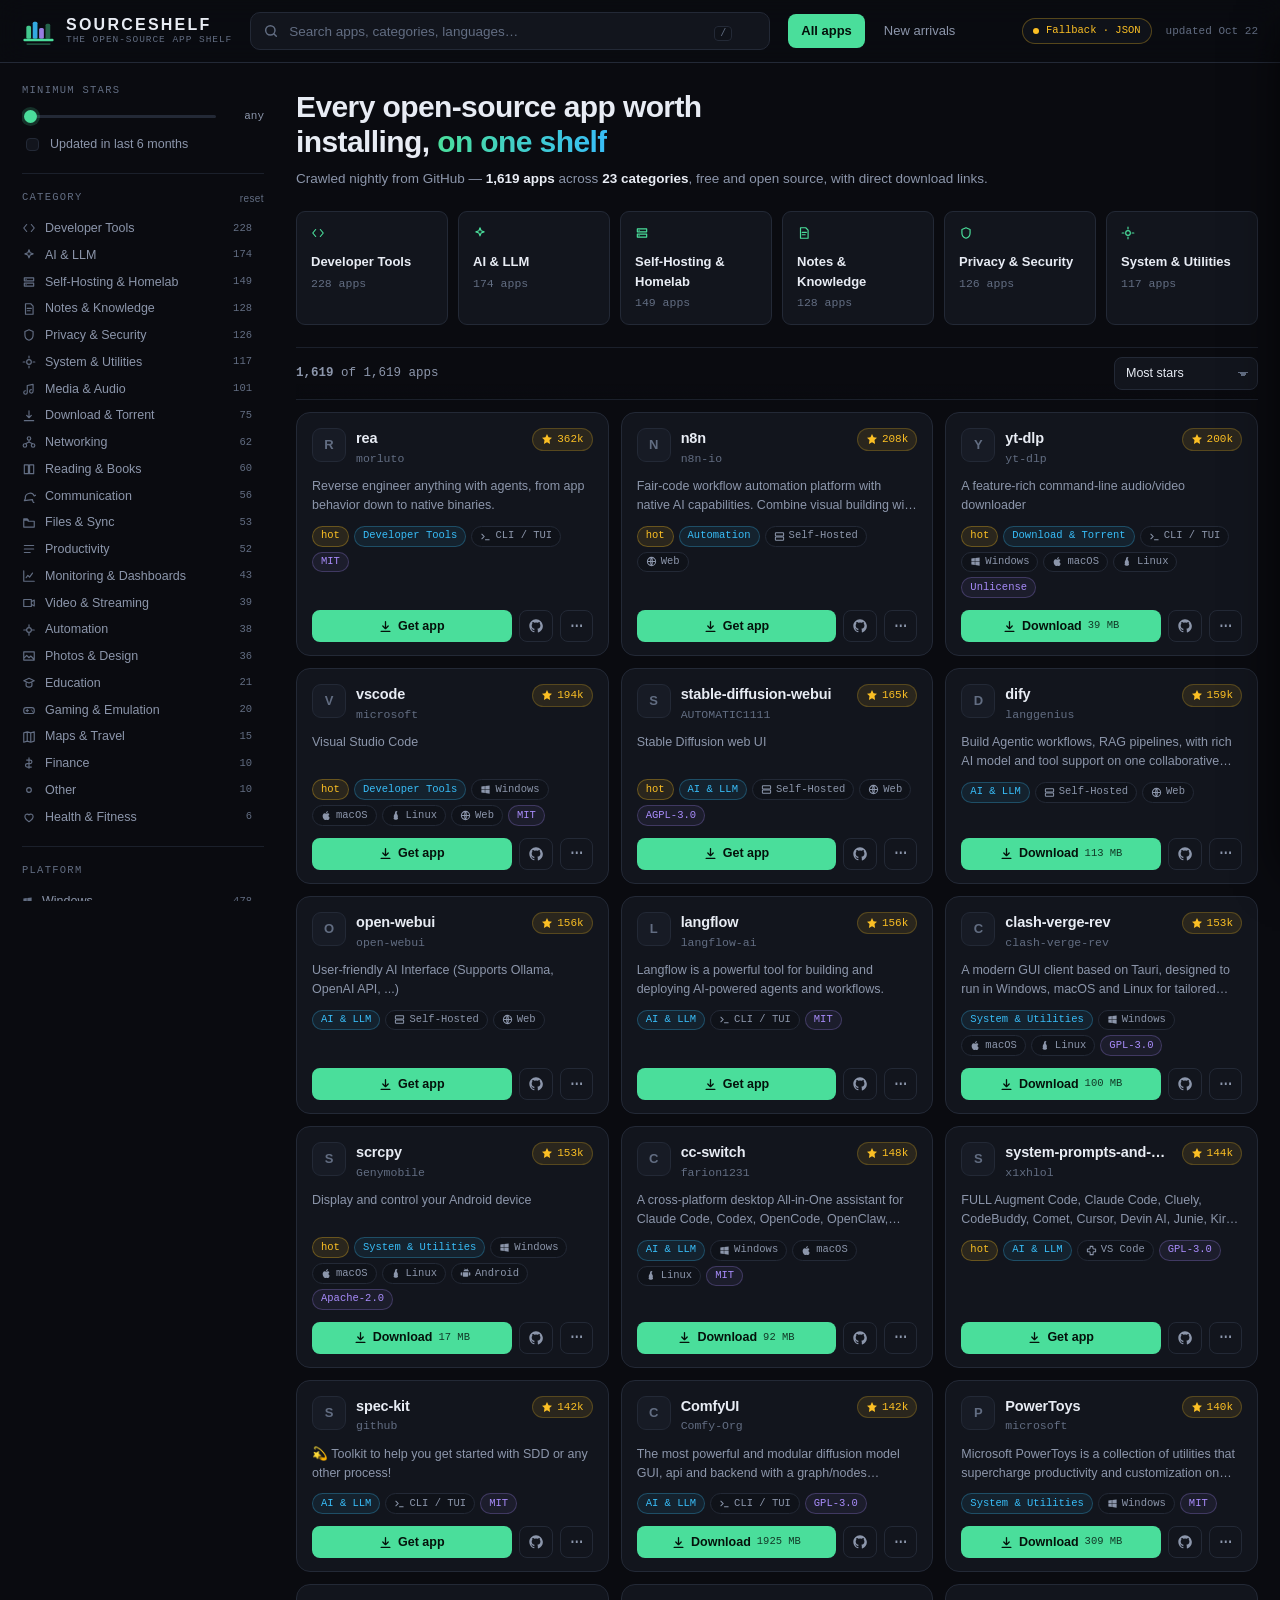
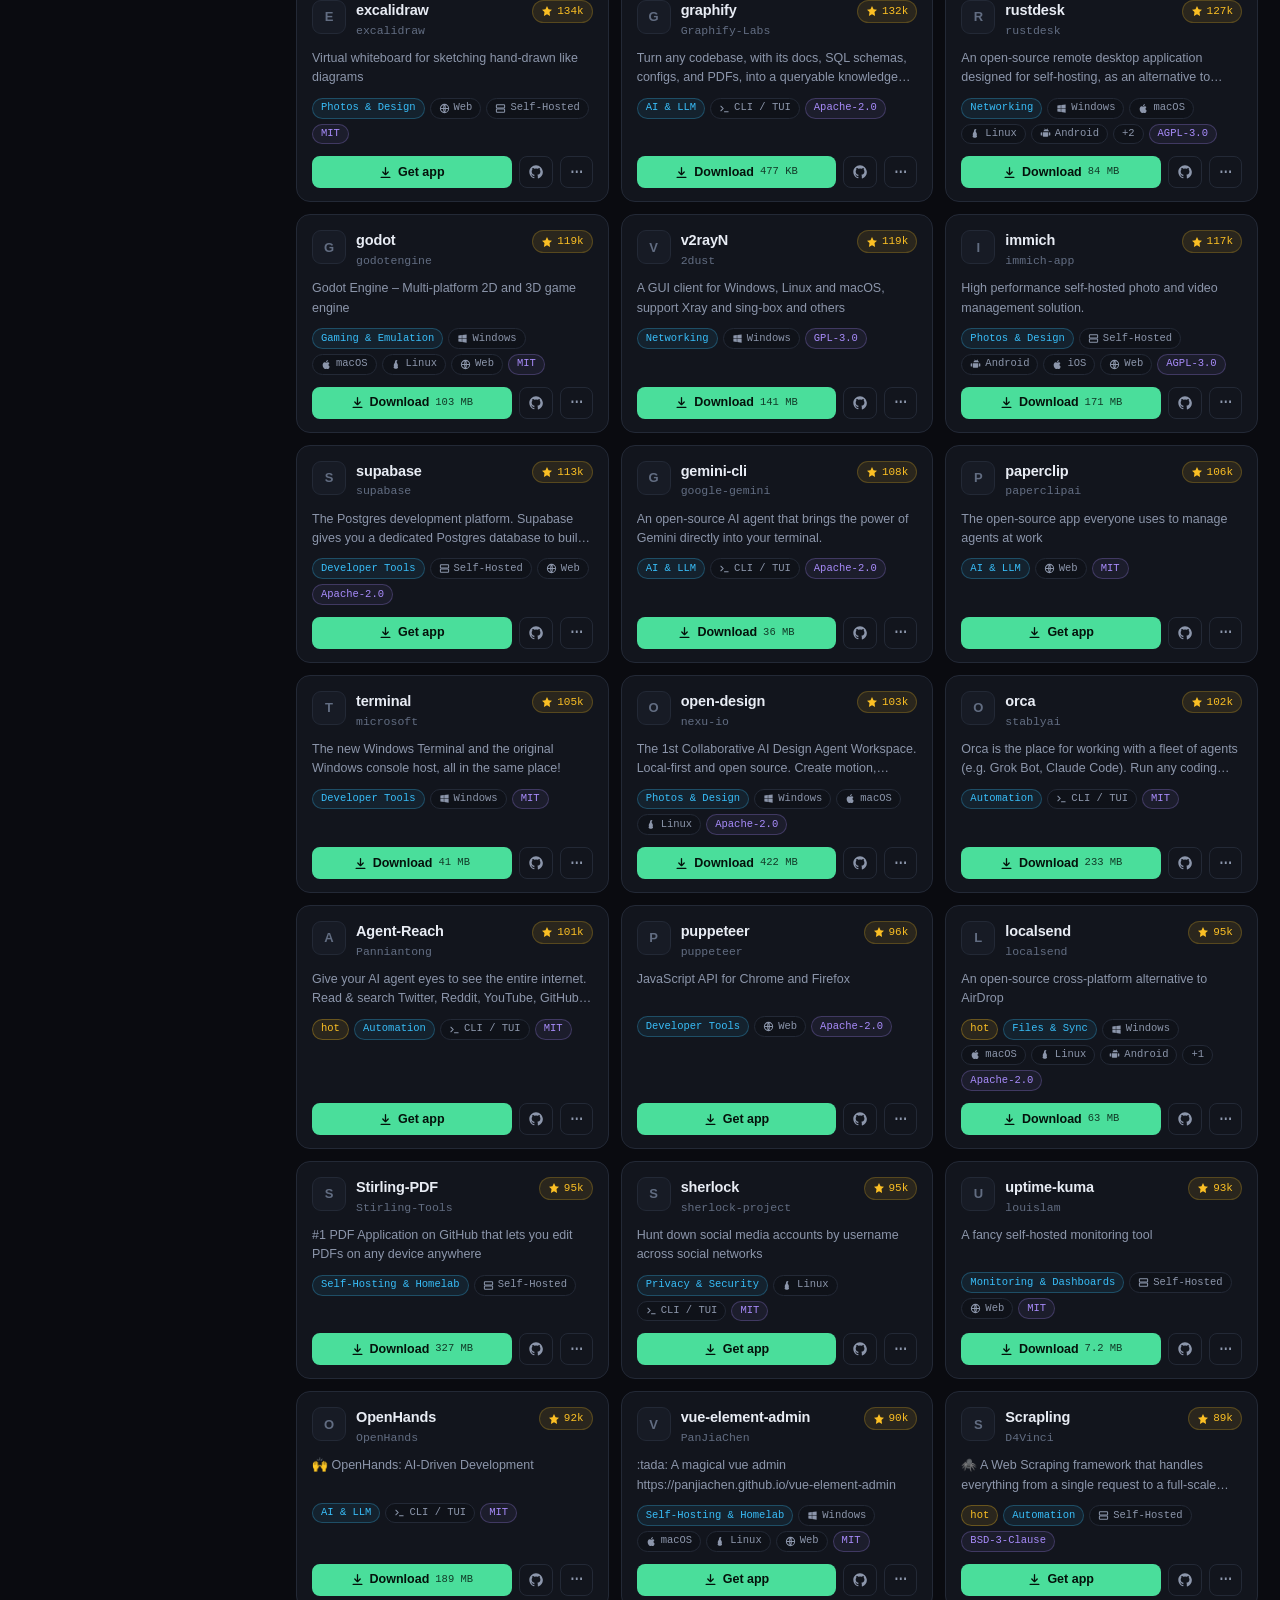
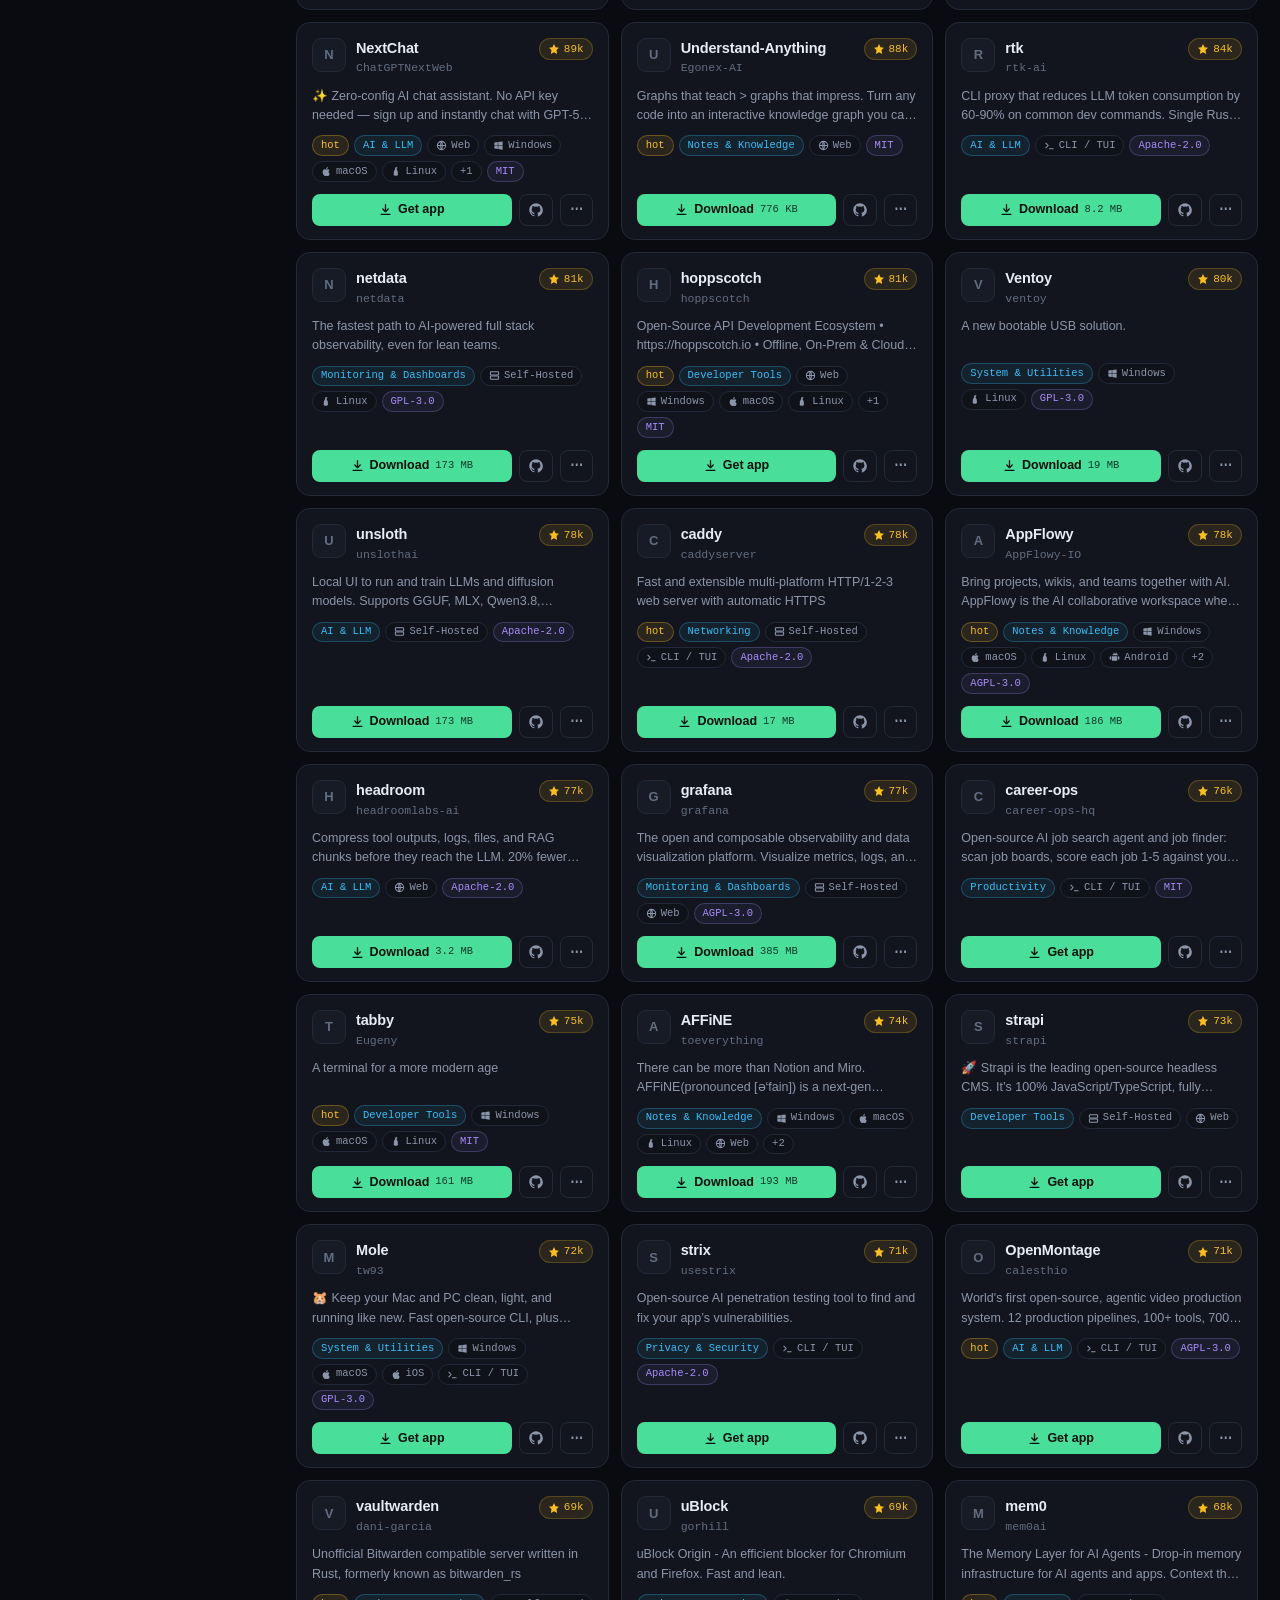
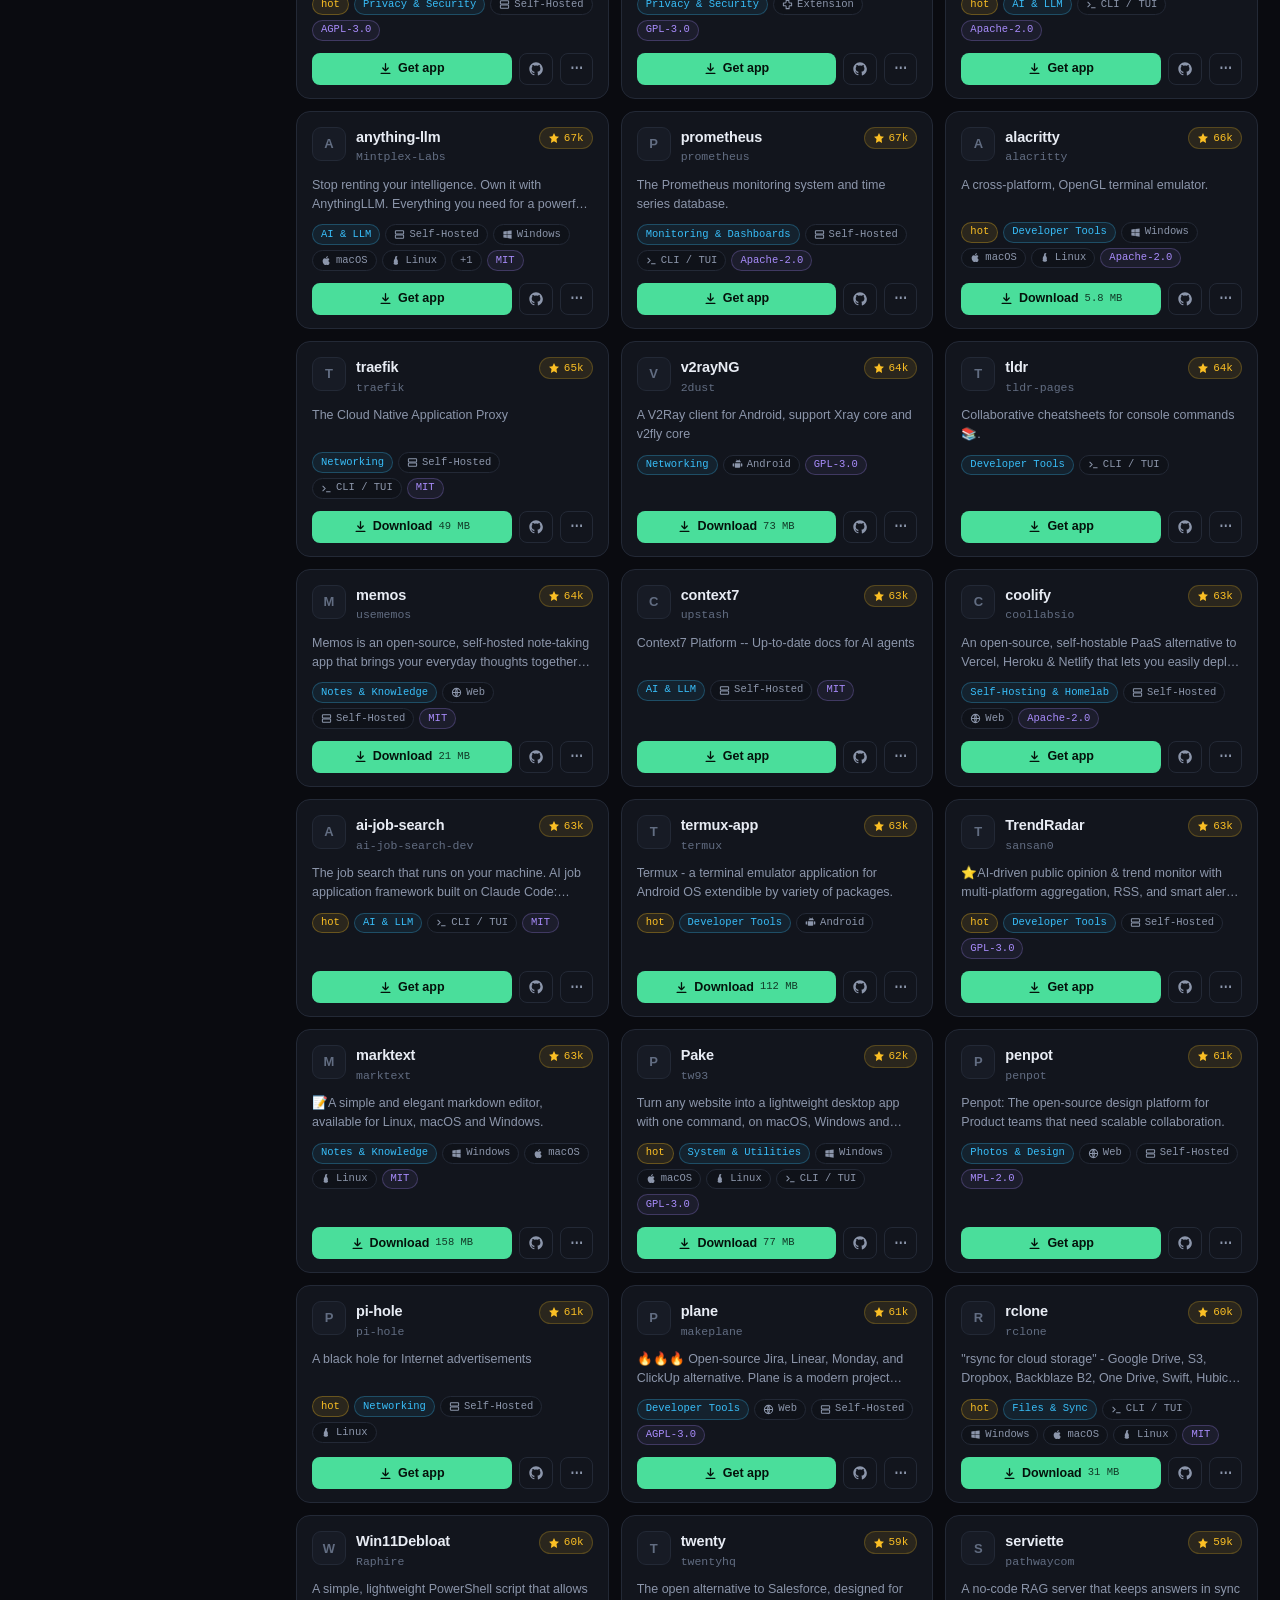
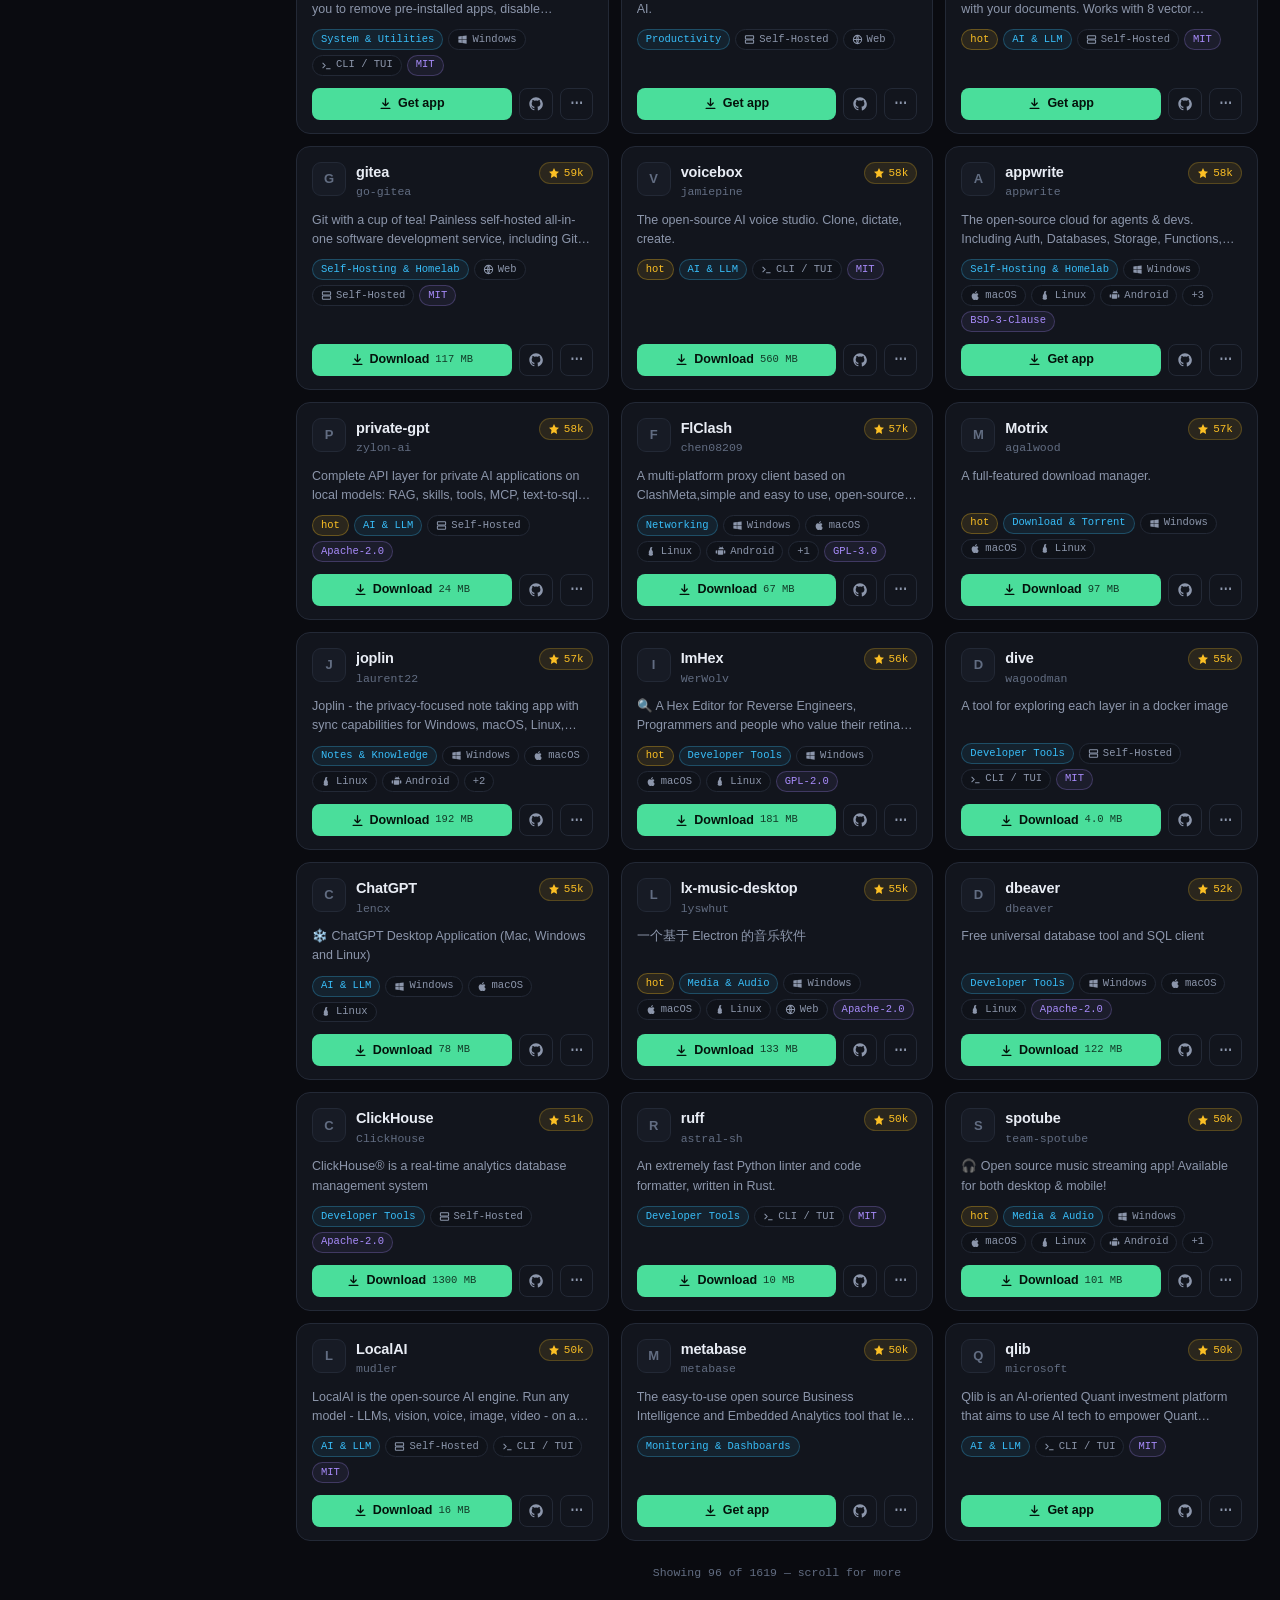
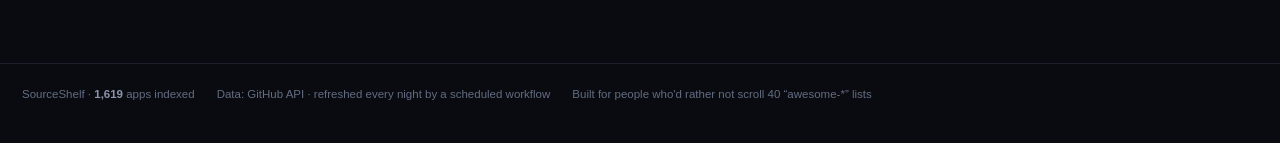
==== index.html @ 61a51fd5 "commit" ====
<!DOCTYPE html>
<html lang="en">
<head>
<meta charset="utf-8">
<meta name="viewport" content="width=device-width, initial-scale=1">
<title>SourceShelf — every open-source app on one shelf</title>
<meta name="description" content="SourceShelf — a fast, filterable shelf of popular open-source desktop, mobile, web and self-hosted apps. Crawled from GitHub every night, with direct download links.">
<link rel="stylesheet" href="assets/app.css">
<link rel="icon" href="data:image/svg+xml,<svg xmlns='http://www.w3.org/2000/svg' viewBox='0 0 32 32'><rect width='32' height='32' rx='7' fill='%230a0b10'/><rect x='5' y='9' width='4.4' height='12' rx='1.4' fill='%234ade9b'/><rect x='10.6' y='6' width='4.4' height='15' rx='1.4' fill='%2338bdf8'/><rect x='16.2' y='11' width='4.4' height='10' rx='1.4' fill='%23a78bfa'/><rect x='21.8' y='8' width='4.4' height='13' rx='1.4' fill='%234ade9b' fill-opacity='.45'/><path d='M4 23h24' stroke='%234ade9b' stroke-width='2.2' stroke-linecap='round'/></svg>">
</head>
<body>

<header class="top">
  <div class="top-in">
    <a class="brand" href="./" title="SourceShelf home">
      <svg viewBox="0 0 32 32" fill="none" aria-hidden="true">
        <!-- four app spines standing on a shelf -->
        <rect x="4.2" y="10.5" width="4.6" height="12.5" rx="1.5" fill="#4ade9b" fill-opacity=".9"/>
        <rect x="10.4" y="6.5" width="4.6" height="16.5" rx="1.5" fill="#38bdf8" fill-opacity=".9"/>
        <rect x="16.6" y="12.5" width="4.6" height="10.5" rx="1.5" fill="#a78bfa" fill-opacity=".9"/>
        <rect x="22.8" y="8.5" width="4.6" height="14.5" rx="1.5" fill="#4ade9b" fill-opacity=".42"/>
        <!-- shelf boards -->
        <path d="M2.5 24.2h27" stroke="#4ade9b" stroke-width="2.3" stroke-linecap="round"/>
        <path d="M5 28.2h22" stroke="#4ade9b" stroke-opacity=".32" stroke-width="1.6" stroke-linecap="round"/>
      </svg>
      <span class="brand-txt"><b>SOURCESHELF</b><span>the open-source app shelf</span></span>
    </a>

    <div class="search-wrap" id="qwrap">
      <input id="q" class="search" type="search" placeholder="Search apps, categories, languages…" autocomplete="off" spellcheck="false" aria-label="Search apps">
      <span class="search-ico"><svg width="16" height="16" viewBox="0 0 24 24" fill="none" stroke="currentColor" stroke-width="2.2" stroke-linecap="round"><circle cx="11" cy="11" r="7"/><path d="M20 20l-3.5-3.5"/></svg></span>
      <span class="kbd"><kbd>/</kbd></span>
      <button class="search-clear" id="qclear" aria-label="Clear search"><svg width="12" height="12" viewBox="0 0 24 24" fill="none" stroke="currentColor" stroke-width="2.6" stroke-linecap="round"><path d="M6 6l12 12M18 6L6 18"/></svg></button>
    </div>

    <nav class="top-nav">
      <button class="navbtn" id="nav-all" data-view="all">All apps</button>
      <button class="navbtn" id="nav-new" data-view="new">New arrivals<span class="navbadge" id="nav-badge" hidden>0</span></button>
    </nav>

    <div class="top-meta">
      <span class="live-pill" id="data-source" title="Where this page is reading apps from">
        <i></i><span>checking storage…</span>
      </span>
      <span id="updated" style="font-family:var(--mono);font-size:11px"></span>
    </div>
    <button class="icon-btn" id="menu" aria-label="Filters">
      <svg width="16" height="16" viewBox="0 0 24 24" fill="none" stroke="currentColor" stroke-width="2"><path d="M4 6h16M7 12h10M10 18h4"/></svg>
    </button>
  </div>
</header>

<div class="shell">
  <!-- ------------------------------------------------------- sidebar -->
  <aside class="side" id="side">
    <div class="fgroup">
      <h3>Minimum stars</h3>
      <div class="range-row">
        <input type="range" id="star-range" min="0" max="50000" step="500" value="0">
        <span class="stars-val" id="stars-val">any</span>
      </div>
      <label class="chk" style="margin-top:8px"><input type="checkbox" id="recent">
        <span>Updated in last 6 months</span></label>
    </div>

    <div class="fgroup">
      <h3>Category <button data-clear="cat">reset</button></h3>
      <div id="f-cats"></div>
    </div>

    <div class="fgroup">
      <h3>Platform</h3>
      <div id="f-plats"></div>
    </div>

    <div class="fgroup">
      <h3>License</h3>
      <div id="f-lics"></div>
    </div>

    <div class="fgroup" style="color:var(--dim);font-size:11px;line-height:1.6">
      Data crawled from the public GitHub API. Every project listed is free and
      open source — check its license before redistributing.
    </div>
  </aside>

  <!-- ---------------------------------------------------------- main -->
  <main class="main">
    <div class="hero">
      <h1 id="hero-title">Every open-source app worth installing, <em>on one shelf</em></h1>
      <p id="hero-sub">Crawled nightly from GitHub.</p>
    </div>

    <!-- ============ daily new arrivals (fed by the automation) ============ -->
    <section id="newstrip" class="newstrip" hidden aria-labelledby="newstrip-t">
      <div class="ns-head">
        <div class="ns-title">
          <span class="ns-dot"></span>
          <h2 id="newstrip-t">Added today</h2>
          <span class="ns-count" id="ns-count"></span>
        </div>
        <button class="ns-more" id="ns-more">See all new arrivals →</button>
      </div>
      <div class="ns-rail" id="ns-rail"></div>
    </section>

    <div id="tiles-wrap"><div class="tiles" id="tiles"></div></div>

    <!-- ============ full grouped-by-day view ============ -->
    <section id="newview" class="newview" hidden aria-labelledby="newview-t">
      <div class="nv-head">
        <h2 id="newview-t">New arrivals</h2>
        <p id="newview-sub"></p>
      </div>
      <div id="newview-body"></div>
    </section>

    <div class="toolbar">
      <span class="result-count" id="count"></span>
      <span class="spacer"></span>
      <span class="chips">
      </span>
      <select class="select" id="sort" aria-label="Sort by">
        <option value="stars">Most stars</option>
        <option value="added">Newest additions</option>
        <option value="gain">Biggest gain today</option>
        <option value="trending">Trending</option>
        <option value="recent">Recently updated</option>
        <option value="new">Newest projects</option>
        <option value="forks">Most forks</option>
        <option value="az">A → Z</option>
      </select>
    </div>

    <div class="active-bar" id="active"></div>

    <div class="grid g3" id="grid"></div>
    <div class="sentinel" id="sentinel"></div>
    <div class="loading-more" id="load-note"></div>
  </main>
</div>

<footer class="foot">
  <span>SourceShelf · <b id="total">0</b> apps indexed</span>
  <span>Data: GitHub API · refreshed every night by a scheduled workflow</span>
  <span>Built for people who'd rather not scroll 40 “awesome-*” lists</span>
</footer>

<!-- one-line hint, only shown when the build has no database connection -->
<div class="build-hint" id="build-hint" hidden>
  This build has no Supabase connection, so it is reading the bundled snapshot.
  Run <code>python scripts/build_single.py</code> once to connect it.
  <button id="build-hint-x" aria-label="Dismiss">×</button>
</div>

<!-- drawer -->
<div class="scrim" id="scrim"></div>
<div class="drawer" id="drawer" role="dialog" aria-label="App details">
  <div class="drawer-h" id="drawer-head"></div>
  <div class="drawer-b" id="drawer-body"></div>
</div>
<div class="scrim" id="scrim-side" style="z-index:94"></div>

<script src="data/config.js"></script>
<script src="data/apps.js"></script>
<script src="assets/app.js"></script>
</body>
</html>
---- assets/app.css ----
/* ============================================================
   SOURCESHELF — styles (original visual design)
   No external fonts/assets: system stack only, so it renders
   instantly and works offline.
   ============================================================ */

:root {
  --bg: #0a0b10;
  --bg-soft: #0f1219;
  --panel: #12151d;
  --panel-2: #171b25;
  --line: #232936;
  --line-soft: #1b202b;
  --text: #e8ecf4;
  --muted: #8c96ab;
  --dim: #626d82;
  --accent: #4ade9b;
  --accent-2: #38bdf8;
  --accent-3: #a78bfa;
  --warn: #fbbf24;
  --danger: #f87171;
  --radius: 14px;
  --radius-sm: 9px;
  --shadow: 0 10px 30px -12px rgba(0, 0, 0, .8);
  --mono: ui-monospace, "SF Mono", "Cascadia Code", Menlo, Consolas, monospace;
  --sans: -apple-system, BlinkMacSystemFont, "Segoe UI", Inter, Roboto,
          "Helvetica Neue", Arial, sans-serif;
}

* { box-sizing: border-box; }

html { scroll-behavior: smooth; }

body {
  margin: 0;
  background:
    radial-gradient(900px 500px at 12% -8%, rgba(74, 222, 155, .09), transparent 60%),
    radial-gradient(800px 500px at 88% -12%, rgba(56, 189, 248, .10), transparent 62%),
    var(--bg);
  color: var(--text);
  font-family: var(--sans);
  font-size: 14px;
  line-height: 1.5;
  -webkit-font-smoothing: antialiased;
  text-rendering: optimizeSpeed;
}

a { color: inherit; text-decoration: none; }
button { font: inherit; color: inherit; cursor: pointer; background: none; border: 0; padding: 0; }
input, select { font: inherit; color: inherit; }
::selection { background: rgba(74, 222, 155, .28); }

/* scrollbars */
* { scrollbar-width: thin; scrollbar-color: #2a3140 transparent; }
*::-webkit-scrollbar { width: 10px; height: 10px; }
*::-webkit-scrollbar-thumb {
  background: #262d3b; border-radius: 99px; border: 3px solid transparent;
  background-clip: content-box;
}
*::-webkit-scrollbar-thumb:hover { background: #38414f; background-clip: content-box; }

/* ============================================================ header */

.top {
  position: sticky; top: 0; z-index: 60;
  background: rgba(10, 11, 16, .82);
  backdrop-filter: blur(14px) saturate(140%);
  border-bottom: 1px solid var(--line);
}
.top-in {
  max-width: 1560px; margin: 0 auto;
  padding: 0 22px;
  height: 62px;
  display: flex; align-items: center; gap: 18px;
}

.brand { display: flex; align-items: center; gap: 11px; flex-shrink: 0; }
.brand svg { width: 33px; height: 33px; flex-shrink: 0; }
.brand-txt { display: flex; flex-direction: column; line-height: 1.15; }
.brand-txt b { font-size: 16px; letter-spacing: .14em; font-weight: 800; }
.brand-txt span {
  font-size: 9.5px; letter-spacing: .1em; text-transform: uppercase;
  color: var(--dim); font-family: var(--mono);
}

.search-wrap {
  position: relative; flex: 1 1 320px; max-width: 520px;
  display: flex; align-items: center;
}
.search {
  width: 100%; height: 38px;
  background: var(--panel);
  border: 1px solid var(--line);
  border-radius: 10px;
  padding: 0 62px 0 38px;
  font-size: 13.5px;
  outline: none;
  transition: border-color .15s, background .15s;
}
.search::placeholder { color: var(--dim); }
.search:focus { border-color: #35507a; background: var(--panel-2); }
.search::-webkit-search-decoration,
.search::-webkit-search-cancel-button { display: none; }

.search-ico {
  position: absolute; left: 13px; color: var(--dim);
  display: grid; place-items: center; pointer-events: none;
}
.kbd { position: absolute; right: 38px; pointer-events: none; }
.kbd kbd {
  font-family: var(--mono); font-size: 10px;
  border: 1px solid var(--line); border-radius: 4px;
  padding: 1px 5px; color: var(--dim); background: var(--bg-soft);
}
.search-clear {
  position: absolute; right: 12px;
  width: 20px; height: 20px; border-radius: 50%;
  display: none; place-items: center;
  color: var(--dim);
}
.search-clear:hover { color: var(--text); background: var(--line); }
.search-wrap.has-val .search-clear { display: grid; }
.search-wrap.has-val .kbd { display: none; }

.top-nav { display: flex; gap: 6px; flex-shrink: 0; }
.navbtn {
  font-size: 13px; color: var(--muted);
  padding: 7px 13px; border-radius: 8px;
  display: flex; align-items: center; gap: 6px;
  transition: color .15s, background .15s;
}
.navbtn:hover { color: var(--text); background: var(--panel); }
.navbtn.on { color: #04120b; background: var(--accent); font-weight: 600; }
.navbadge {
  font-family: var(--mono); font-size: 10px;
  border-radius: 999px; padding: 0 6px; line-height: 16px;
  background: rgba(255, 255, 255, .25); color: inherit;
}
.navbtn:not(.on) .navbadge { background: var(--accent); color: #04120b; }

.top-meta {
  margin-left: auto; display: flex; align-items: center; gap: 14px;
  flex-shrink: 0; color: var(--dim);
}

.live-pill {
  display: inline-flex; align-items: center; gap: 7px;
  font-family: var(--mono); font-size: 10.5px;
  border: 1px solid var(--line); border-radius: 999px;
  padding: 4px 10px; color: var(--dim); background: var(--bg-soft);
  white-space: nowrap;
}
.live-pill i {
  width: 6px; height: 6px; border-radius: 50%;
  background: currentColor; flex-shrink: 0;
}
.live-pill[data-kind="live"] { color: var(--accent); border-color: rgba(74, 222, 155, .32); }
.live-pill[data-kind="live"] i { box-shadow: 0 0 0 3px rgba(74, 222, 155, .18); }
.live-pill[data-kind="warn"] { color: var(--warn); border-color: rgba(251, 191, 36, .3); }
.live-pill[data-kind="static"] { color: var(--dim); }

#updated { font-family: var(--mono); font-size: 11px; color: var(--dim); white-space: nowrap; }

.icon-btn {
  display: none;
  width: 38px; height: 38px; border-radius: 9px;
  place-items: center;
  border: 1px solid var(--line); color: var(--muted);
}

/* ============================================================ shell */

.shell {
  max-width: 1560px; margin: 0 auto;
  padding: 0 22px;
  display: grid;
  grid-template-columns: 248px minmax(0, 1fr);
  gap: 26px;
  align-items: start;
}

/* collapsed sidebar (desktop) */
body.side-collapsed .shell { grid-template-columns: minmax(0, 1fr); }
body.side-collapsed .side { display: none; }

.side {
  position: sticky; top: 62px;
  max-height: calc(100vh - 62px);
  overflow-y: auto;
  padding: 20px 6px 40px 0;
}

.fgroup { padding: 0 0 16px; margin-bottom: 16px; border-bottom: 1px solid var(--line-soft); }
.fgroup:last-child { border-bottom: 0; }
.fgroup h3 {
  font-size: 10.5px; letter-spacing: .12em; text-transform: uppercase;
  color: var(--dim); font-family: var(--mono); font-weight: 500;
  display: flex; align-items: center; justify-content: space-between;
  margin: 0 0 9px;
}
.fgroup h3 button {
  font-size: 10px; letter-spacing: .04em; text-transform: none;
  color: var(--dim); font-family: var(--sans);
}
.fgroup h3 button:hover { color: var(--accent); }

.range-row { display: flex; align-items: center; gap: 10px; }
input[type="range"] {
  -webkit-appearance: none; appearance: none;
  flex: 1; height: 3px; border-radius: 99px;
  background: var(--line); outline: none;
}
input[type="range"]::-webkit-slider-thumb {
  -webkit-appearance: none; width: 13px; height: 13px; border-radius: 50%;
  background: var(--accent); cursor: pointer;
  box-shadow: 0 0 0 3px rgba(74, 222, 155, .18);
}
input[type="range"]::-moz-range-thumb {
  width: 13px; height: 13px; border: 0; border-radius: 50%;
  background: var(--accent); cursor: pointer;
}
.stars-val {
  font-family: var(--mono); font-size: 11px;
  color: var(--muted); min-width: 36px; text-align: right;
}

.chk {
  display: flex; align-items: center; gap: 8px;
  padding: 3px 0; font-size: 12.5px; color: var(--muted);
  cursor: pointer;
}
.chk:hover { color: var(--text); }
.chk input {
  -webkit-appearance: none; appearance: none;
  width: 13px; height: 13px; flex-shrink: 0;
  border: 1px solid var(--line); border-radius: 4px;
  background: var(--panel); cursor: pointer; position: relative;
}
.chk input:checked { border-color: var(--accent); background: var(--accent); }
.chk input:checked::after {
  content: ""; position: absolute; inset: 3px 2px 4px 2px;
  border: solid #04120b; border-width: 0 0 2px 2px;
  transform: rotate(-45deg);
}

/* category / platform rows */
.fitem {
  display: flex; align-items: center; gap: 9px;
  width: 100%; padding: 4px 6px; margin: 0 -6px;
  border-radius: 7px;
  font-size: 12.5px; color: var(--muted);
  text-align: left;
  transition: color .12s, background .12s;
}
.fitem:hover { color: var(--text); background: var(--panel); }
.fitem .ico { display: grid; place-items: center; flex-shrink: 0; color: var(--dim); }
.fitem .t { flex: 1; min-width: 0; overflow: hidden; text-overflow: ellipsis; white-space: nowrap; }
.fitem .c {
  font-family: var(--mono); font-size: 10.5px;
  color: var(--dim); flex-shrink: 0;
}
.fitem.on { color: var(--accent); background: rgba(74, 222, 155, .09); }
.fitem.on .ico, .fitem.on .c { color: var(--accent); opacity: .8; }

/* ============================================================ main */

.main { padding: 26px 0 60px; min-width: 0; }

.hero { margin-bottom: 22px; }
.hero h1 {
  font-size: 30px; font-weight: 700; letter-spacing: -.02em;
  line-height: 1.18; margin: 0; max-width: 26ch;
}
.hero h1 em {
  font-style: normal;
  background: linear-gradient(92deg, var(--accent), var(--accent-2));
  -webkit-background-clip: text; background-clip: text; color: transparent;
}
.hero p { margin: 9px 0 0; color: var(--muted); font-size: 13.5px; }
.hero p b { color: var(--text); font-weight: 600; }

/* ---- category tiles */
.tiles {
  display: grid;
  grid-template-columns: repeat(6, minmax(0, 1fr));
  gap: 10px;
  margin-bottom: 22px;
}
.tile {
  display: flex; flex-direction: column; gap: 3px;
  padding: 13px 14px;
  background: var(--panel);
  border: 1px solid var(--line);
  border-radius: var(--radius-sm);
  text-align: left;
  transition: border-color .14s, background .14s, transform .14s;
}
.tile:hover { border-color: #2f3a4f; background: var(--panel-2); transform: translateY(-1px); }
.tile .ti { color: var(--accent); margin-bottom: 3px; }
.tile b { font-size: 13px; font-weight: 600; }
.tile span { font-size: 11.5px; color: var(--dim); font-family: var(--mono); }

/* ============================================================ toolbar */

.toolbar {
  display: flex; align-items: center; gap: 12px;
  margin-bottom: 12px;
  padding: 9px 0;
  border-top: 1px solid var(--line-soft);
  border-bottom: 1px solid var(--line-soft);
  position: sticky; top: 62px; z-index: 20;
  background: linear-gradient(var(--bg) 70%, transparent);
  backdrop-filter: blur(4px);
}
.result-count { font-size: 12.5px; color: var(--muted); font-family: var(--mono); }
.spacer { flex: 1; }
.chips { display: flex; gap: 6px; flex-wrap: wrap; }

.select {
  -webkit-appearance: none; appearance: none;
  background: var(--panel);
  border: 1px solid var(--line);
  border-radius: 8px;
  padding: 6px 28px 6px 11px;
  font-size: 12.5px; color: var(--text);
  cursor: pointer;
  background-image: linear-gradient(45deg, transparent 50%, var(--dim) 50%),
                    linear-gradient(135deg, var(--dim) 50%, transparent 50%);
  background-position: calc(100% - 14px) 52%, calc(100% - 9px) 52%;
  background-size: 5px 5px, 5px 5px;
  background-repeat: no-repeat;
}
.select:hover { border-color: #2f3a4f; }
.select option { background: var(--panel); color: var(--text); }

.active-bar { display: none; align-items: center; gap: 7px; flex-wrap: wrap; }
.active-bar.show { display: flex; margin-bottom: 12px; }
.active-bar .lbl {
  font-size: 10px; letter-spacing: .12em; text-transform: uppercase;
  color: var(--dim); font-family: var(--mono); margin-right: 2px;
}
.pill {
  display: inline-flex; align-items: center; gap: 5px;
  font-size: 12px; color: var(--text);
  background: var(--panel-2);
  border: 1px solid var(--line);
  border-radius: 999px;
  padding: 2px 4px 2px 10px;
}
.pill button {
  width: 16px; height: 16px; border-radius: 50%;
  display: grid; place-items: center;
  color: var(--dim);
}
.pill button:hover { background: var(--line); color: var(--text); }
.pill svg { width: 9px; height: 9px; }

.clear-all {
  font-size: 12px; color: var(--muted);
  border: 1px dashed var(--line); border-radius: 999px; padding: 2px 9px;
}
.clear-all:hover { color: var(--danger); border-color: rgba(248, 113, 113, .4); }

/* ============================================================ cards */

.grid { display: grid; gap: 12px; }
.grid.g3 { grid-template-columns: repeat(3, minmax(0, 1fr)); }

.card {
  display: flex; flex-direction: column;
  background: var(--panel);
  border: 1px solid var(--line);
  border-radius: var(--radius);
  padding: 15px 15px 13px;
  transition: border-color .15s, transform .15s, background .15s;
}
.card:hover { border-color: #2f3a4f; background: var(--panel-2); transform: translateY(-2px); }

.card-h { display: flex; align-items: flex-start; gap: 10px; }
.card-logo {
  width: 34px; height: 34px; border-radius: 9px; flex-shrink: 0;
  background: var(--panel-2);
  border: 1px solid var(--line);
  display: grid; place-items: center;
  overflow: hidden; position: relative;
  font-size: 13px; font-weight: 700; color: var(--dim);
}
.card-logo img { position: absolute; inset: 0; width: 100%; height: 100%; object-fit: cover; }
.card-t { min-width: 0; flex: 1; }
.card-name {
  font-size: 14.5px; font-weight: 700; letter-spacing: -.01em;
  color: var(--text);
  display: block; overflow: hidden; text-overflow: ellipsis; white-space: nowrap;
}
a.card-name:hover { color: var(--accent); }
.card-owner {
  font-size: 11.5px; color: var(--dim); font-family: var(--mono);
  overflow: hidden; text-overflow: ellipsis; white-space: nowrap;
}
.card-stars {
  display: inline-flex; align-items: center; gap: 4px;
  font-family: var(--mono); font-size: 11px;
  color: var(--warn);
  background: rgba(251, 191, 36, .1);
  border: 1px solid rgba(251, 191, 36, .22);
  border-radius: 999px; padding: 2px 8px;
  flex-shrink: 0;
}

.card-desc {
  margin: 10px 0 0;
  font-size: 12.5px; line-height: 1.55; color: var(--muted);
  display: -webkit-box; -webkit-line-clamp: 2; -webkit-box-orient: vertical;
  overflow: hidden; min-height: 2.9em;
}

.card-tags {
  display: flex; flex-wrap: wrap; gap: 5px;
  margin: 10px 0 0;
}
.tag {
  font-size: 10.5px; font-family: var(--mono);
  color: var(--muted);
  background: var(--bg-soft);
  border: 1px solid var(--line);
  border-radius: 999px;
  padding: 1.5px 8px;
  display: inline-flex; align-items: center; gap: 4px;
  white-space: nowrap;
}
.tag.cat { color: var(--accent-2); border-color: rgba(56, 189, 248, .28); background: rgba(56, 189, 248, .08); }
.tag.lic { color: var(--accent-3); border-color: rgba(167, 139, 250, .26); background: rgba(167, 139, 250, .07); }
.tag.os { color: var(--muted); }
.tag.badge-new { color: #04120b; background: var(--accent); border-color: var(--accent); font-weight: 700; }
.tag.badge-hot { color: var(--warn); border-color: rgba(251, 191, 36, .3); background: rgba(251, 191, 36, .1); }
button.tag:hover { color: var(--text); border-color: #35507a; }

.card-f {
  display: flex; align-items: center; gap: 7px;
  margin-top: auto; padding-top: 12px;
}
.btn {
  display: inline-flex; align-items: center; justify-content: center; gap: 6px;
  height: 32px; padding: 0 12px;
  border-radius: 8px;
  font-size: 12.5px; font-weight: 600;
  border: 1px solid var(--line);
  color: var(--muted);
  transition: color .14s, border-color .14s, background .14s;
}
.btn:hover { color: var(--text); border-color: #35507a; }
.btn.primary {
  flex: 1;
  color: #04120b;
  background: var(--accent);
  border-color: transparent;
}
.btn.primary:hover { background: #5ee9a8; }
.btn .n { font-family: var(--mono); font-size: 10.5px; opacity: .8; font-weight: 400; }
.btn.gh { padding: 0 9px; }

.empty {
  grid-column: 1 / -1;
  text-align: center; padding: 60px 20px;
}
.empty h3 { margin: 0 0 6px; font-size: 17px; font-weight: 600; }
.empty p { margin: 0; color: var(--muted); font-size: 13px; }

.sentinel { height: 1px; }
.loading-more {
  padding: 22px 0; text-align: center;
  font-family: var(--mono); font-size: 11.5px; color: var(--dim);
}

/* ============================================================ new arrivals */

.newstrip {
  margin-bottom: 20px;
  background: linear-gradient(180deg, rgba(74, 222, 155, .06), transparent 70%);
  border: 1px solid var(--line);
  border-radius: var(--radius);
  padding: 13px 15px 15px;
}
.ns-head {
  display: flex; align-items: center; gap: 10px;
  margin-bottom: 10px;
}
.ns-title { display: flex; align-items: center; gap: 8px; }
.ns-title h2 { font-size: 14px; font-weight: 700; margin: 0; }
.ns-dot {
  width: 7px; height: 7px; border-radius: 50%;
  background: var(--accent);
  box-shadow: 0 0 0 3px rgba(74, 222, 155, .2);
}
.ns-count {
  font-family: var(--mono); font-size: 11px; color: var(--accent);
  background: rgba(74, 222, 155, .12);
  border: 1px solid rgba(74, 222, 155, .25);
  border-radius: 999px; padding: 0 7px;
}
.ns-more {
  margin-left: auto; font-size: 12px; color: var(--muted);
}
.ns-more:hover { color: var(--accent); }

.ns-rail {
  display: grid;
  grid-template-columns: repeat(auto-fill, minmax(260px, 1fr));
  gap: 8px;
}
.ns-card {
  display: flex; align-items: flex-start; gap: 9px;
  padding: 8px 9px;
  border-radius: var(--radius-sm);
  transition: background .14s;
}
.ns-card:hover { background: rgba(255, 255, 255, .03); }
.ns-logo {
  width: 26px; height: 26px; border-radius: 7px; flex-shrink: 0;
  background: var(--panel-2); border: 1px solid var(--line);
  display: grid; place-items: center; overflow: hidden; position: relative;
  font-size: 11px; font-weight: 700; color: var(--dim);
}
.ns-logo img { position: absolute; inset: 0; width: 100%; height: 100%; object-fit: cover; }
.ns-body { min-width: 0; flex: 1; display: flex; flex-direction: column; }
.ns-name {
  font-size: 12.5px; font-weight: 600;
  overflow: hidden; text-overflow: ellipsis; white-space: nowrap;
}
.ns-card:hover .ns-name { color: var(--accent); }
.ns-meta {
  font-family: var(--mono); font-size: 10px; color: var(--dim);
  display: flex; align-items: center; gap: 3px;
}
.ns-desc {
  margin: 2px 0 0; font-size: 11.5px; color: var(--muted);
  overflow: hidden; text-overflow: ellipsis; white-space: nowrap;
}

/* ---- grouped day view */
.newview { margin-bottom: 24px; }
.nv-head { margin-bottom: 14px; }
.nv-head h2 { font-size: 20px; font-weight: 700; margin: 0; }
.nv-head p { margin: 5px 0 0; font-size: 12.5px; color: var(--muted); }
.nv-day { margin-top: 16px; }
.nv-day-h {
  display: flex; align-items: center; gap: 9px;
  margin-bottom: 10px; padding-bottom: 7px;
  border-bottom: 1px solid var(--line-soft);
}
.nv-day-h h3 { font-size: 13.5px; font-weight: 700; margin: 0; }
.nv-day-h .nv-d { font-size: 11px; color: var(--dim); font-family: var(--mono); }
.nv-day-h .nv-n { font-size: 11px; color: var(--muted); margin-left: auto; font-family: var(--mono); }
.today-tag {
  font-size: 9.5px; font-family: var(--mono); letter-spacing: .08em;
  color: #04120b; background: var(--accent);
  border-radius: 999px; padding: 1px 6px;
}
.nv-empty { padding: 30px 0; color: var(--muted); font-size: 13px; line-height: 1.7; max-width: 60ch; }
.nv-empty b { color: var(--text); display: block; margin-bottom: 4px; }
.nv-empty code { font-family: var(--mono); font-size: 12px; color: var(--accent-2); }

/* ============================================================ drawer */

.scrim {
  position: fixed; inset: 0; z-index: 90;
  background: rgba(4, 5, 8, .65);
  backdrop-filter: blur(2px);
  opacity: 0; pointer-events: none;
  transition: opacity .18s;
}
.scrim.on { opacity: 1; pointer-events: auto; }

.drawer {
  position: fixed; top: 0; right: 0; bottom: 0; z-index: 95;
  width: min(440px, 100%);
  background: var(--bg-soft);
  border-left: 1px solid var(--line);
  box-shadow: -20px 0 50px -30px #000;
  transform: translateX(100%);
  transition: transform .22s cubic-bezier(.3, .7, .3, 1);
  display: flex; flex-direction: column;
  overflow: hidden;
}
.drawer.on { transform: none; }

.drawer-h {
  display: flex; align-items: flex-start; gap: 11px;
  padding: 18px 18px 14px;
  border-bottom: 1px solid var(--line);
}
.drawer-logo {
  width: 40px; height: 40px; border-radius: 10px; flex-shrink: 0;
  background: var(--panel-2); border: 1px solid var(--line);
  display: grid; place-items: center; overflow: hidden; position: relative;
  font-size: 15px; font-weight: 700; color: var(--dim);
}
.drawer-logo img { position: absolute; inset: 0; width: 100%; height: 100%; object-fit: cover; }
.drawer-b { padding: 16px 18px 40px; overflow-y: auto; }

.x {
  margin-left: auto;
  width: 28px; height: 28px; flex-shrink: 0;
  display: grid; place-items: center;
  border-radius: 7px; color: var(--muted);
  border: 1px solid var(--line);
}
.x:hover { color: var(--text); background: var(--panel); }

.dsec { margin-bottom: 20px; }
.dsec h4 {
  font-size: 10px; letter-spacing: .12em; text-transform: uppercase;
  color: var(--dim); font-family: var(--mono); font-weight: 500;
  margin: 0 0 8px;
}
.ddesc { margin: 0; font-size: 13px; color: var(--muted); line-height: 1.6; }

.stat-row { display: flex; gap: 10px; }
.stat {
  flex: 1;
  background: var(--panel);
  border: 1px solid var(--line);
  border-radius: var(--radius-sm);
  padding: 9px 11px;
}
.stat b {
  display: block; font-family: var(--mono); font-size: 14px; color: var(--text);
}
.stat span {
  font-size: 9.5px; letter-spacing: .1em; text-transform: uppercase;
  color: var(--dim); font-family: var(--mono);
}

.asset {
  display: flex; align-items: center; gap: 9px;
  padding: 8px 9px; margin: 0 -9px;
  border-radius: 8px;
  font-size: 12.5px;
  transition: background .12s;
}
.asset:hover { background: var(--panel); }
.asset .ao { display: flex; gap: 4px; color: var(--dim); flex-shrink: 0; }
.asset .an {
  flex: 1; min-width: 0;
  overflow: hidden; text-overflow: ellipsis; white-space: nowrap;
  font-family: var(--mono); font-size: 11.5px; color: var(--muted);
}
.asset:hover .an { color: var(--text); }
.asset .as { color: var(--dim); font-size: 10.5px; font-family: var(--mono); flex-shrink: 0; }

.note { font-size: 12px; color: var(--dim); line-height: 1.7; }

.btn.wide { display: flex; width: 100%; justify-content: flex-start; gap: 8px; margin-top: 6px; }

/* ============================================================ build hint */

.build-hint {
  position: fixed; left: 50%; bottom: 16px; transform: translateX(-50%);
  z-index: 70;
  max-width: min(680px, calc(100vw - 32px));
  background: var(--panel-2);
  border: 1px solid rgba(251, 191, 36, .32);
  border-radius: 10px;
  padding: 10px 38px 10px 14px;
  font-size: 12.5px; color: var(--text);
  box-shadow: 0 16px 40px -20px #000;
}
.build-hint code { font-family: var(--mono); font-size: 11.5px; color: var(--warn); }
.build-hint button {
  position: absolute; top: 7px; right: 8px;
  width: 20px; height: 20px; border-radius: 50%;
  color: var(--dim); font-size: 15px; line-height: 1;
}
.build-hint button:hover { color: var(--text); background: var(--line); }

/* ============================================================ footer */

.foot {
  max-width: 1560px; margin: 0 auto;
  padding: 22px 22px 40px;
  border-top: 1px solid var(--line-soft);
  display: flex; gap: 22px; flex-wrap: wrap;
  font-size: 11.5px; color: var(--dim);
}
.foot b { color: var(--muted); }

/* ============================================================ responsive */

@media (max-width: 1240px) {
  .grid.g3 { grid-template-columns: repeat(2, minmax(0, 1fr)); }
  .tiles { grid-template-columns: repeat(3, minmax(0, 1fr)); }
}

@media (max-width: 980px) {
  .shell { grid-template-columns: 210px minmax(0, 1fr); gap: 18px; }
  .top-meta #updated { display: none; }
}

@media (max-width: 860px) {
  .shell { grid-template-columns: minmax(0, 1fr); gap: 0; }
  .grid.g3 { grid-template-columns: repeat(auto-fill, minmax(270px, 1fr)); }

  .side {
    position: fixed; top: 0; bottom: 0; left: 0; z-index: 96;
    width: min(290px, 86vw);
    background: var(--bg-soft);
    border-right: 1px solid var(--line);
    padding: 18px 18px 40px;
    max-height: none;
    transform: translateX(-100%);
    transition: transform .22s cubic-bezier(.3, .7, .3, 1);
  }
  .side.on { transform: none; }
  body.side-collapsed .side { display: block; }

  .icon-btn { display: grid; }
  .top-in {
    height: auto; padding: 10px 16px 9px;
    flex-wrap: wrap; gap: 9px 12px;
  }
  .brand { order: 1; }
  .icon-btn { order: 2; margin-left: auto; }
  .top-nav { order: 3; }
  .search-wrap { order: 4; flex-basis: 100%; max-width: none; }
  .top-meta { display: none; }
  .hero h1 { font-size: 24px; max-width: none; }
  .toolbar { position: static; }
  .tiles { grid-template-columns: repeat(2, minmax(0, 1fr)); }
  .drawer { width: 100%; }
  .build-hint {
    left: 12px; right: 12px; bottom: 10px; transform: none;
    padding: 9px 34px 9px 12px; font-size: 12px; line-height: 1.45;
  }
}

@media (prefers-reduced-motion: reduce) {
  html { scroll-behavior: auto; }
  *, *::before, *::after { transition: none !important; animation: none !important; }
}
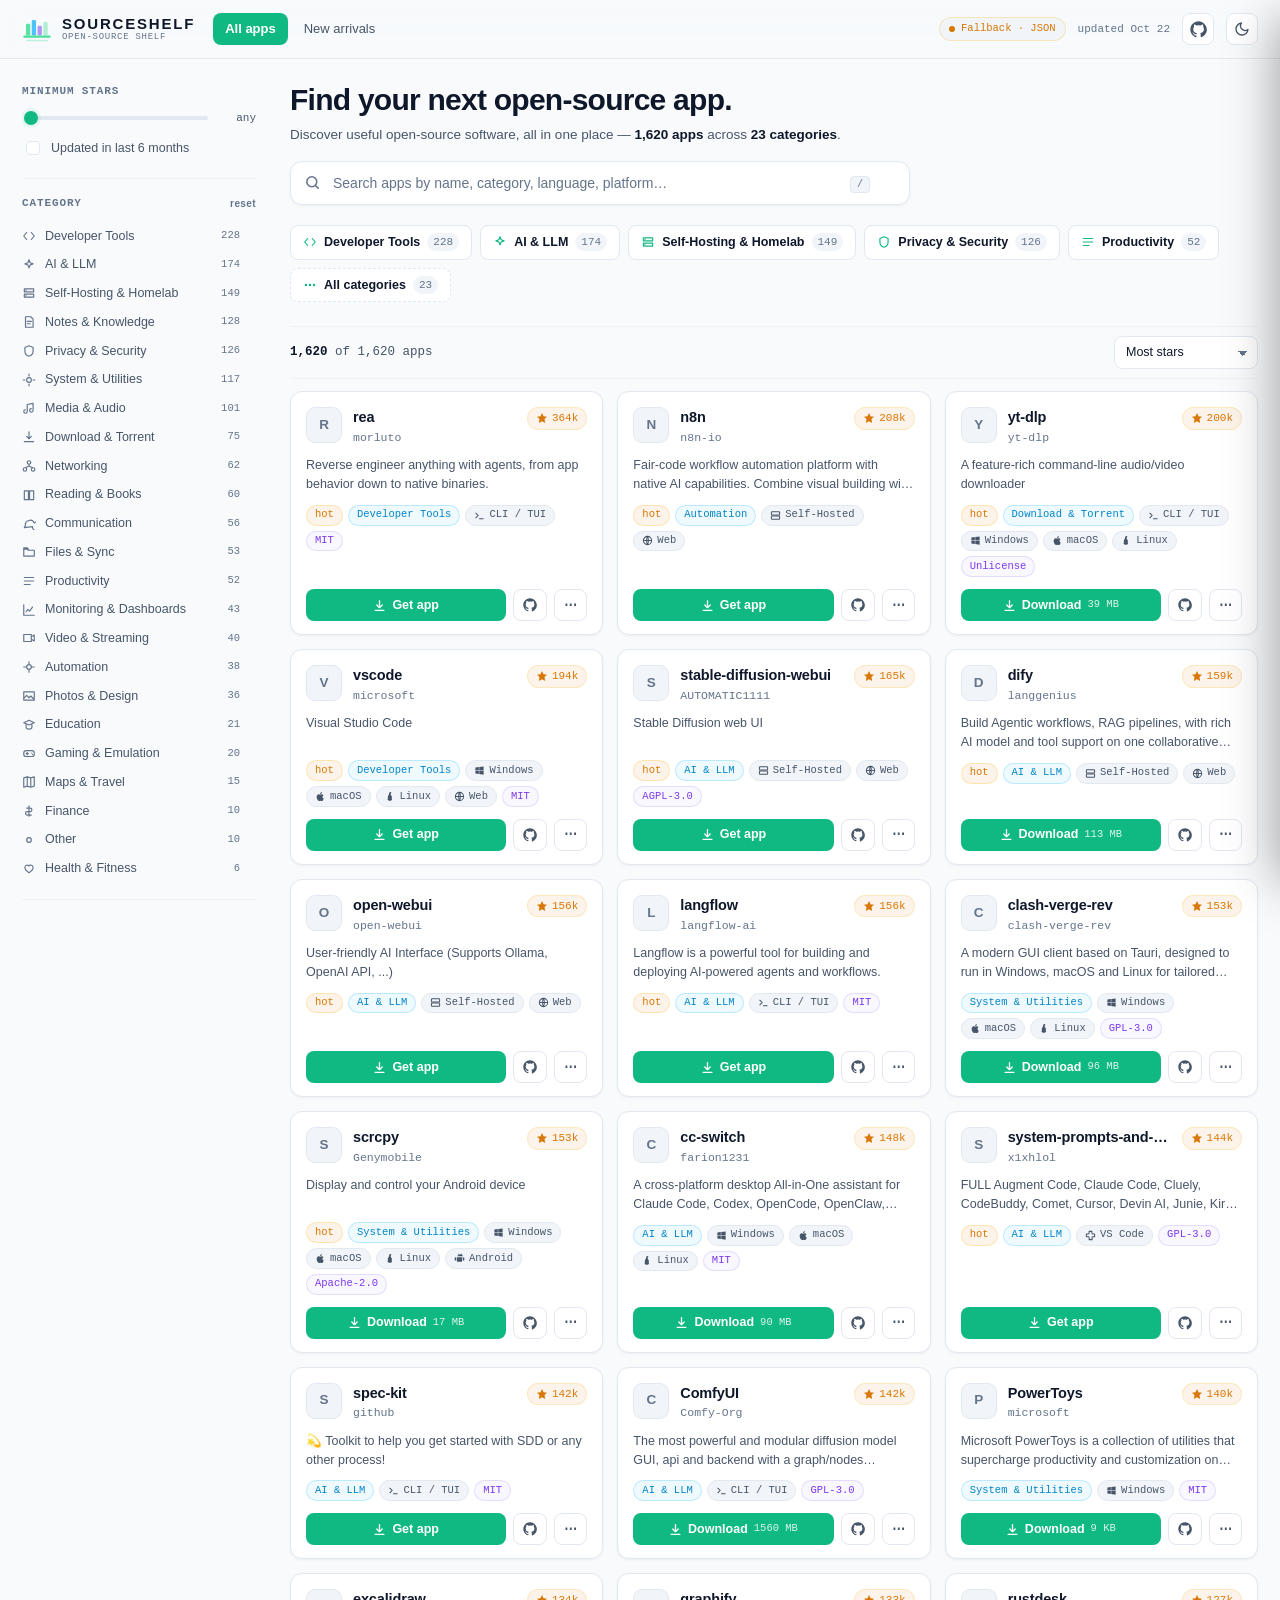
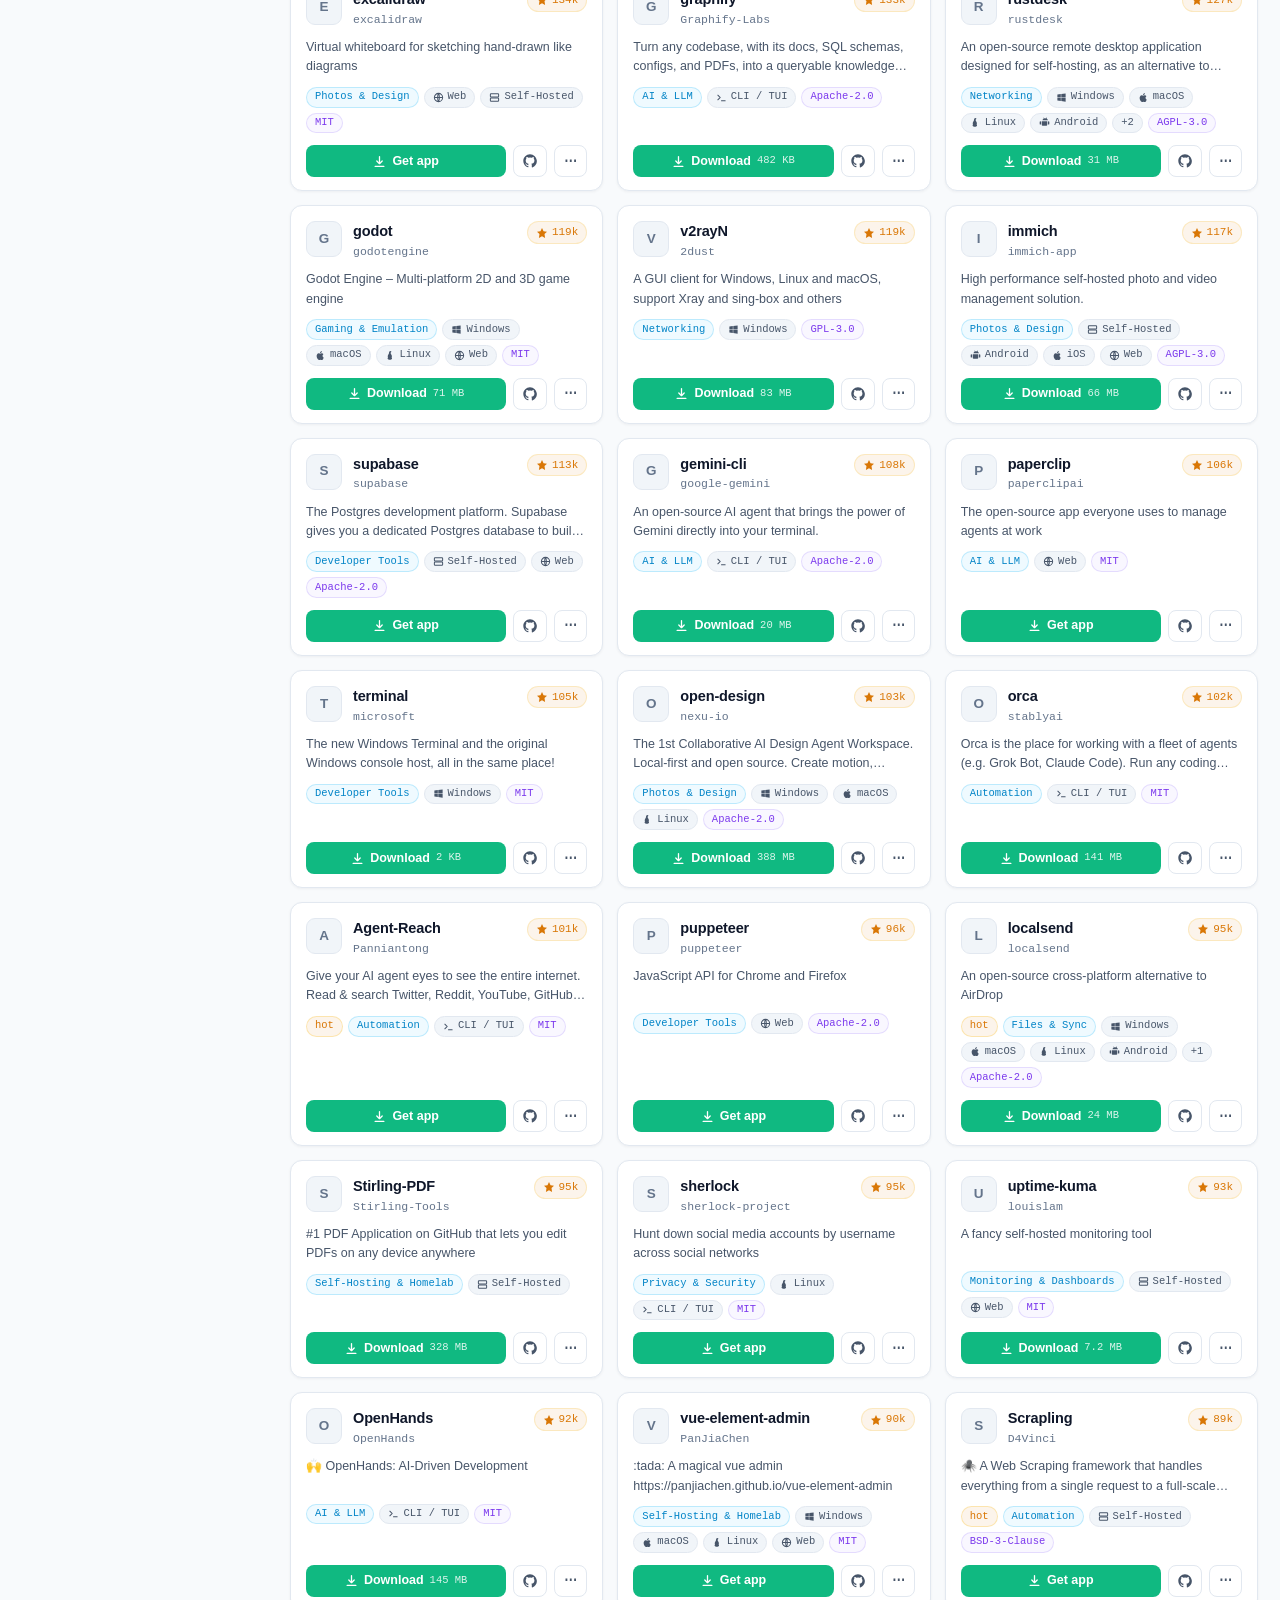
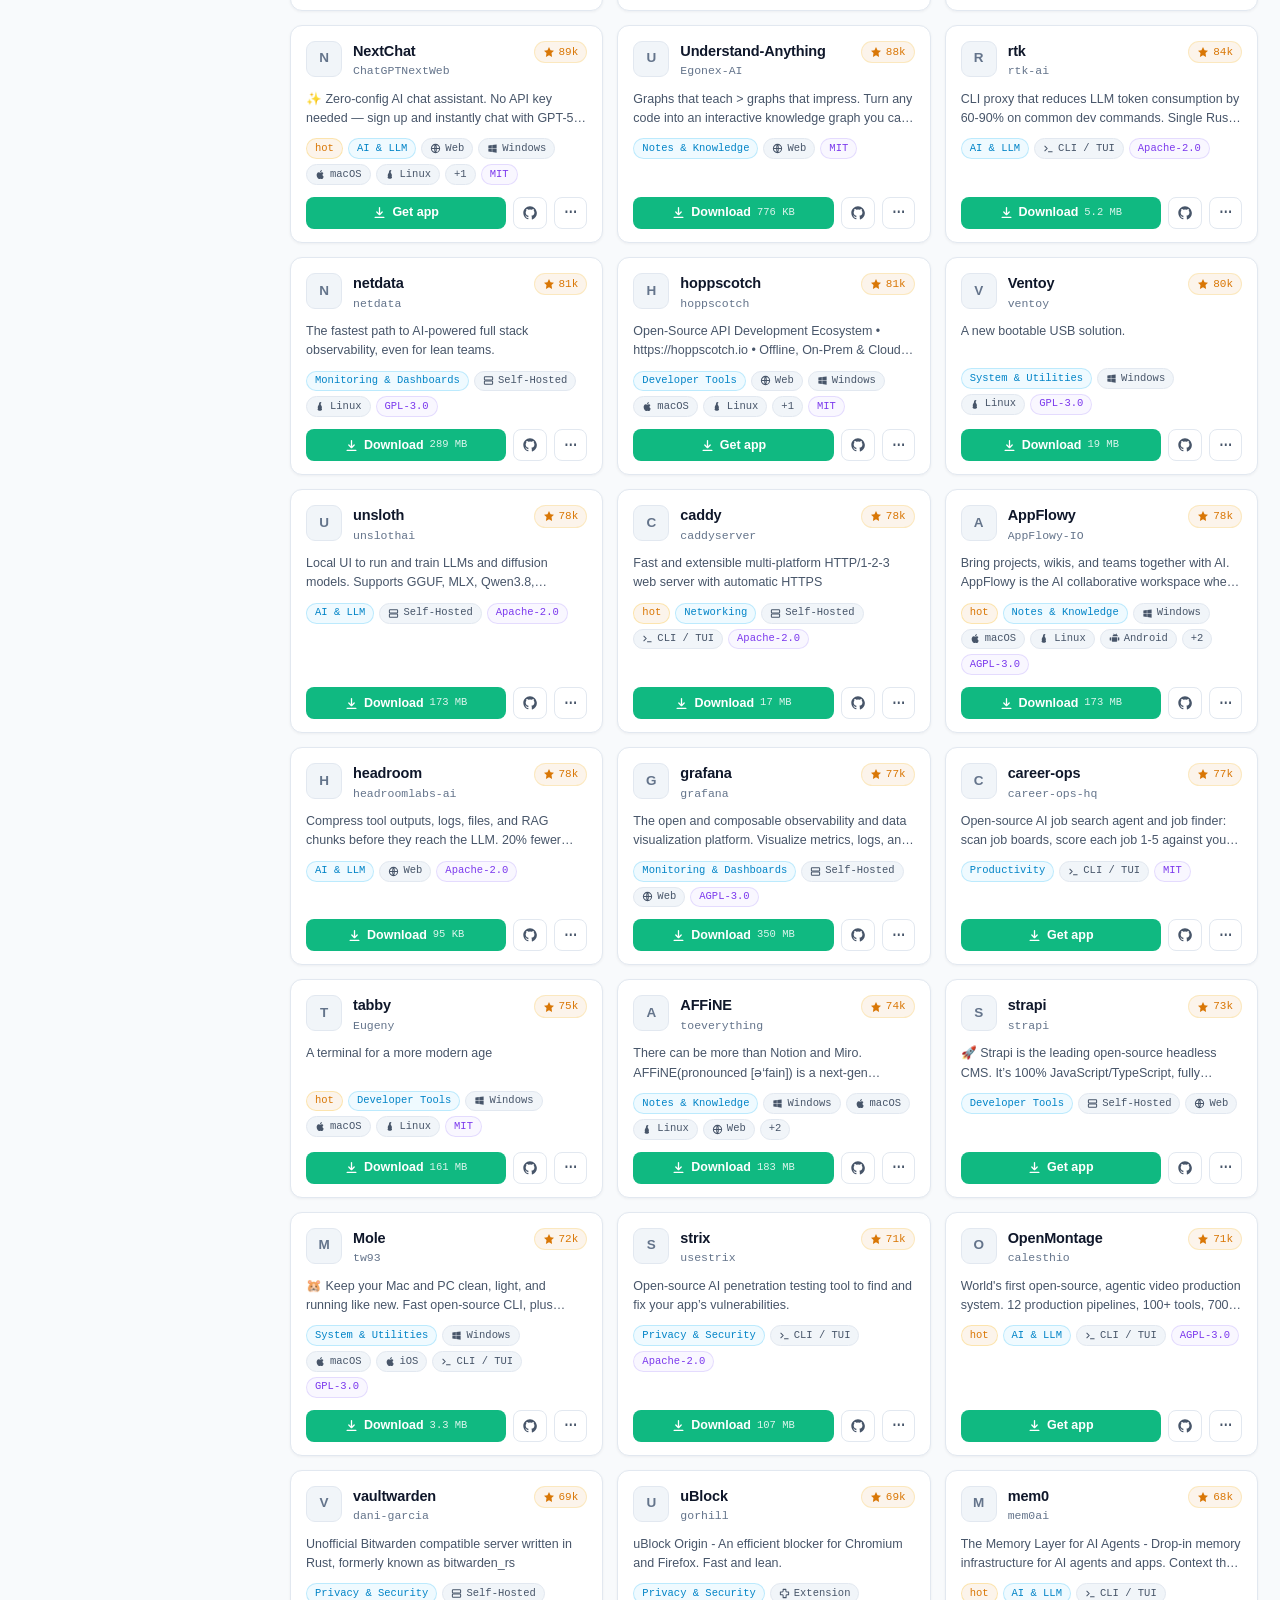
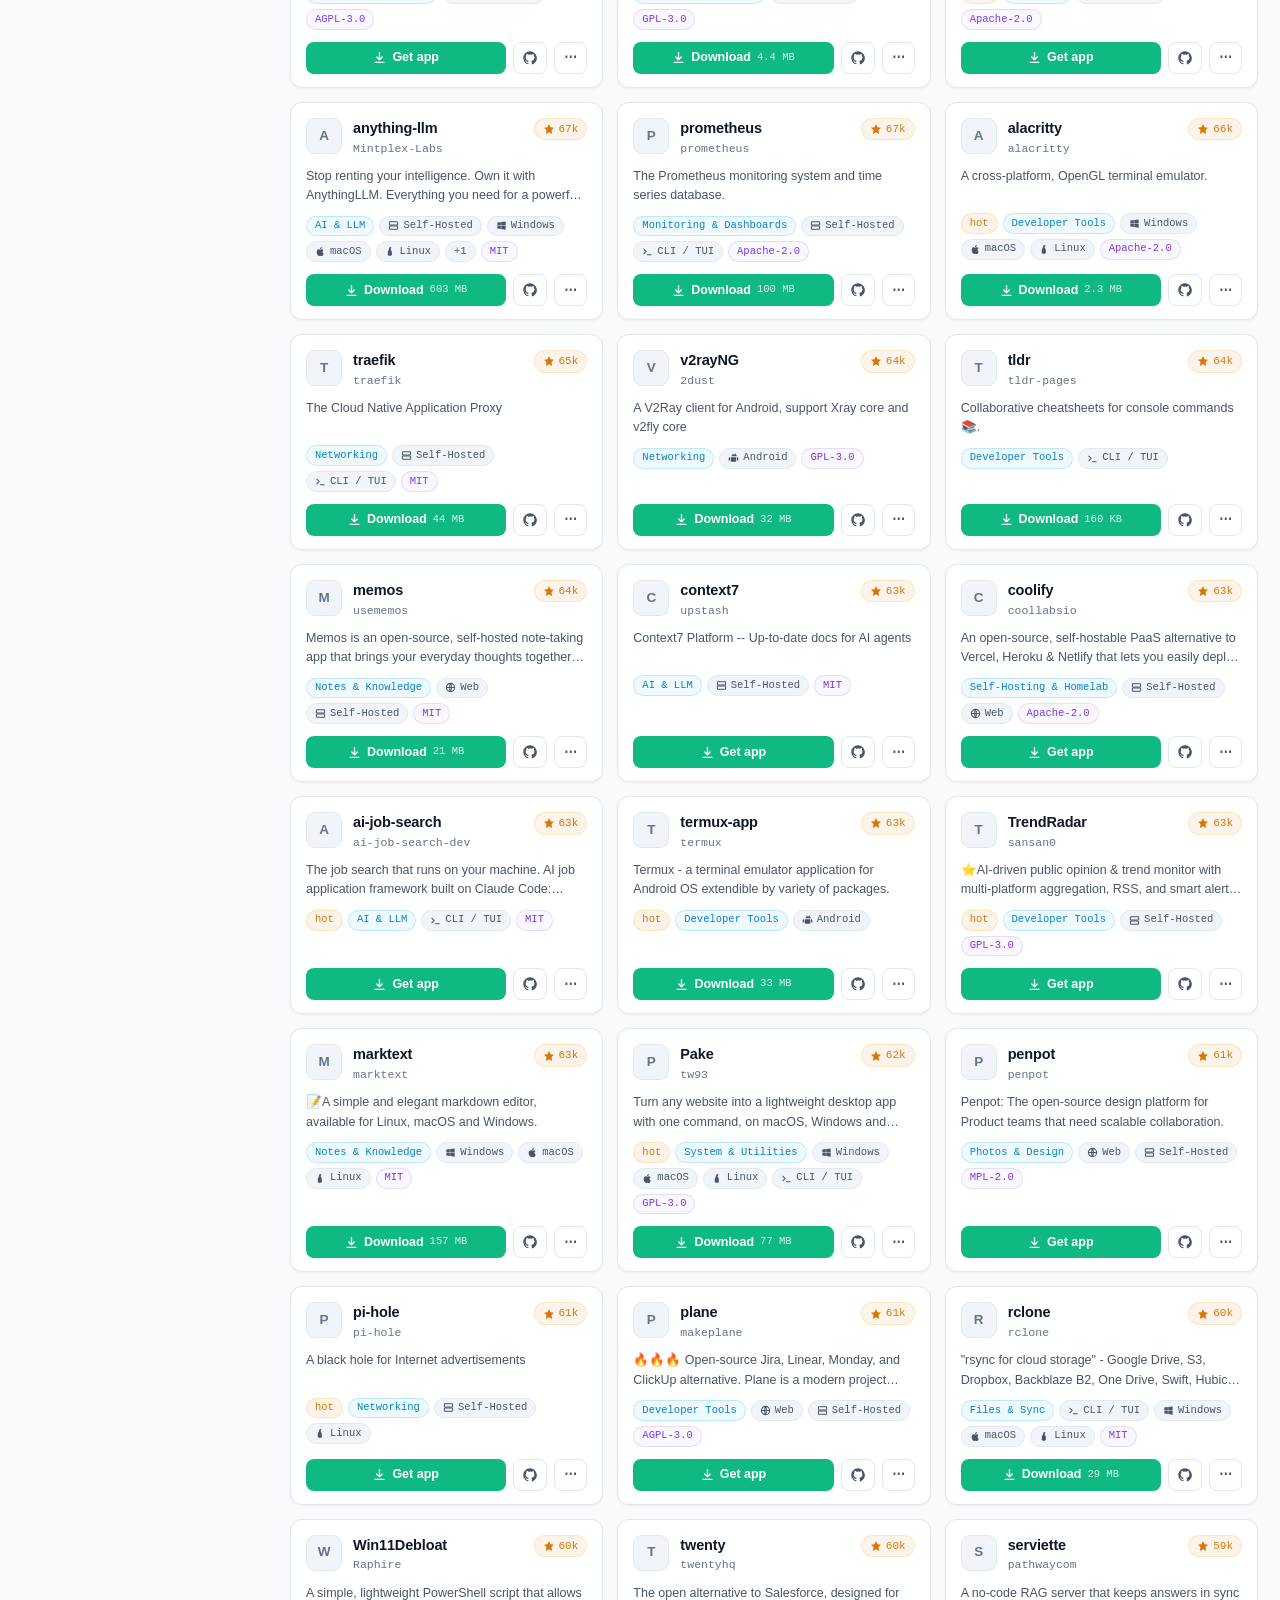
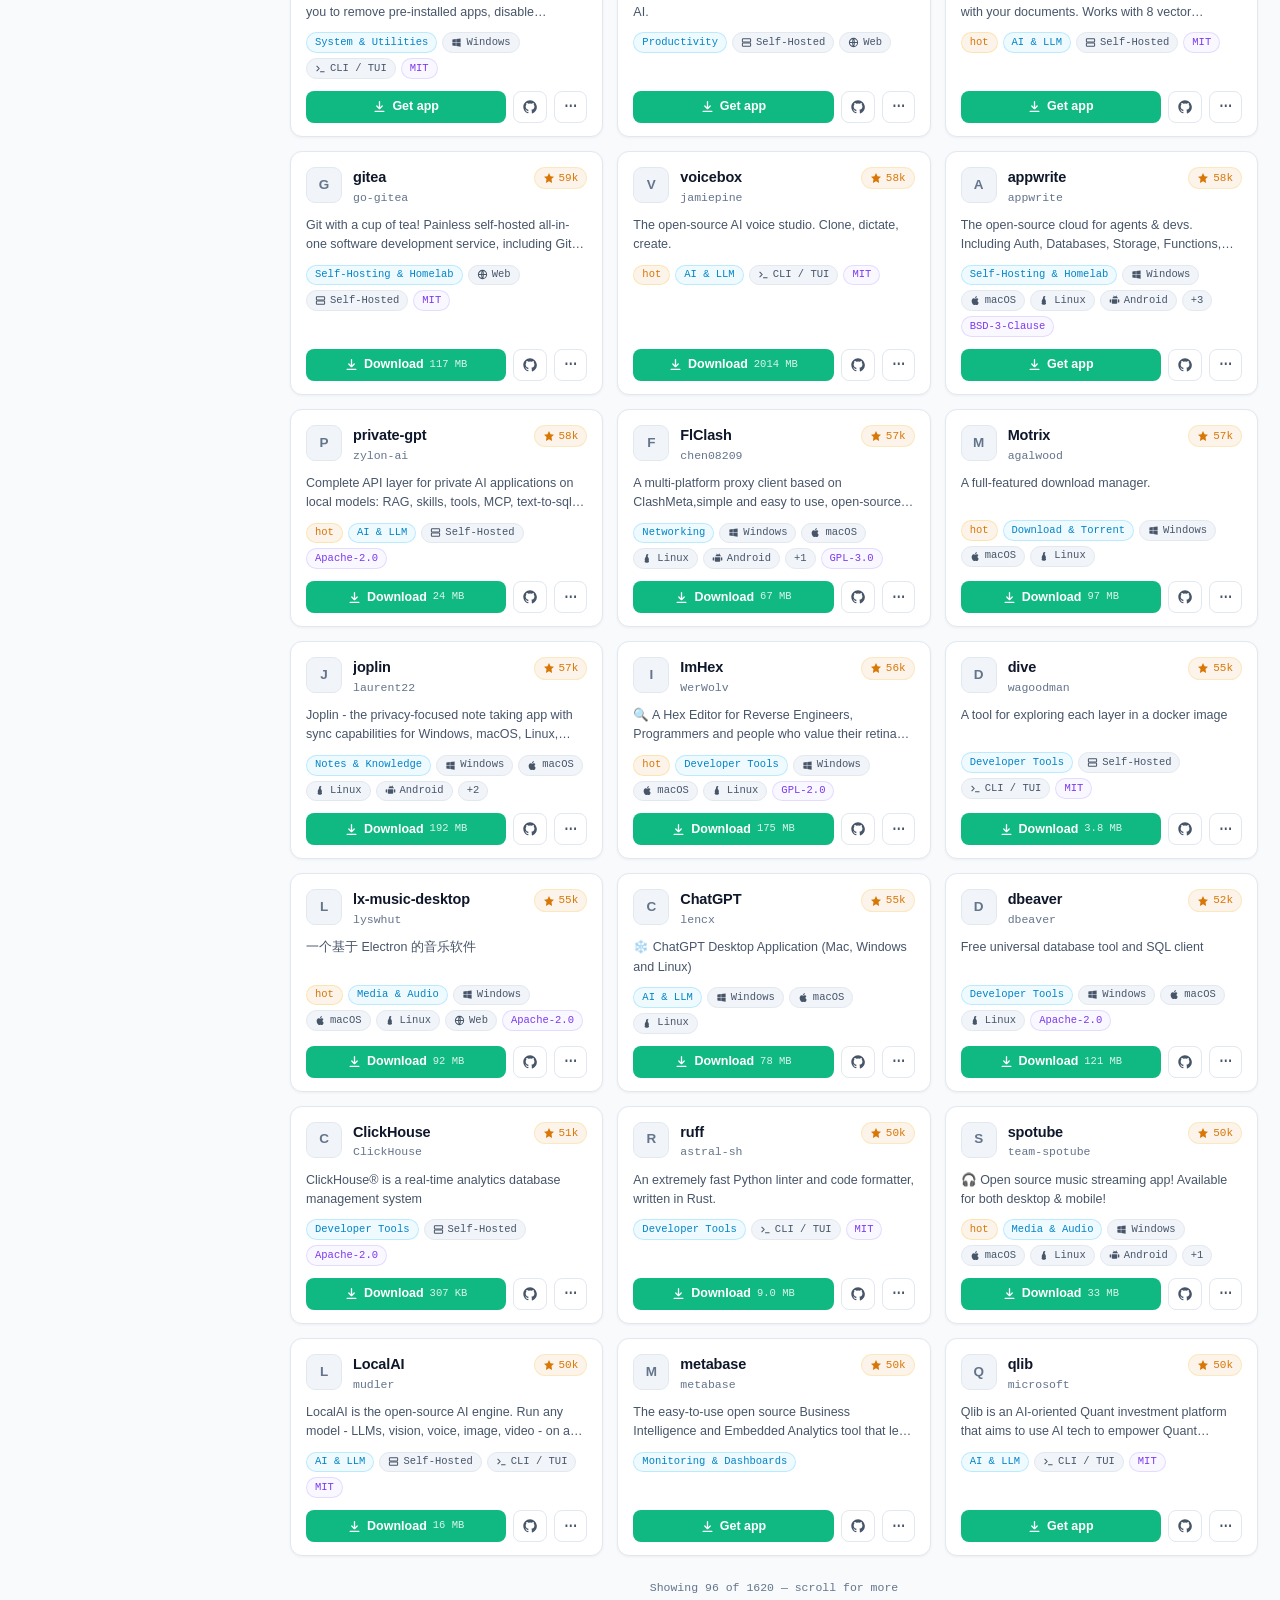
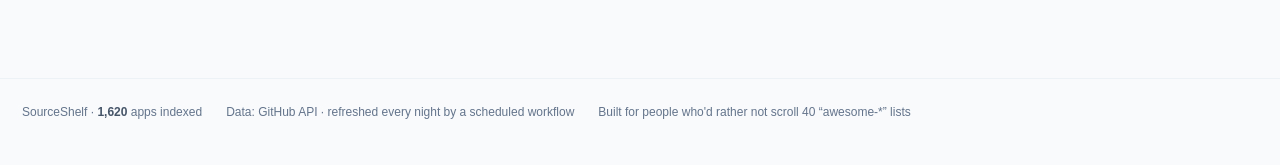
==== commit dd869b3c: "commit" ====
--- a/index.html
+++ b/index.html
@@ -5,6 +5,16 @@
 <meta name="viewport" content="width=device-width, initial-scale=1">
 <title>SourceShelf — every open-source app on one shelf</title>
 <meta name="description" content="SourceShelf — a fast, filterable shelf of popular open-source desktop, mobile, web and self-hosted apps. Crawled from GitHub every night, with direct download links.">
+<script>
+  (function() {
+    try {
+      var s = localStorage.getItem("sourceshelf.theme");
+      var d = window.matchMedia && window.matchMedia("(prefers-color-scheme: dark)").matches;
+      var t = s || (d ? "dark" : "light");
+      document.documentElement.setAttribute("data-theme", t);
+    } catch(e) {}
+  })();
+</script>
 <link rel="stylesheet" href="assets/app.css">
 <link rel="icon" href="data:image/svg+xml,<svg xmlns='http://www.w3.org/2000/svg' viewBox='0 0 32 32'><rect width='32' height='32' rx='7' fill='%230a0b10'/><rect x='5' y='9' width='4.4' height='12' rx='1.4' fill='%234ade9b'/><rect x='10.6' y='6' width='4.4' height='15' rx='1.4' fill='%2338bdf8'/><rect x='16.2' y='11' width='4.4' height='10' rx='1.4' fill='%23a78bfa'/><rect x='21.8' y='8' width='4.4' height='13' rx='1.4' fill='%234ade9b' fill-opacity='.45'/><path d='M4 23h24' stroke='%234ade9b' stroke-width='2.2' stroke-linecap='round'/></svg>">
 </head>
@@ -23,15 +33,8 @@
         <path d="M2.5 24.2h27" stroke="#4ade9b" stroke-width="2.3" stroke-linecap="round"/>
         <path d="M5 28.2h22" stroke="#4ade9b" stroke-opacity=".32" stroke-width="1.6" stroke-linecap="round"/>
       </svg>
-      <span class="brand-txt"><b>SOURCESHELF</b><span>the open-source app shelf</span></span>
+      <span class="brand-txt"><b>SOURCESHELF</b><span>open-source shelf</span></span>
     </a>
-
-    <div class="search-wrap" id="qwrap">
-      <input id="q" class="search" type="search" placeholder="Search apps, categories, languages…" autocomplete="off" spellcheck="false" aria-label="Search apps">
-      <span class="search-ico"><svg width="16" height="16" viewBox="0 0 24 24" fill="none" stroke="currentColor" stroke-width="2.2" stroke-linecap="round"><circle cx="11" cy="11" r="7"/><path d="M20 20l-3.5-3.5"/></svg></span>
-      <span class="kbd"><kbd>/</kbd></span>
-      <button class="search-clear" id="qclear" aria-label="Clear search"><svg width="12" height="12" viewBox="0 0 24 24" fill="none" stroke="currentColor" stroke-width="2.6" stroke-linecap="round"><path d="M6 6l12 12M18 6L6 18"/></svg></button>
-    </div>
 
     <nav class="top-nav">
       <button class="navbtn" id="nav-all" data-view="all">All apps</button>
@@ -43,7 +46,23 @@
         <i></i><span>checking storage…</span>
       </span>
       <span id="updated" style="font-family:var(--mono);font-size:11px"></span>
+
+      <a class="icon-link" href="https://github.com/storm201/sourceshelf" target="_blank" rel="noopener" aria-label="GitHub repository" title="View SourceShelf on GitHub">
+        <svg width="17" height="17" viewBox="0 0 24 24" fill="currentColor">
+          <path d="M12 .5C5.7.5.5 5.7.5 12c0 5.1 3.3 9.4 7.9 10.9.6.1.8-.2.8-.6v-2c-3.2.7-3.9-1.5-3.9-1.5-.5-1.3-1.3-1.7-1.3-1.7-1-.7.1-.7.1-.7 1.1.1 1.7 1.2 1.7 1.2 1 1.7 2.7 1.2 3.4.9.1-.7.4-1.2.7-1.5-2.6-.3-5.3-1.3-5.3-5.7 0-1.3.5-2.3 1.2-3.1-.1-.3-.5-1.5.1-3.1 0 0 1-.3 3.3 1.2a11.5 11.5 0 016 0C17.3 4.7 18.3 5 18.3 5c.6 1.6.2 2.8.1 3.1.8.8 1.2 1.8 1.2 3.1 0 4.4-2.7 5.4-5.3 5.7.4.4.8 1.1.8 2.2v3.3c0 .4.2.7.8.6 4.6-1.5 7.9-5.8 7.9-10.9C23.5 5.7 18.3.5 12 .5z"/>
+        </svg>
+      </a>
+
+      <button class="theme-toggle" id="theme-toggle" aria-label="Toggle light or dark theme" title="Toggle theme">
+        <svg class="sun-icon" width="16" height="16" viewBox="0 0 24 24" fill="none" stroke="currentColor" stroke-width="2" stroke-linecap="round" stroke-linejoin="round">
+          <circle cx="12" cy="12" r="4"/><path d="M12 2v2M12 20v2M4.93 4.93l1.41 1.41M17.66 17.66l1.41 1.41M2 12h2M20 12h2M6.34 17.66l-1.41 1.41M19.07 4.93l-1.41 1.41"/>
+        </svg>
+        <svg class="moon-icon" width="16" height="16" viewBox="0 0 24 24" fill="none" stroke="currentColor" stroke-width="2" stroke-linecap="round" stroke-linejoin="round">
+          <path d="M21 12.79A9 9 0 1 1 11.21 3 7 7 0 0 0 21 12.79z"/>
+        </svg>
+      </button>
     </div>
+
     <button class="icon-btn" id="menu" aria-label="Filters">
       <svg width="16" height="16" viewBox="0 0 24 24" fill="none" stroke="currentColor" stroke-width="2"><path d="M4 6h16M7 12h10M10 18h4"/></svg>
     </button>
@@ -78,7 +97,7 @@
       <div id="f-lics"></div>
     </div>
 
-    <div class="fgroup" style="color:var(--dim);font-size:11px;line-height:1.6">
+    <div class="fgroup side-note">
       Data crawled from the public GitHub API. Every project listed is free and
       open source — check its license before redistributing.
     </div>
@@ -87,8 +106,21 @@
   <!-- ---------------------------------------------------------- main -->
   <main class="main">
     <div class="hero">
-      <h1 id="hero-title">Every open-source app worth installing, <em>on one shelf</em></h1>
-      <p id="hero-sub">Crawled nightly from GitHub.</p>
+      <div class="hero-text">
+        <h1 id="hero-title">Find your next open-source app.</h1>
+        <p id="hero-sub">Discover useful open-source software, all in one place.</p>
+      </div>
+
+      <div class="search-wrap" id="qwrap">
+        <span class="search-ico"><svg width="17" height="17" viewBox="0 0 24 24" fill="none" stroke="currentColor" stroke-width="2.2" stroke-linecap="round"><circle cx="11" cy="11" r="7"/><path d="M20 20l-3.5-3.5"/></svg></span>
+        <input id="q" class="search" type="search" placeholder="Search apps by name, category, language, platform…" autocomplete="off" spellcheck="false" aria-label="Search apps">
+        <span class="kbd"><kbd>/</kbd></span>
+        <button class="search-clear" id="qclear" aria-label="Clear search"><svg width="12" height="12" viewBox="0 0 24 24" fill="none" stroke="currentColor" stroke-width="2.6" stroke-linecap="round"><path d="M6 6l12 12M18 6L6 18"/></svg></button>
+      </div>
+
+      <div id="tiles-wrap">
+        <div class="tiles" id="tiles"></div>
+      </div>
     </div>
 
     <!-- ============ daily new arrivals (fed by the automation) ============ -->
@@ -103,8 +135,6 @@
       </div>
       <div class="ns-rail" id="ns-rail"></div>
     </section>
-
-    <div id="tiles-wrap"><div class="tiles" id="tiles"></div></div>
 
     <!-- ============ full grouped-by-day view ============ -->
     <section id="newview" class="newview" hidden aria-labelledby="newview-t">
--- a/assets/app.css
+++ b/assets/app.css
@@ -1,222 +1,297 @@
 /* ============================================================
-   SOURCESHELF — styles (original visual design)
-   No external fonts/assets: system stack only, so it renders
-   instantly and works offline.
+   SOURCESHELF — styles
+   Minimal Discovery, Dual Theme (Light & Dark)
+   Vanilla CSS, zero external fonts/assets, offline & iframe safe.
    ============================================================ */
 
 :root {
-  --bg: #0a0b10;
-  --bg-soft: #0f1219;
-  --panel: #12151d;
-  --panel-2: #171b25;
-  --line: #232936;
-  --line-soft: #1b202b;
-  --text: #e8ecf4;
-  --muted: #8c96ab;
-  --dim: #626d82;
+  /* Common typography and sizing */
+  --sans: -apple-system, BlinkMacSystemFont, "Segoe UI", Inter, Roboto, "Helvetica Neue", Arial, sans-serif;
+  --mono: ui-monospace, "SF Mono", "Cascadia Code", Menlo, Consolas, monospace;
+  --radius: 12px;
+  --radius-sm: 8px;
+  --radius-xs: 5px;
+  --radius-pill: 999px;
+
+  /* Motion tokens */
+  --ease-out: cubic-bezier(0.23, 1, 0.32, 1);
+  --ease-drawer: cubic-bezier(0.32, 0.72, 0, 1);
+  --dur-fast: 130ms;
+  --dur-base: 200ms;
+
+  /* ---------------- Dark Theme (Default) ---------------- */
+  --bg: #090a0f;
+  --bg-soft: #0f121a;
+  --panel: #141722;
+  --panel-2: #1a1e2c;
+  --panel-3: #222738;
+  --line: #222736;
+  --line-soft: #1a1f2b;
+  --text: #f3f6fc;
+  --muted: #94a1b8;
+  --dim: #64748b;
+
   --accent: #4ade9b;
+  --accent-hover: #5ee9a8;
+  --accent-surface: rgba(74, 222, 155, 0.1);
+  --accent-border: rgba(74, 222, 155, 0.28);
+  --accent-text: #04120b;
+
   --accent-2: #38bdf8;
   --accent-3: #a78bfa;
   --warn: #fbbf24;
+  --warn-surface: rgba(251, 191, 36, 0.1);
   --danger: #f87171;
-  --radius: 14px;
-  --radius-sm: 9px;
-  --shadow: 0 10px 30px -12px rgba(0, 0, 0, .8);
-  --mono: ui-monospace, "SF Mono", "Cascadia Code", Menlo, Consolas, monospace;
-  --sans: -apple-system, BlinkMacSystemFont, "Segoe UI", Inter, Roboto,
-          "Helvetica Neue", Arial, sans-serif;
+
+  --header-bg: rgba(9, 10, 15, 0.85);
+  --shadow: 0 10px 30px -12px rgba(0, 0, 0, 0.75);
+  --shadow-sm: 0 1px 3px rgba(0, 0, 0, 0.3);
+  --scrim-bg: rgba(4, 5, 8, 0.65);
+}
+
+/* ---------------- Light Theme ---------------- */
+[data-theme="light"] {
+  --bg: #f8fafc;
+  --bg-soft: #f1f5f9;
+  --panel: #ffffff;
+  --panel-2: #f8fafc;
+  --panel-3: #f1f5f9;
+  --line: #e2e8f0;
+  --line-soft: #edf2f7;
+  --text: #0f172a;
+  --muted: #475569;
+  --dim: #64748b;
+
+  --accent: #10b981;
+  --accent-hover: #059669;
+  --accent-surface: rgba(16, 185, 129, 0.08);
+  --accent-border: rgba(16, 185, 129, 0.26);
+  --accent-text: #ffffff;
+
+  --accent-2: #0284c7;
+  --accent-3: #7c3aed;
+  --warn: #d97706;
+  --warn-surface: rgba(217, 119, 6, 0.08);
+  --danger: #ef4444;
+
+  --header-bg: rgba(248, 250, 252, 0.88);
+  --shadow: 0 10px 30px -12px rgba(15, 23, 42, 0.08);
+  --shadow-sm: 0 1px 3px rgba(15, 23, 42, 0.05);
+  --scrim-bg: rgba(15, 23, 42, 0.4);
 }
 
 * { box-sizing: border-box; }
 
-html { scroll-behavior: smooth; }
+html {
+  scroll-behavior: smooth;
+  color-scheme: dark light;
+}
 
 body {
   margin: 0;
-  background:
-    radial-gradient(900px 500px at 12% -8%, rgba(74, 222, 155, .09), transparent 60%),
-    radial-gradient(800px 500px at 88% -12%, rgba(56, 189, 248, .10), transparent 62%),
-    var(--bg);
+  background-color: var(--bg);
+  background-image:
+    radial-gradient(900px 500px at 12% -8%, rgba(74, 222, 155, 0.06), transparent 60%),
+    radial-gradient(800px 500px at 88% -12%, rgba(56, 189, 248, 0.07), transparent 62%);
   color: var(--text);
   font-family: var(--sans);
   font-size: 14px;
   line-height: 1.5;
   -webkit-font-smoothing: antialiased;
   text-rendering: optimizeSpeed;
+  transition: background-color var(--dur-base) ease, color var(--dur-base) ease;
+}
+
+[data-theme="light"] body {
+  background-image:
+    radial-gradient(900px 500px at 12% -8%, rgba(16, 185, 129, 0.05), transparent 60%),
+    radial-gradient(800px 500px at 88% -12%, rgba(2, 132, 199, 0.05), transparent 62%);
 }
 
 a { color: inherit; text-decoration: none; }
 button { font: inherit; color: inherit; cursor: pointer; background: none; border: 0; padding: 0; }
 input, select { font: inherit; color: inherit; }
-::selection { background: rgba(74, 222, 155, .28); }
+::selection { background: rgba(74, 222, 155, 0.28); }
+
+:focus-visible {
+  outline: 2px solid var(--accent);
+  outline-offset: 2px;
+}
+
+.card-stars, .live-pill, .stars-val, .navbadge, .fitem .c, .stat b, .result-count, .ns-count, .t-count {
+  font-variant-numeric: tabular-nums;
+  font-feature-settings: "tnum";
+}
 
 /* scrollbars */
-* { scrollbar-width: thin; scrollbar-color: #2a3140 transparent; }
-*::-webkit-scrollbar { width: 10px; height: 10px; }
+* { scrollbar-width: thin; scrollbar-color: var(--line) transparent; }
+*::-webkit-scrollbar { width: 8px; height: 8px; }
 *::-webkit-scrollbar-thumb {
-  background: #262d3b; border-radius: 99px; border: 3px solid transparent;
+  background: var(--line); border-radius: 99px; border: 2px solid transparent;
   background-clip: content-box;
 }
-*::-webkit-scrollbar-thumb:hover { background: #38414f; background-clip: content-box; }
+*::-webkit-scrollbar-thumb:hover { background: var(--dim); background-clip: content-box; }
 
 /* ============================================================ header */
 
 .top {
   position: sticky; top: 0; z-index: 60;
-  background: rgba(10, 11, 16, .82);
+  background: var(--header-bg);
   backdrop-filter: blur(14px) saturate(140%);
+  -webkit-backdrop-filter: blur(14px) saturate(140%);
   border-bottom: 1px solid var(--line);
-}
+  transition: background-color var(--dur-base) ease, border-color var(--dur-base) ease;
+}
+
 .top-in {
   max-width: 1560px; margin: 0 auto;
   padding: 0 22px;
-  height: 62px;
+  height: 58px;
   display: flex; align-items: center; gap: 18px;
 }
 
-.brand { display: flex; align-items: center; gap: 11px; flex-shrink: 0; }
-.brand svg { width: 33px; height: 33px; flex-shrink: 0; }
+.brand {
+  display: flex; align-items: center; gap: 10px;
+  flex-shrink: 0;
+  transition: opacity var(--dur-fast);
+}
+.brand:hover { opacity: 0.88; }
+.brand svg { width: 30px; height: 30px; flex-shrink: 0; }
 .brand-txt { display: flex; flex-direction: column; line-height: 1.15; }
-.brand-txt b { font-size: 16px; letter-spacing: .14em; font-weight: 800; }
+.brand-txt b { font-size: 15px; letter-spacing: 0.12em; font-weight: 800; color: var(--text); }
 .brand-txt span {
-  font-size: 9.5px; letter-spacing: .1em; text-transform: uppercase;
+  font-size: 9px; letter-spacing: 0.08em; text-transform: uppercase;
   color: var(--dim); font-family: var(--mono);
 }
 
-.search-wrap {
-  position: relative; flex: 1 1 320px; max-width: 520px;
-  display: flex; align-items: center;
-}
-.search {
-  width: 100%; height: 38px;
-  background: var(--panel);
-  border: 1px solid var(--line);
-  border-radius: 10px;
-  padding: 0 62px 0 38px;
-  font-size: 13.5px;
-  outline: none;
-  transition: border-color .15s, background .15s;
-}
-.search::placeholder { color: var(--dim); }
-.search:focus { border-color: #35507a; background: var(--panel-2); }
-.search::-webkit-search-decoration,
-.search::-webkit-search-cancel-button { display: none; }
-
-.search-ico {
-  position: absolute; left: 13px; color: var(--dim);
-  display: grid; place-items: center; pointer-events: none;
-}
-.kbd { position: absolute; right: 38px; pointer-events: none; }
-.kbd kbd {
-  font-family: var(--mono); font-size: 10px;
-  border: 1px solid var(--line); border-radius: 4px;
-  padding: 1px 5px; color: var(--dim); background: var(--bg-soft);
-}
-.search-clear {
-  position: absolute; right: 12px;
-  width: 20px; height: 20px; border-radius: 50%;
-  display: none; place-items: center;
-  color: var(--dim);
-}
-.search-clear:hover { color: var(--text); background: var(--line); }
-.search-wrap.has-val .search-clear { display: grid; }
-.search-wrap.has-val .kbd { display: none; }
-
-.top-nav { display: flex; gap: 6px; flex-shrink: 0; }
+.top-nav { display: flex; gap: 4px; flex-shrink: 0; }
 .navbtn {
   font-size: 13px; color: var(--muted);
-  padding: 7px 13px; border-radius: 8px;
+  padding: 6px 12px; border-radius: 8px;
   display: flex; align-items: center; gap: 6px;
-  transition: color .15s, background .15s;
-}
-.navbtn:hover { color: var(--text); background: var(--panel); }
-.navbtn.on { color: #04120b; background: var(--accent); font-weight: 600; }
+  transition: color var(--dur-fast), background var(--dur-fast), transform var(--dur-fast) var(--ease-out);
+}
+.navbtn:hover { color: var(--text); background: var(--panel-2); }
+.navbtn:active { transform: scale(0.97); }
+.navbtn.on { color: var(--accent-text); background: var(--accent); font-weight: 600; }
 .navbadge {
   font-family: var(--mono); font-size: 10px;
-  border-radius: 999px; padding: 0 6px; line-height: 16px;
-  background: rgba(255, 255, 255, .25); color: inherit;
-}
-.navbtn:not(.on) .navbadge { background: var(--accent); color: #04120b; }
+  border-radius: var(--radius-pill); padding: 0 6px; line-height: 16px;
+  background: rgba(255, 255, 255, 0.25); color: inherit;
+}
+.navbtn:not(.on) .navbadge { background: var(--accent); color: var(--accent-text); }
 
 .top-meta {
-  margin-left: auto; display: flex; align-items: center; gap: 14px;
+  margin-left: auto; display: flex; align-items: center; gap: 12px;
   flex-shrink: 0; color: var(--dim);
 }
 
 .live-pill {
-  display: inline-flex; align-items: center; gap: 7px;
+  display: inline-flex; align-items: center; gap: 6px;
   font-family: var(--mono); font-size: 10.5px;
-  border: 1px solid var(--line); border-radius: 999px;
-  padding: 4px 10px; color: var(--dim); background: var(--bg-soft);
+  border: 1px solid var(--line); border-radius: var(--radius-pill);
+  padding: 3px 9px; color: var(--dim); background: var(--bg-soft);
   white-space: nowrap;
 }
 .live-pill i {
   width: 6px; height: 6px; border-radius: 50%;
   background: currentColor; flex-shrink: 0;
 }
-.live-pill[data-kind="live"] { color: var(--accent); border-color: rgba(74, 222, 155, .32); }
-.live-pill[data-kind="live"] i { box-shadow: 0 0 0 3px rgba(74, 222, 155, .18); }
-.live-pill[data-kind="warn"] { color: var(--warn); border-color: rgba(251, 191, 36, .3); }
+.live-pill[data-kind="live"] { color: var(--accent); border-color: var(--accent-border); }
+.live-pill[data-kind="live"] i { box-shadow: 0 0 0 3px var(--accent-surface); }
+.live-pill[data-kind="warn"] { color: var(--warn); border-color: rgba(251, 191, 36, 0.3); }
 .live-pill[data-kind="static"] { color: var(--dim); }
 
 #updated { font-family: var(--mono); font-size: 11px; color: var(--dim); white-space: nowrap; }
+
+.icon-link {
+  width: 32px; height: 32px; border-radius: 8px;
+  display: grid; place-items: center;
+  color: var(--muted); border: 1px solid var(--line);
+  background: var(--panel);
+  transition: color var(--dur-fast), border-color var(--dur-fast), transform var(--dur-fast) var(--ease-out);
+}
+.icon-link:hover { color: var(--text); border-color: var(--dim); background: var(--panel-2); }
+.icon-link:active { transform: scale(0.94); }
+
+.theme-toggle {
+  width: 32px; height: 32px; border-radius: 8px;
+  display: grid; place-items: center;
+  color: var(--muted); border: 1px solid var(--line);
+  background: var(--panel);
+  transition: color var(--dur-fast), border-color var(--dur-fast), transform var(--dur-fast) var(--ease-out);
+}
+.theme-toggle:hover { color: var(--text); border-color: var(--dim); background: var(--panel-2); }
+.theme-toggle:active { transform: scale(0.94); }
+
+/* Sun shows in dark mode, Moon shows in light mode */
+.theme-toggle .sun-icon { display: block; }
+.theme-toggle .moon-icon { display: none; }
+[data-theme="light"] .theme-toggle .sun-icon { display: none; }
+[data-theme="light"] .theme-toggle .moon-icon { display: block; }
 
 .icon-btn {
   display: none;
-  width: 38px; height: 38px; border-radius: 9px;
+  width: 34px; height: 34px; border-radius: 8px;
   place-items: center;
   border: 1px solid var(--line); color: var(--muted);
-}
-
-/* ============================================================ shell */
+  background: var(--panel);
+  transition: color var(--dur-fast), transform var(--dur-fast) var(--ease-out);
+}
+.icon-btn:hover { color: var(--text); }
+.icon-btn:active { transform: scale(0.94); }
+
+/* ============================================================ shell layout */
 
 .shell {
   max-width: 1560px; margin: 0 auto;
   padding: 0 22px;
   display: grid;
-  grid-template-columns: 248px minmax(0, 1fr);
-  gap: 26px;
+  grid-template-columns: 240px minmax(0, 1fr);
+  gap: 28px;
   align-items: start;
 }
 
-/* collapsed sidebar (desktop) */
-body.side-collapsed .shell { grid-template-columns: minmax(0, 1fr); }
-body.side-collapsed .side { display: none; }
-
 .side {
-  position: sticky; top: 62px;
-  max-height: calc(100vh - 62px);
+  position: sticky; top: 58px;
+  max-height: calc(100vh - 58px);
   overflow-y: auto;
-  padding: 20px 6px 40px 0;
+  padding: 24px 6px 40px 0;
 }
 
 .fgroup { padding: 0 0 16px; margin-bottom: 16px; border-bottom: 1px solid var(--line-soft); }
 .fgroup:last-child { border-bottom: 0; }
 .fgroup h3 {
-  font-size: 10.5px; letter-spacing: .12em; text-transform: uppercase;
-  color: var(--dim); font-family: var(--mono); font-weight: 500;
+  font-size: 11px; letter-spacing: 0.08em; text-transform: uppercase;
+  color: var(--dim); font-family: var(--mono); font-weight: 600;
   display: flex; align-items: center; justify-content: space-between;
-  margin: 0 0 9px;
+  margin: 0 0 10px;
 }
 .fgroup h3 button {
-  font-size: 10px; letter-spacing: .04em; text-transform: none;
+  font-size: 10px; letter-spacing: 0.04em; text-transform: none;
   color: var(--dim); font-family: var(--sans);
 }
 .fgroup h3 button:hover { color: var(--accent); }
+
+.side-note {
+  color: var(--dim); font-size: 11.5px; line-height: 1.6;
+}
 
 .range-row { display: flex; align-items: center; gap: 10px; }
 input[type="range"] {
   -webkit-appearance: none; appearance: none;
-  flex: 1; height: 3px; border-radius: 99px;
+  flex: 1; height: 4px; border-radius: 99px;
   background: var(--line); outline: none;
 }
 input[type="range"]::-webkit-slider-thumb {
-  -webkit-appearance: none; width: 13px; height: 13px; border-radius: 50%;
+  -webkit-appearance: none; width: 14px; height: 14px; border-radius: 50%;
   background: var(--accent); cursor: pointer;
-  box-shadow: 0 0 0 3px rgba(74, 222, 155, .18);
-}
+  box-shadow: 0 0 0 3px var(--accent-surface);
+  transition: transform var(--dur-fast);
+}
+input[type="range"]::-webkit-slider-thumb:hover { transform: scale(1.15); }
 input[type="range"]::-moz-range-thumb {
-  width: 13px; height: 13px; border: 0; border-radius: 50%;
+  width: 14px; height: 14px; border: 0; border-radius: 50%;
   background: var(--accent); cursor: pointer;
 }
 .stars-val {
@@ -226,79 +301,140 @@
 
 .chk {
   display: flex; align-items: center; gap: 8px;
-  padding: 3px 0; font-size: 12.5px; color: var(--muted);
-  cursor: pointer;
+  padding: 4px 0; font-size: 12.5px; color: var(--muted);
+  cursor: pointer; user-select: none;
 }
 .chk:hover { color: var(--text); }
 .chk input {
   -webkit-appearance: none; appearance: none;
-  width: 13px; height: 13px; flex-shrink: 0;
+  width: 14px; height: 14px; flex-shrink: 0;
   border: 1px solid var(--line); border-radius: 4px;
   background: var(--panel); cursor: pointer; position: relative;
+  transition: border-color var(--dur-fast), background var(--dur-fast);
 }
 .chk input:checked { border-color: var(--accent); background: var(--accent); }
 .chk input:checked::after {
-  content: ""; position: absolute; inset: 3px 2px 4px 2px;
-  border: solid #04120b; border-width: 0 0 2px 2px;
+  content: ""; position: absolute; inset: 2px 2px 3px 2px;
+  border: solid var(--accent-text); border-width: 0 0 2px 2px;
   transform: rotate(-45deg);
 }
 
-/* category / platform rows */
 .fitem {
   display: flex; align-items: center; gap: 9px;
-  width: 100%; padding: 4px 6px; margin: 0 -6px;
-  border-radius: 7px;
+  width: 100%; padding: 5px 8px; margin: 0 -8px;
+  border-radius: var(--radius-sm);
   font-size: 12.5px; color: var(--muted);
   text-align: left;
-  transition: color .12s, background .12s;
-}
-.fitem:hover { color: var(--text); background: var(--panel); }
+  transition: color var(--dur-fast), background var(--dur-fast), transform var(--dur-fast) var(--ease-out);
+}
+.fitem:hover { color: var(--text); background: var(--panel-2); }
+.fitem:active { transform: scale(0.98); }
 .fitem .ico { display: grid; place-items: center; flex-shrink: 0; color: var(--dim); }
 .fitem .t { flex: 1; min-width: 0; overflow: hidden; text-overflow: ellipsis; white-space: nowrap; }
 .fitem .c {
   font-family: var(--mono); font-size: 10.5px;
   color: var(--dim); flex-shrink: 0;
 }
-.fitem.on { color: var(--accent); background: rgba(74, 222, 155, .09); }
-.fitem.on .ico, .fitem.on .c { color: var(--accent); opacity: .8; }
-
-/* ============================================================ main */
-
-.main { padding: 26px 0 60px; min-width: 0; }
-
-.hero { margin-bottom: 22px; }
+.fitem.on { color: var(--accent); background: var(--accent-surface); }
+.fitem.on .ico, .fitem.on .c { color: var(--accent); opacity: 0.9; }
+
+/* ============================================================ main & search-first hero */
+
+.main { padding: 24px 0 60px; min-width: 0; }
+
+.hero {
+  margin-bottom: 24px;
+  display: flex; flex-direction: column; gap: 16px;
+}
+.hero-text { max-width: 680px; }
 .hero h1 {
-  font-size: 30px; font-weight: 700; letter-spacing: -.02em;
-  line-height: 1.18; margin: 0; max-width: 26ch;
-}
-.hero h1 em {
-  font-style: normal;
-  background: linear-gradient(92deg, var(--accent), var(--accent-2));
-  -webkit-background-clip: text; background-clip: text; color: transparent;
-}
-.hero p { margin: 9px 0 0; color: var(--muted); font-size: 13.5px; }
+  font-size: 30px; font-weight: 750; letter-spacing: -0.025em;
+  line-height: 1.15; margin: 0; color: var(--text);
+}
+.hero p {
+  margin: 7px 0 0; color: var(--muted); font-size: 13.5px; line-height: 1.5;
+}
 .hero p b { color: var(--text); font-weight: 600; }
 
-/* ---- category tiles */
+/* Search bar in Hero */
+.search-wrap {
+  position: relative; width: 100%; max-width: 620px;
+  display: flex; align-items: center;
+}
+.search {
+  width: 100%; height: 44px;
+  background: var(--panel);
+  border: 1px solid var(--line);
+  border-radius: var(--radius);
+  padding: 0 64px 0 42px;
+  font-size: 14px;
+  color: var(--text);
+  outline: none;
+  box-shadow: var(--shadow-sm);
+  transition: border-color var(--dur-fast), background var(--dur-fast), box-shadow var(--dur-fast);
+}
+.search::placeholder { color: var(--dim); }
+.search:focus {
+  border-color: var(--accent);
+  background: var(--panel);
+  box-shadow: 0 0 0 3px var(--accent-surface);
+}
+.search::-webkit-search-decoration,
+.search::-webkit-search-cancel-button { display: none; }
+
+.search-ico {
+  position: absolute; left: 14px; color: var(--dim);
+  display: grid; place-items: center; pointer-events: none;
+}
+.kbd { position: absolute; right: 40px; pointer-events: none; }
+.kbd kbd {
+  font-family: var(--mono); font-size: 10px;
+  border: 1px solid var(--line); border-radius: 4px;
+  padding: 2px 6px; color: var(--dim); background: var(--bg-soft);
+}
+.search-clear {
+  position: absolute; right: 12px;
+  width: 22px; height: 22px; border-radius: 50%;
+  display: none; place-items: center;
+  color: var(--dim);
+  transition: transform var(--dur-fast) var(--ease-out), color var(--dur-fast), background var(--dur-fast);
+}
+.search-clear:hover { color: var(--text); background: var(--line); }
+.search-clear:active { transform: scale(0.9); }
+.search-wrap.has-val .search-clear { display: grid; }
+.search-wrap.has-val .kbd { display: none; }
+
+/* Category Shortcuts */
+#tiles-wrap { margin-top: 4px; }
 .tiles {
-  display: grid;
-  grid-template-columns: repeat(6, minmax(0, 1fr));
-  gap: 10px;
-  margin-bottom: 22px;
+  display: flex; flex-wrap: wrap; gap: 8px;
 }
 .tile {
-  display: flex; flex-direction: column; gap: 3px;
-  padding: 13px 14px;
+  display: inline-flex; align-items: center; gap: 7px;
+  padding: 7px 12px;
   background: var(--panel);
   border: 1px solid var(--line);
   border-radius: var(--radius-sm);
   text-align: left;
-  transition: border-color .14s, background .14s, transform .14s;
-}
-.tile:hover { border-color: #2f3a4f; background: var(--panel-2); transform: translateY(-1px); }
-.tile .ti { color: var(--accent); margin-bottom: 3px; }
-.tile b { font-size: 13px; font-weight: 600; }
-.tile span { font-size: 11.5px; color: var(--dim); font-family: var(--mono); }
+  transition: border-color var(--dur-fast), background var(--dur-fast), transform var(--dur-fast) var(--ease-out), color var(--dur-fast);
+}
+.tile:hover {
+  border-color: var(--dim); background: var(--panel-2); color: var(--text);
+}
+@media (hover: hover) and (pointer: fine) {
+  .tile:hover { transform: translateY(-1px); }
+}
+.tile:active { transform: scale(0.97); }
+.tile .ti { color: var(--accent); display: grid; place-items: center; flex-shrink: 0; }
+.tile .t-name { font-size: 12.5px; font-weight: 600; color: var(--text); }
+.tile .t-count {
+  font-size: 11px; color: var(--dim); font-family: var(--mono);
+  background: var(--bg-soft); border-radius: var(--radius-pill);
+  padding: 1px 6px;
+}
+.tile.tile-more {
+  border-style: dashed;
+}
 
 /* ============================================================ toolbar */
 
@@ -308,11 +444,13 @@
   padding: 9px 0;
   border-top: 1px solid var(--line-soft);
   border-bottom: 1px solid var(--line-soft);
-  position: sticky; top: 62px; z-index: 20;
-  background: linear-gradient(var(--bg) 70%, transparent);
-  backdrop-filter: blur(4px);
+  position: sticky; top: 58px; z-index: 20;
+  background: var(--header-bg);
+  backdrop-filter: blur(8px);
+  -webkit-backdrop-filter: blur(8px);
 }
 .result-count { font-size: 12.5px; color: var(--muted); font-family: var(--mono); }
+.result-count b { color: var(--text); }
 .spacer { flex: 1; }
 .chips { display: flex; gap: 6px; flex-wrap: wrap; }
 
@@ -320,7 +458,7 @@
   -webkit-appearance: none; appearance: none;
   background: var(--panel);
   border: 1px solid var(--line);
-  border-radius: 8px;
+  border-radius: var(--radius-sm);
   padding: 6px 28px 6px 11px;
   font-size: 12.5px; color: var(--text);
   cursor: pointer;
@@ -329,14 +467,15 @@
   background-position: calc(100% - 14px) 52%, calc(100% - 9px) 52%;
   background-size: 5px 5px, 5px 5px;
   background-repeat: no-repeat;
-}
-.select:hover { border-color: #2f3a4f; }
+  transition: border-color var(--dur-fast);
+}
+.select:hover { border-color: var(--dim); }
 .select option { background: var(--panel); color: var(--text); }
 
 .active-bar { display: none; align-items: center; gap: 7px; flex-wrap: wrap; }
 .active-bar.show { display: flex; margin-bottom: 12px; }
 .active-bar .lbl {
-  font-size: 10px; letter-spacing: .12em; text-transform: uppercase;
+  font-size: 10px; letter-spacing: 0.12em; text-transform: uppercase;
   color: var(--dim); font-family: var(--mono); margin-right: 2px;
 }
 .pill {
@@ -344,26 +483,30 @@
   font-size: 12px; color: var(--text);
   background: var(--panel-2);
   border: 1px solid var(--line);
-  border-radius: 999px;
+  border-radius: var(--radius-pill);
   padding: 2px 4px 2px 10px;
 }
 .pill button {
   width: 16px; height: 16px; border-radius: 50%;
   display: grid; place-items: center;
   color: var(--dim);
+  transition: transform var(--dur-fast) var(--ease-out), background var(--dur-fast), color var(--dur-fast);
 }
 .pill button:hover { background: var(--line); color: var(--text); }
+.pill button:active { transform: scale(0.9); }
 .pill svg { width: 9px; height: 9px; }
 
 .clear-all {
   font-size: 12px; color: var(--muted);
-  border: 1px dashed var(--line); border-radius: 999px; padding: 2px 9px;
-}
-.clear-all:hover { color: var(--danger); border-color: rgba(248, 113, 113, .4); }
+  border: 1px dashed var(--line); border-radius: var(--radius-pill); padding: 2px 9px;
+  transition: color var(--dur-fast), border-color var(--dur-fast), transform var(--dur-fast) var(--ease-out);
+}
+.clear-all:hover { color: var(--danger); border-color: var(--danger); }
+.clear-all:active { transform: scale(0.96); }
 
 /* ============================================================ cards */
 
-.grid { display: grid; gap: 12px; }
+.grid { display: grid; gap: 14px; }
 .grid.g3 { grid-template-columns: repeat(3, minmax(0, 1fr)); }
 
 .card {
@@ -372,23 +515,33 @@
   border: 1px solid var(--line);
   border-radius: var(--radius);
   padding: 15px 15px 13px;
-  transition: border-color .15s, transform .15s, background .15s;
-}
-.card:hover { border-color: #2f3a4f; background: var(--panel-2); transform: translateY(-2px); }
-
-.card-h { display: flex; align-items: flex-start; gap: 10px; }
+  box-shadow: var(--shadow-sm);
+  cursor: pointer;
+  transition: border-color var(--dur-fast), transform var(--dur-fast) var(--ease-out), background var(--dur-fast), box-shadow var(--dur-fast);
+}
+@media (hover: hover) and (pointer: fine) {
+  .card:hover {
+    border-color: var(--dim);
+    background: var(--panel-2);
+    transform: translateY(-2px);
+    box-shadow: var(--shadow);
+  }
+}
+.card:active { transform: scale(0.99); }
+
+.card-h { display: flex; align-items: flex-start; gap: 11px; }
 .card-logo {
-  width: 34px; height: 34px; border-radius: 9px; flex-shrink: 0;
-  background: var(--panel-2);
+  width: 36px; height: 36px; border-radius: 9px; flex-shrink: 0;
+  background: var(--bg-soft);
   border: 1px solid var(--line);
   display: grid; place-items: center;
   overflow: hidden; position: relative;
-  font-size: 13px; font-weight: 700; color: var(--dim);
+  font-size: 13.5px; font-weight: 700; color: var(--dim);
 }
 .card-logo img { position: absolute; inset: 0; width: 100%; height: 100%; object-fit: cover; }
 .card-t { min-width: 0; flex: 1; }
 .card-name {
-  font-size: 14.5px; font-weight: 700; letter-spacing: -.01em;
+  font-size: 14.5px; font-weight: 700; letter-spacing: -0.01em;
   color: var(--text);
   display: block; overflow: hidden; text-overflow: ellipsis; white-space: nowrap;
 }
@@ -401,9 +554,9 @@
   display: inline-flex; align-items: center; gap: 4px;
   font-family: var(--mono); font-size: 11px;
   color: var(--warn);
-  background: rgba(251, 191, 36, .1);
-  border: 1px solid rgba(251, 191, 36, .22);
-  border-radius: 999px; padding: 2px 8px;
+  background: var(--warn-surface);
+  border: 1px solid rgba(251, 191, 36, 0.22);
+  border-radius: var(--radius-pill); padding: 2px 8px;
   flex-shrink: 0;
 }
 
@@ -423,17 +576,17 @@
   color: var(--muted);
   background: var(--bg-soft);
   border: 1px solid var(--line);
-  border-radius: 999px;
+  border-radius: var(--radius-pill);
   padding: 1.5px 8px;
   display: inline-flex; align-items: center; gap: 4px;
   white-space: nowrap;
 }
-.tag.cat { color: var(--accent-2); border-color: rgba(56, 189, 248, .28); background: rgba(56, 189, 248, .08); }
-.tag.lic { color: var(--accent-3); border-color: rgba(167, 139, 250, .26); background: rgba(167, 139, 250, .07); }
+.tag.cat { color: var(--accent-2); border-color: rgba(56, 189, 248, 0.28); background: rgba(56, 189, 248, 0.08); }
+.tag.lic { color: var(--accent-3); border-color: rgba(167, 139, 250, 0.26); background: rgba(167, 139, 250, 0.07); }
 .tag.os { color: var(--muted); }
-.tag.badge-new { color: #04120b; background: var(--accent); border-color: var(--accent); font-weight: 700; }
-.tag.badge-hot { color: var(--warn); border-color: rgba(251, 191, 36, .3); background: rgba(251, 191, 36, .1); }
-button.tag:hover { color: var(--text); border-color: #35507a; }
+.tag.badge-new { color: var(--accent-text); background: var(--accent); border-color: var(--accent); font-weight: 700; }
+.tag.badge-hot { color: var(--warn); border-color: rgba(251, 191, 36, 0.3); background: var(--warn-surface); }
+button.tag:hover { color: var(--text); border-color: var(--dim); }
 
 .card-f {
   display: flex; align-items: center; gap: 7px;
@@ -446,24 +599,26 @@
   font-size: 12.5px; font-weight: 600;
   border: 1px solid var(--line);
   color: var(--muted);
-  transition: color .14s, border-color .14s, background .14s;
-}
-.btn:hover { color: var(--text); border-color: #35507a; }
+  background: var(--panel);
+  transition: color var(--dur-fast), border-color var(--dur-fast), background var(--dur-fast), transform var(--dur-fast) var(--ease-out);
+}
+.btn:hover { color: var(--text); border-color: var(--dim); background: var(--panel-2); }
+.btn:active { transform: scale(0.97); }
 .btn.primary {
   flex: 1;
-  color: #04120b;
+  color: var(--accent-text);
   background: var(--accent);
   border-color: transparent;
 }
-.btn.primary:hover { background: #5ee9a8; }
-.btn .n { font-family: var(--mono); font-size: 10.5px; opacity: .8; font-weight: 400; }
+.btn.primary:hover { background: var(--accent-hover); }
+.btn .n { font-family: var(--mono); font-size: 10.5px; opacity: 0.85; font-weight: 400; }
 .btn.gh { padding: 0 9px; }
 
 .empty {
   grid-column: 1 / -1;
   text-align: center; padding: 60px 20px;
 }
-.empty h3 { margin: 0 0 6px; font-size: 17px; font-weight: 600; }
+.empty h3 { margin: 0 0 6px; font-size: 17px; font-weight: 600; color: var(--text); }
 .empty p { margin: 0; color: var(--muted); font-size: 13px; }
 
 .sentinel { height: 1px; }
@@ -476,30 +631,31 @@
 
 .newstrip {
   margin-bottom: 20px;
-  background: linear-gradient(180deg, rgba(74, 222, 155, .06), transparent 70%);
+  background: var(--panel);
   border: 1px solid var(--line);
   border-radius: var(--radius);
-  padding: 13px 15px 15px;
+  padding: 14px 16px;
 }
 .ns-head {
   display: flex; align-items: center; gap: 10px;
   margin-bottom: 10px;
 }
 .ns-title { display: flex; align-items: center; gap: 8px; }
-.ns-title h2 { font-size: 14px; font-weight: 700; margin: 0; }
+.ns-title h2 { font-size: 14px; font-weight: 700; margin: 0; color: var(--text); }
 .ns-dot {
   width: 7px; height: 7px; border-radius: 50%;
   background: var(--accent);
-  box-shadow: 0 0 0 3px rgba(74, 222, 155, .2);
+  box-shadow: 0 0 0 3px var(--accent-surface);
 }
 .ns-count {
   font-family: var(--mono); font-size: 11px; color: var(--accent);
-  background: rgba(74, 222, 155, .12);
-  border: 1px solid rgba(74, 222, 155, .25);
-  border-radius: 999px; padding: 0 7px;
+  background: var(--accent-surface);
+  border: 1px solid var(--accent-border);
+  border-radius: var(--radius-pill); padding: 0 7px;
 }
 .ns-more {
   margin-left: auto; font-size: 12px; color: var(--muted);
+  transition: color var(--dur-fast);
 }
 .ns-more:hover { color: var(--accent); }
 
@@ -512,9 +668,10 @@
   display: flex; align-items: flex-start; gap: 9px;
   padding: 8px 9px;
   border-radius: var(--radius-sm);
-  transition: background .14s;
-}
-.ns-card:hover { background: rgba(255, 255, 255, .03); }
+  transition: background var(--dur-fast), transform var(--dur-fast) var(--ease-out);
+}
+.ns-card:hover { background: var(--panel-2); }
+.ns-card:active { transform: scale(0.98); }
 .ns-logo {
   width: 26px; height: 26px; border-radius: 7px; flex-shrink: 0;
   background: var(--panel-2); border: 1px solid var(--line);
@@ -524,7 +681,7 @@
 .ns-logo img { position: absolute; inset: 0; width: 100%; height: 100%; object-fit: cover; }
 .ns-body { min-width: 0; flex: 1; display: flex; flex-direction: column; }
 .ns-name {
-  font-size: 12.5px; font-weight: 600;
+  font-size: 12.5px; font-weight: 600; color: var(--text);
   overflow: hidden; text-overflow: ellipsis; white-space: nowrap;
 }
 .ns-card:hover .ns-name { color: var(--accent); }
@@ -540,7 +697,7 @@
 /* ---- grouped day view */
 .newview { margin-bottom: 24px; }
 .nv-head { margin-bottom: 14px; }
-.nv-head h2 { font-size: 20px; font-weight: 700; margin: 0; }
+.nv-head h2 { font-size: 20px; font-weight: 700; letter-spacing: -0.02em; margin: 0; color: var(--text); }
 .nv-head p { margin: 5px 0 0; font-size: 12.5px; color: var(--muted); }
 .nv-day { margin-top: 16px; }
 .nv-day-h {
@@ -548,13 +705,13 @@
   margin-bottom: 10px; padding-bottom: 7px;
   border-bottom: 1px solid var(--line-soft);
 }
-.nv-day-h h3 { font-size: 13.5px; font-weight: 700; margin: 0; }
+.nv-day-h h3 { font-size: 13.5px; font-weight: 700; margin: 0; color: var(--text); }
 .nv-day-h .nv-d { font-size: 11px; color: var(--dim); font-family: var(--mono); }
 .nv-day-h .nv-n { font-size: 11px; color: var(--muted); margin-left: auto; font-family: var(--mono); }
 .today-tag {
-  font-size: 9.5px; font-family: var(--mono); letter-spacing: .08em;
-  color: #04120b; background: var(--accent);
-  border-radius: 999px; padding: 1px 6px;
+  font-size: 9.5px; font-family: var(--mono); letter-spacing: 0.08em;
+  color: var(--accent-text); background: var(--accent);
+  border-radius: var(--radius-pill); padding: 1px 6px;
 }
 .nv-empty { padding: 30px 0; color: var(--muted); font-size: 13px; line-height: 1.7; max-width: 60ch; }
 .nv-empty b { color: var(--text); display: block; margin-bottom: 4px; }
@@ -564,21 +721,22 @@
 
 .scrim {
   position: fixed; inset: 0; z-index: 90;
-  background: rgba(4, 5, 8, .65);
-  backdrop-filter: blur(2px);
+  background: var(--scrim-bg);
+  backdrop-filter: blur(3px);
+  -webkit-backdrop-filter: blur(3px);
   opacity: 0; pointer-events: none;
-  transition: opacity .18s;
+  transition: opacity var(--dur-base) var(--ease-out);
 }
 .scrim.on { opacity: 1; pointer-events: auto; }
 
 .drawer {
   position: fixed; top: 0; right: 0; bottom: 0; z-index: 95;
   width: min(440px, 100%);
-  background: var(--bg-soft);
+  background: var(--panel);
   border-left: 1px solid var(--line);
-  box-shadow: -20px 0 50px -30px #000;
+  box-shadow: -20px 0 50px -20px rgba(0, 0, 0, 0.4);
   transform: translateX(100%);
-  transition: transform .22s cubic-bezier(.3, .7, .3, 1);
+  transition: transform 260ms var(--ease-drawer);
   display: flex; flex-direction: column;
   overflow: hidden;
 }
@@ -591,7 +749,7 @@
 }
 .drawer-logo {
   width: 40px; height: 40px; border-radius: 10px; flex-shrink: 0;
-  background: var(--panel-2); border: 1px solid var(--line);
+  background: var(--bg-soft); border: 1px solid var(--line);
   display: grid; place-items: center; overflow: hidden; position: relative;
   font-size: 15px; font-weight: 700; color: var(--dim);
 }
@@ -604,13 +762,15 @@
   display: grid; place-items: center;
   border-radius: 7px; color: var(--muted);
   border: 1px solid var(--line);
-}
-.x:hover { color: var(--text); background: var(--panel); }
+  transition: color var(--dur-fast), background var(--dur-fast), transform var(--dur-fast) var(--ease-out);
+}
+.x:hover { color: var(--text); background: var(--panel-2); }
+.x:active { transform: scale(0.92); }
 
 .dsec { margin-bottom: 20px; }
 .dsec h4 {
-  font-size: 10px; letter-spacing: .12em; text-transform: uppercase;
-  color: var(--dim); font-family: var(--mono); font-weight: 500;
+  font-size: 10.5px; letter-spacing: 0.1em; text-transform: uppercase;
+  color: var(--dim); font-family: var(--mono); font-weight: 600;
   margin: 0 0 8px;
 }
 .ddesc { margin: 0; font-size: 13px; color: var(--muted); line-height: 1.6; }
@@ -618,7 +778,7 @@
 .stat-row { display: flex; gap: 10px; }
 .stat {
   flex: 1;
-  background: var(--panel);
+  background: var(--panel-2);
   border: 1px solid var(--line);
   border-radius: var(--radius-sm);
   padding: 9px 11px;
@@ -627,7 +787,7 @@
   display: block; font-family: var(--mono); font-size: 14px; color: var(--text);
 }
 .stat span {
-  font-size: 9.5px; letter-spacing: .1em; text-transform: uppercase;
+  font-size: 9.5px; letter-spacing: 0.08em; text-transform: uppercase;
   color: var(--dim); font-family: var(--mono);
 }
 
@@ -636,9 +796,9 @@
   padding: 8px 9px; margin: 0 -9px;
   border-radius: 8px;
   font-size: 12.5px;
-  transition: background .12s;
-}
-.asset:hover { background: var(--panel); }
+  transition: background var(--dur-fast);
+}
+.asset:hover { background: var(--panel-2); }
 .asset .ao { display: flex; gap: 4px; color: var(--dim); flex-shrink: 0; }
 .asset .an {
   flex: 1; min-width: 0;
@@ -658,12 +818,12 @@
   position: fixed; left: 50%; bottom: 16px; transform: translateX(-50%);
   z-index: 70;
   max-width: min(680px, calc(100vw - 32px));
-  background: var(--panel-2);
-  border: 1px solid rgba(251, 191, 36, .32);
+  background: var(--panel);
+  border: 1px solid rgba(251, 191, 36, 0.35);
   border-radius: 10px;
   padding: 10px 38px 10px 14px;
   font-size: 12.5px; color: var(--text);
-  box-shadow: 0 16px 40px -20px #000;
+  box-shadow: var(--shadow);
 }
 .build-hint code { font-family: var(--mono); font-size: 11.5px; color: var(--warn); }
 .build-hint button {
@@ -677,10 +837,10 @@
 
 .foot {
   max-width: 1560px; margin: 0 auto;
-  padding: 22px 22px 40px;
+  padding: 24px 22px 44px;
   border-top: 1px solid var(--line-soft);
-  display: flex; gap: 22px; flex-wrap: wrap;
-  font-size: 11.5px; color: var(--dim);
+  display: flex; gap: 24px; flex-wrap: wrap;
+  font-size: 12px; color: var(--dim);
 }
 .foot b { color: var(--muted); }
 
@@ -688,44 +848,43 @@
 
 @media (max-width: 1240px) {
   .grid.g3 { grid-template-columns: repeat(2, minmax(0, 1fr)); }
-  .tiles { grid-template-columns: repeat(3, minmax(0, 1fr)); }
 }
 
 @media (max-width: 980px) {
-  .shell { grid-template-columns: 210px minmax(0, 1fr); gap: 18px; }
+  .shell { grid-template-columns: 210px minmax(0, 1fr); gap: 20px; }
   .top-meta #updated { display: none; }
 }
 
 @media (max-width: 860px) {
   .shell { grid-template-columns: minmax(0, 1fr); gap: 0; }
-  .grid.g3 { grid-template-columns: repeat(auto-fill, minmax(270px, 1fr)); }
+  .grid.g3 { grid-template-columns: 1fr; }
 
   .side {
     position: fixed; top: 0; bottom: 0; left: 0; z-index: 96;
     width: min(290px, 86vw);
-    background: var(--bg-soft);
+    background: var(--panel);
     border-right: 1px solid var(--line);
     padding: 18px 18px 40px;
     max-height: none;
     transform: translateX(-100%);
-    transition: transform .22s cubic-bezier(.3, .7, .3, 1);
+    transition: transform 260ms var(--ease-drawer);
+    box-shadow: 20px 0 50px -20px rgba(0, 0, 0, 0.4);
   }
   .side.on { transform: none; }
-  body.side-collapsed .side { display: block; }
 
   .icon-btn { display: grid; }
   .top-in {
-    height: auto; padding: 10px 16px 9px;
-    flex-wrap: wrap; gap: 9px 12px;
+    height: 54px; padding: 0 16px;
+    gap: 12px;
   }
-  .brand { order: 1; }
-  .icon-btn { order: 2; margin-left: auto; }
-  .top-nav { order: 3; }
-  .search-wrap { order: 4; flex-basis: 100%; max-width: none; }
-  .top-meta { display: none; }
-  .hero h1 { font-size: 24px; max-width: none; }
+  .brand-txt span { display: none; }
+  .top-meta .live-pill { display: none; }
+
+  .hero h1 { font-size: 24px; }
+  .hero p { font-size: 13px; }
+  .search { height: 42px; font-size: 13.5px; }
+
   .toolbar { position: static; }
-  .tiles { grid-template-columns: repeat(2, minmax(0, 1fr)); }
   .drawer { width: 100%; }
   .build-hint {
     left: 12px; right: 12px; bottom: 10px; transform: none;
@@ -733,7 +892,36 @@
   }
 }
 
+@media (max-width: 480px) {
+  .top-nav .navbtn { padding: 5px 9px; font-size: 12px; }
+  .brand-txt b { font-size: 13.5px; }
+  .hero h1 { font-size: 22px; }
+  .search-wrap { max-width: 100%; }
+  .tiles { gap: 6px; }
+  .tile { padding: 5px 9px; }
+  .tile .t-name { font-size: 11.5px; }
+  .card-h { gap: 9px; }
+  .card-logo { width: 32px; height: 32px; }
+}
+
 @media (prefers-reduced-motion: reduce) {
   html { scroll-behavior: auto; }
-  *, *::before, *::after { transition: none !important; animation: none !important; }
-}
+  *, *::before, *::after {
+    animation-duration: 0.01ms !important;
+    animation-iteration-count: 1 !important;
+    transition-duration: 0.01ms !important;
+    scroll-behavior: auto !important;
+  }
+  .drawer, .side {
+    transition: opacity 150ms ease !important;
+  }
+  .drawer:not(.on), .side:not(.on) {
+    opacity: 0;
+    pointer-events: none;
+  }
+  .drawer.on, .side.on {
+    opacity: 1;
+    pointer-events: auto;
+    transform: none !important;
+  }
+}
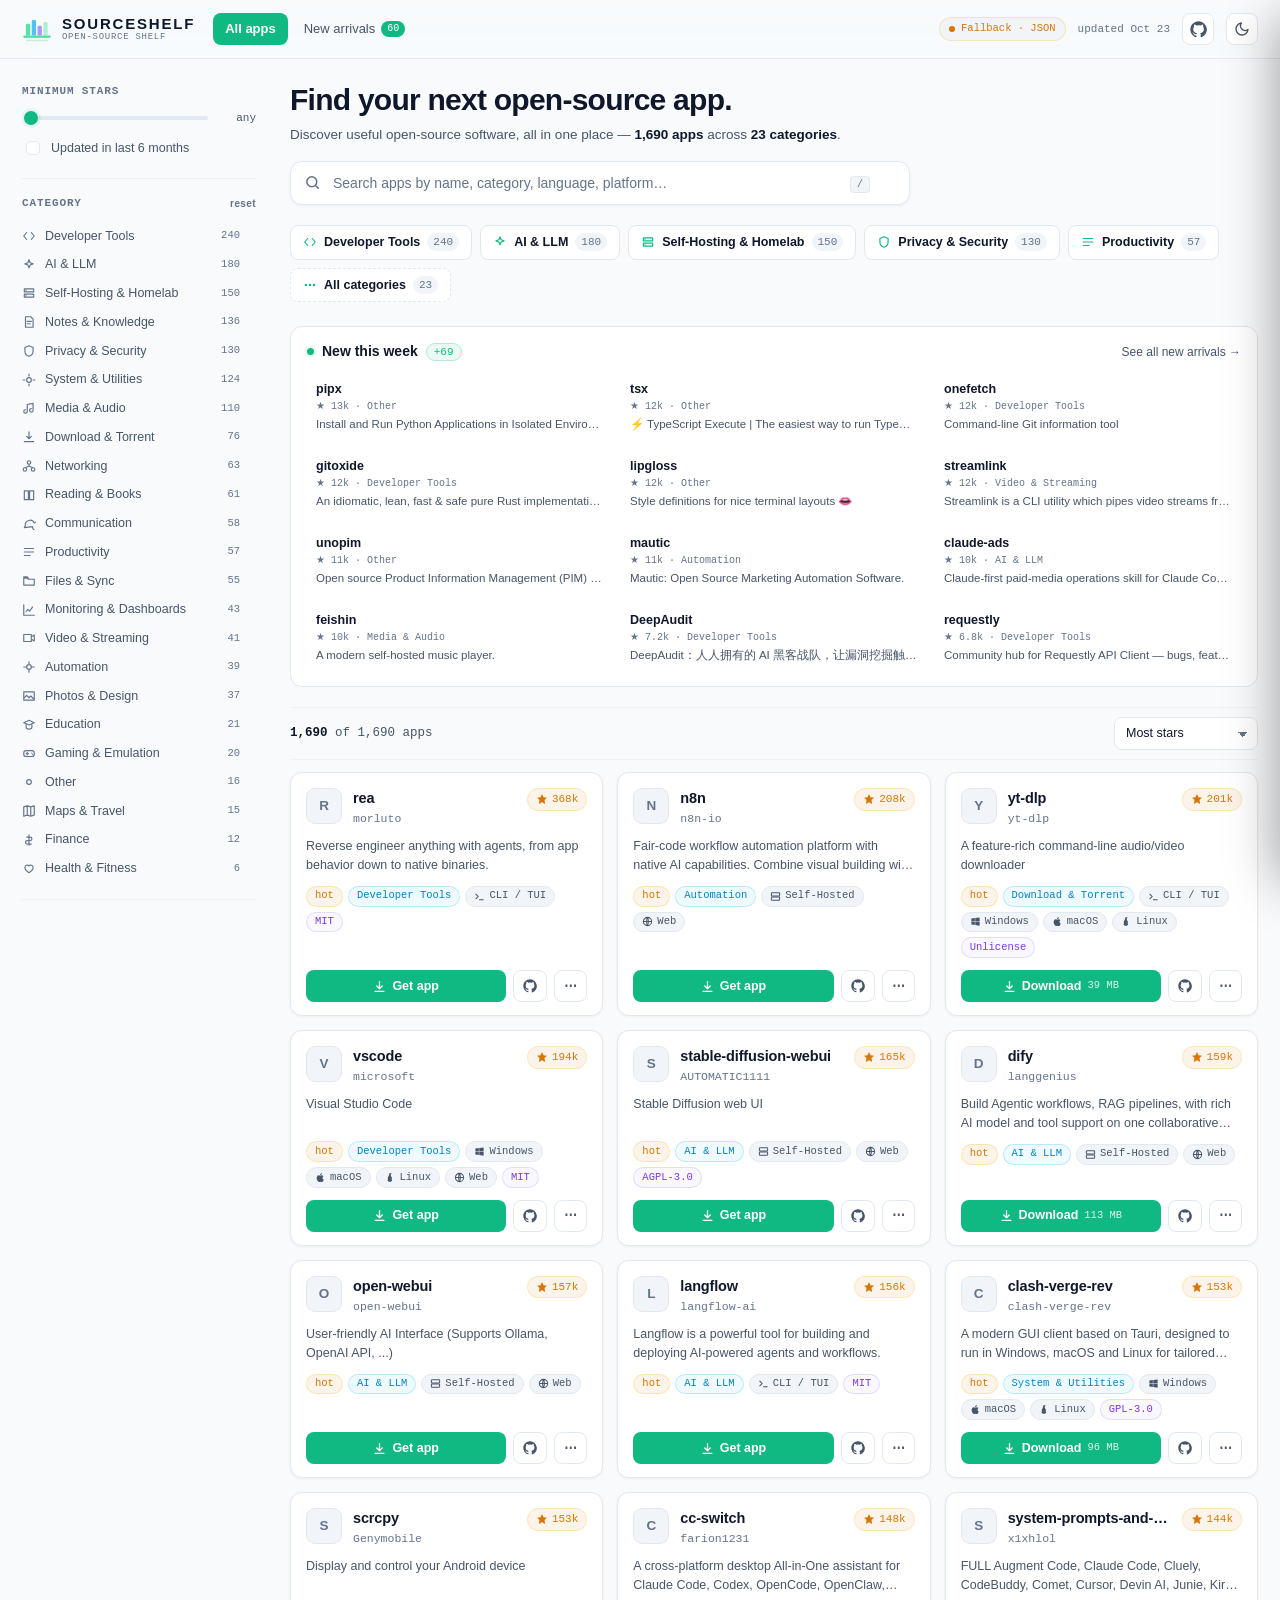
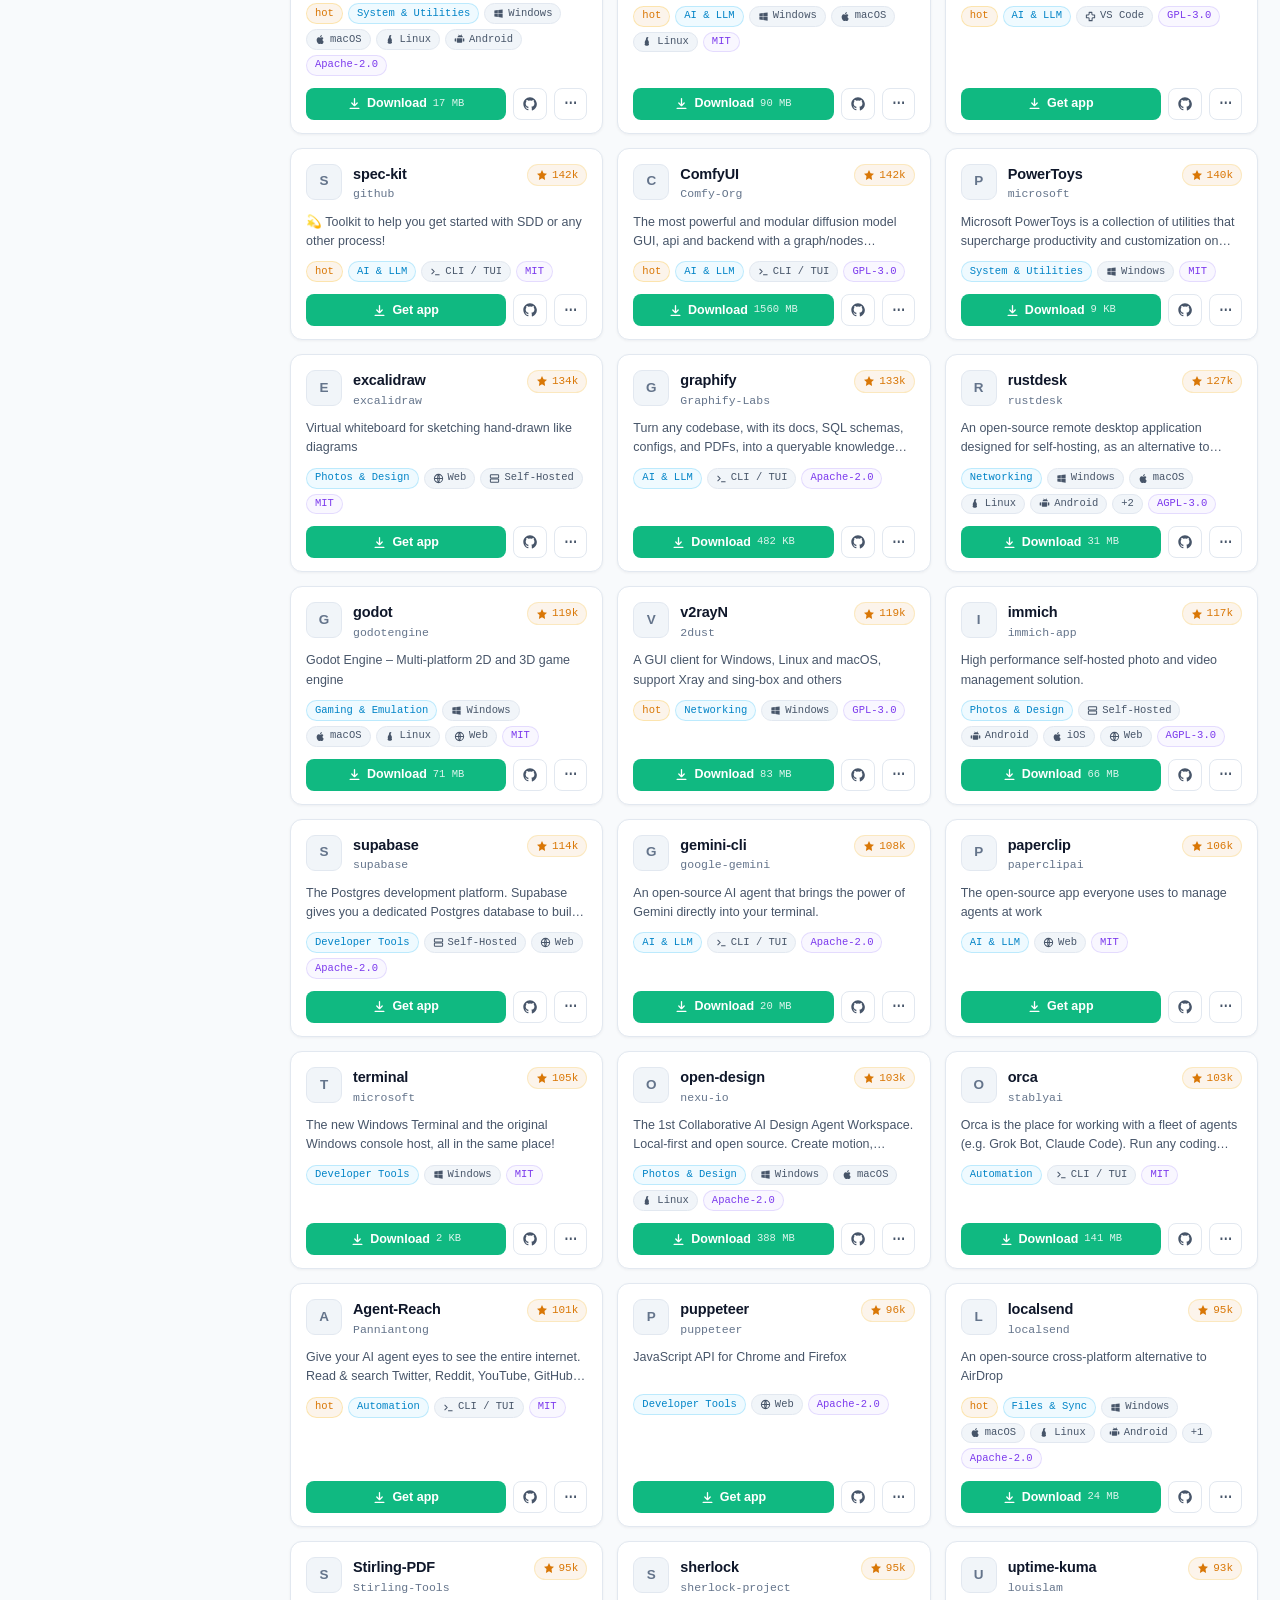
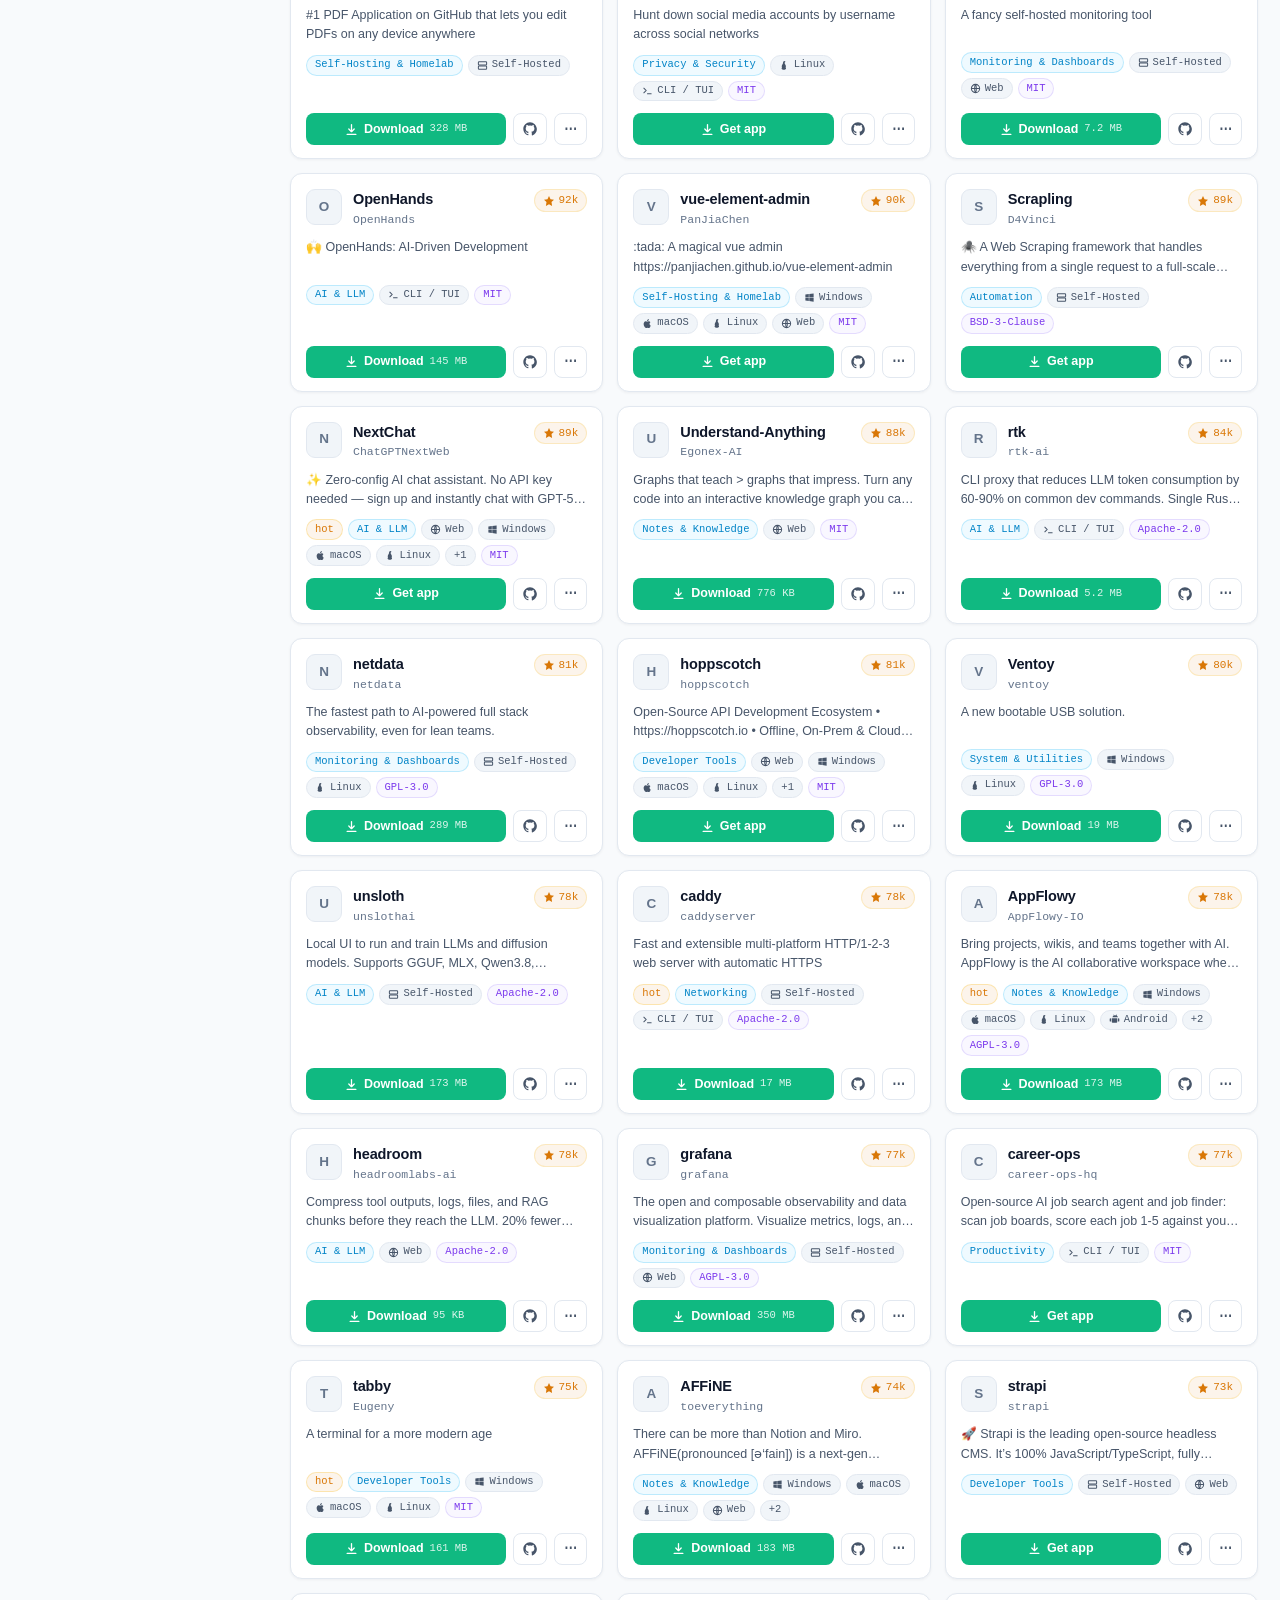
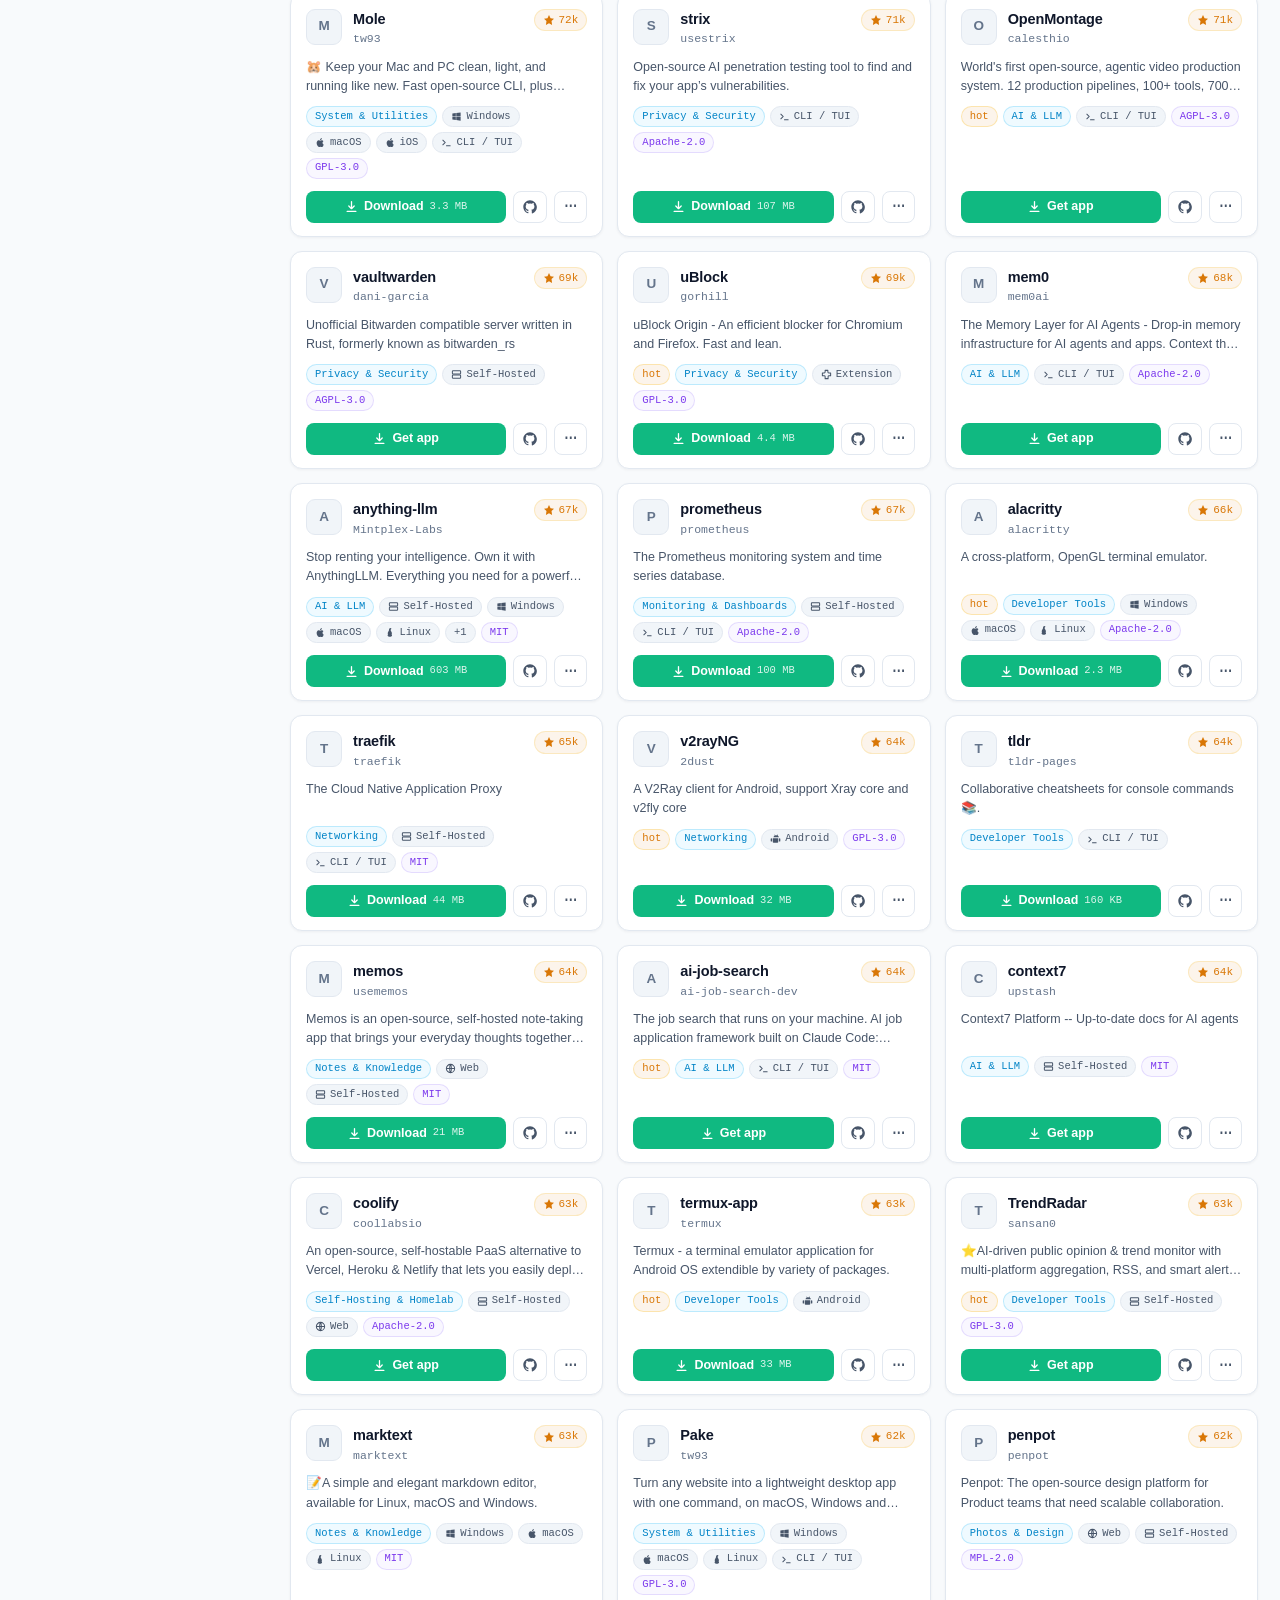
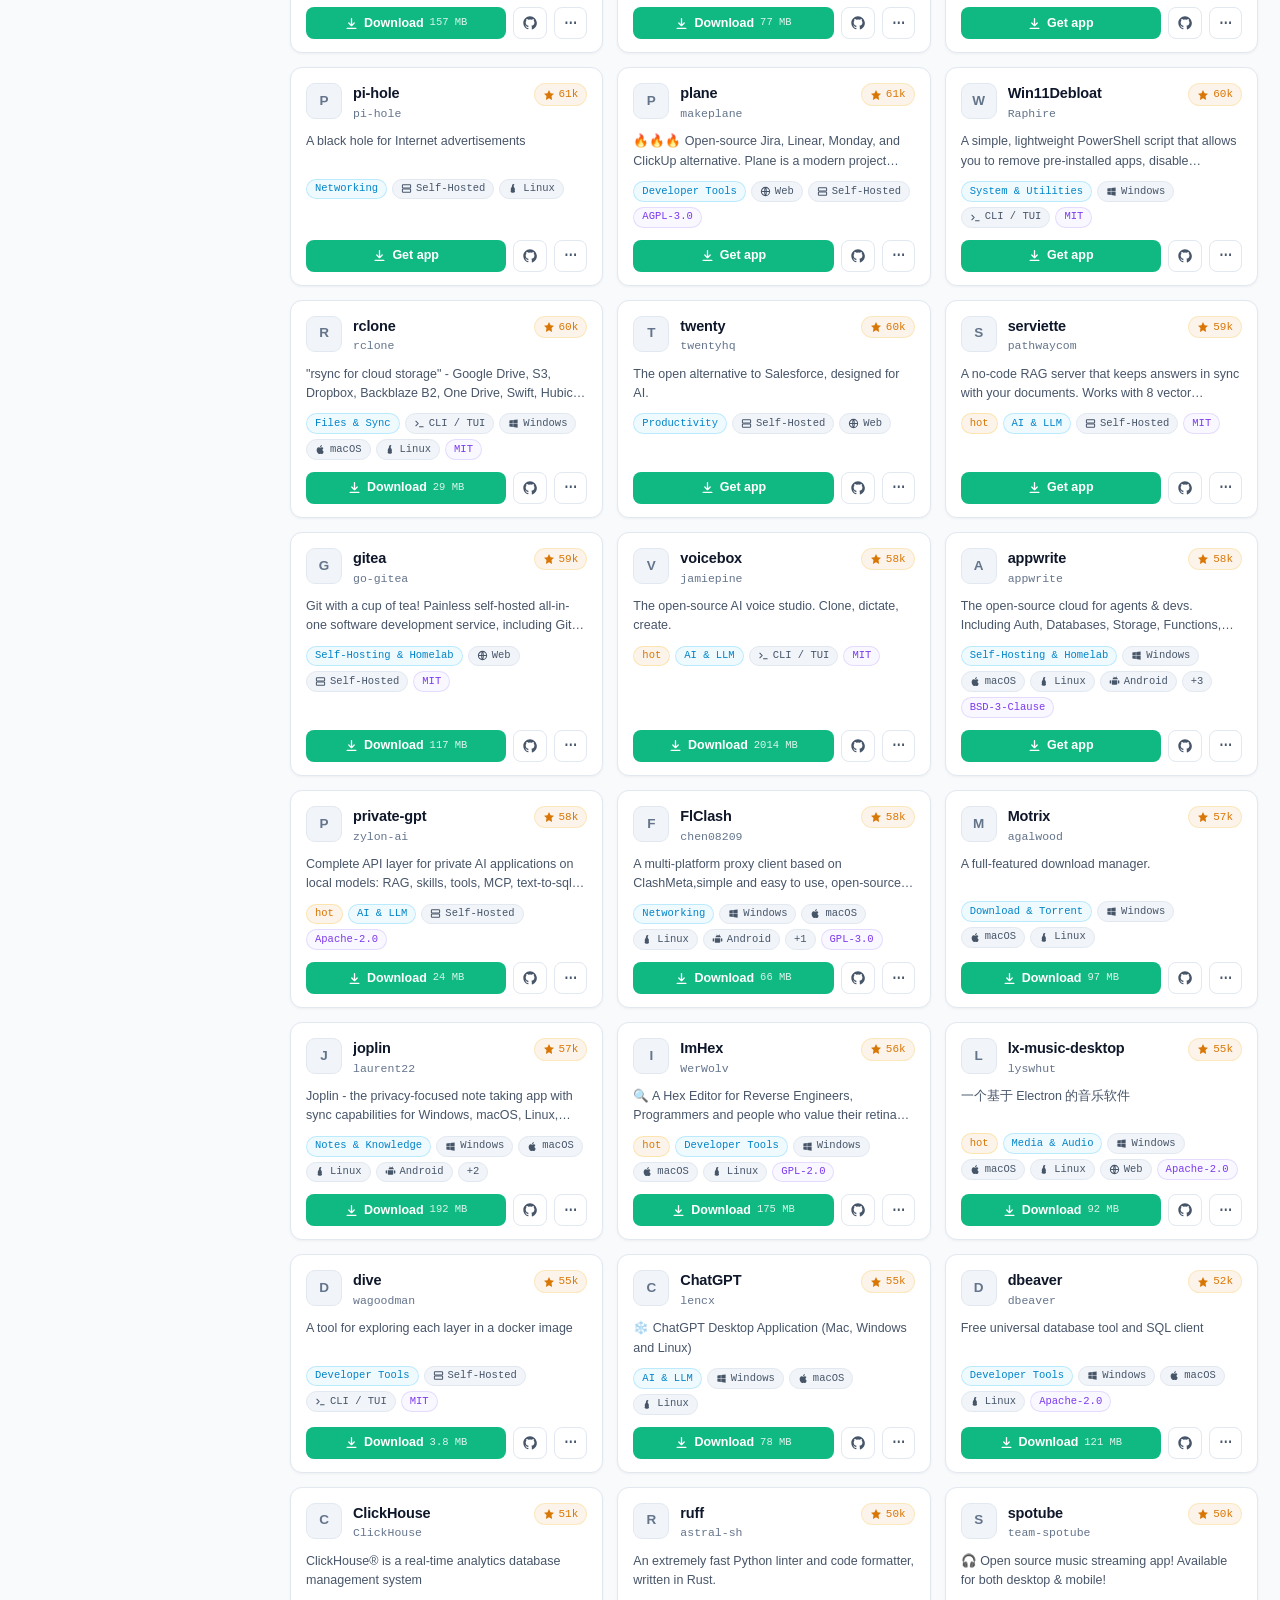
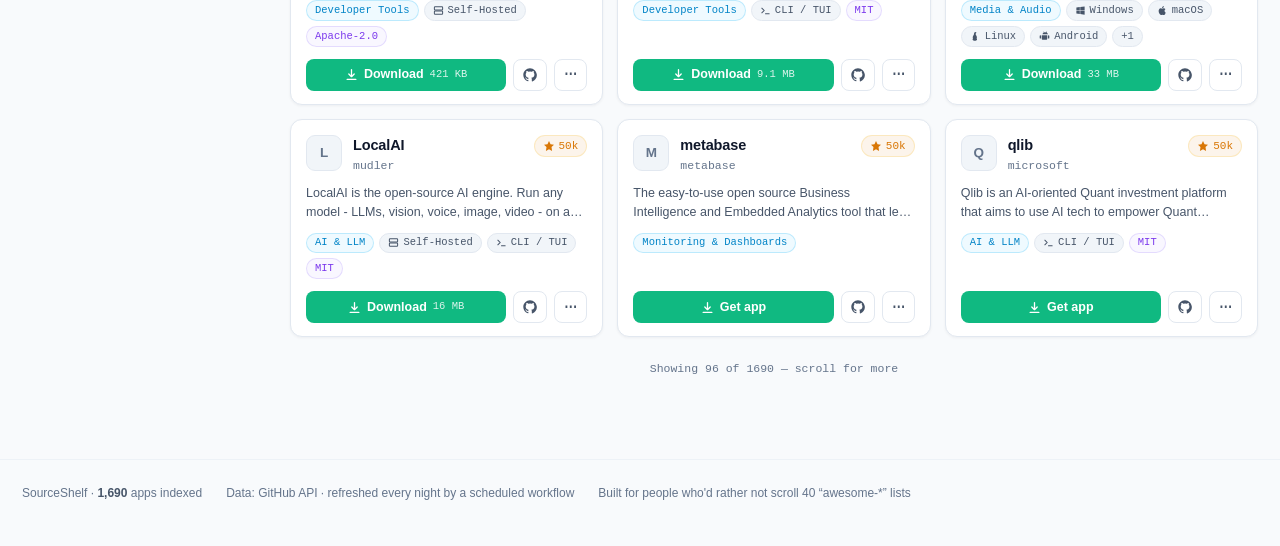
==== commit d3041cf7: "feat(security): comprehensive security audit and hardening" ====
--- a/index.html
+++ b/index.html
@@ -5,6 +5,7 @@
 <meta name="viewport" content="width=device-width, initial-scale=1">
 <title>SourceShelf — every open-source app on one shelf</title>
 <meta name="description" content="SourceShelf — a fast, filterable shelf of popular open-source desktop, mobile, web and self-hosted apps. Crawled from GitHub every night, with direct download links.">
+<meta http-equiv="Content-Security-Policy" content="default-src 'self'; script-src 'self' 'unsafe-inline'; style-src 'self' 'unsafe-inline'; img-src 'self' https://github.com https://avatars.githubusercontent.com data:; connect-src 'self' https://*.supabase.co https://api.github.com; base-uri 'none'; form-action 'none';">
 <script>
   (function() {
     try {
--- a/assets/app.css
+++ b/assets/app.css
@@ -809,6 +809,16 @@
 .asset .as { color: var(--dim); font-size: 10.5px; font-family: var(--mono); flex-shrink: 0; }
 
 .note { font-size: 12px; color: var(--dim); line-height: 1.7; }
+.dl-trust-note {
+  font-size: 11px;
+  line-height: 1.5;
+  color: var(--muted);
+  margin-bottom: 10px;
+  padding: 7px 10px;
+  background: var(--panel-2);
+  border: 1px solid var(--line);
+  border-radius: var(--radius-sm);
+}
 
 .btn.wide { display: flex; width: 100%; justify-content: flex-start; gap: 8px; margin-top: 6px; }
 
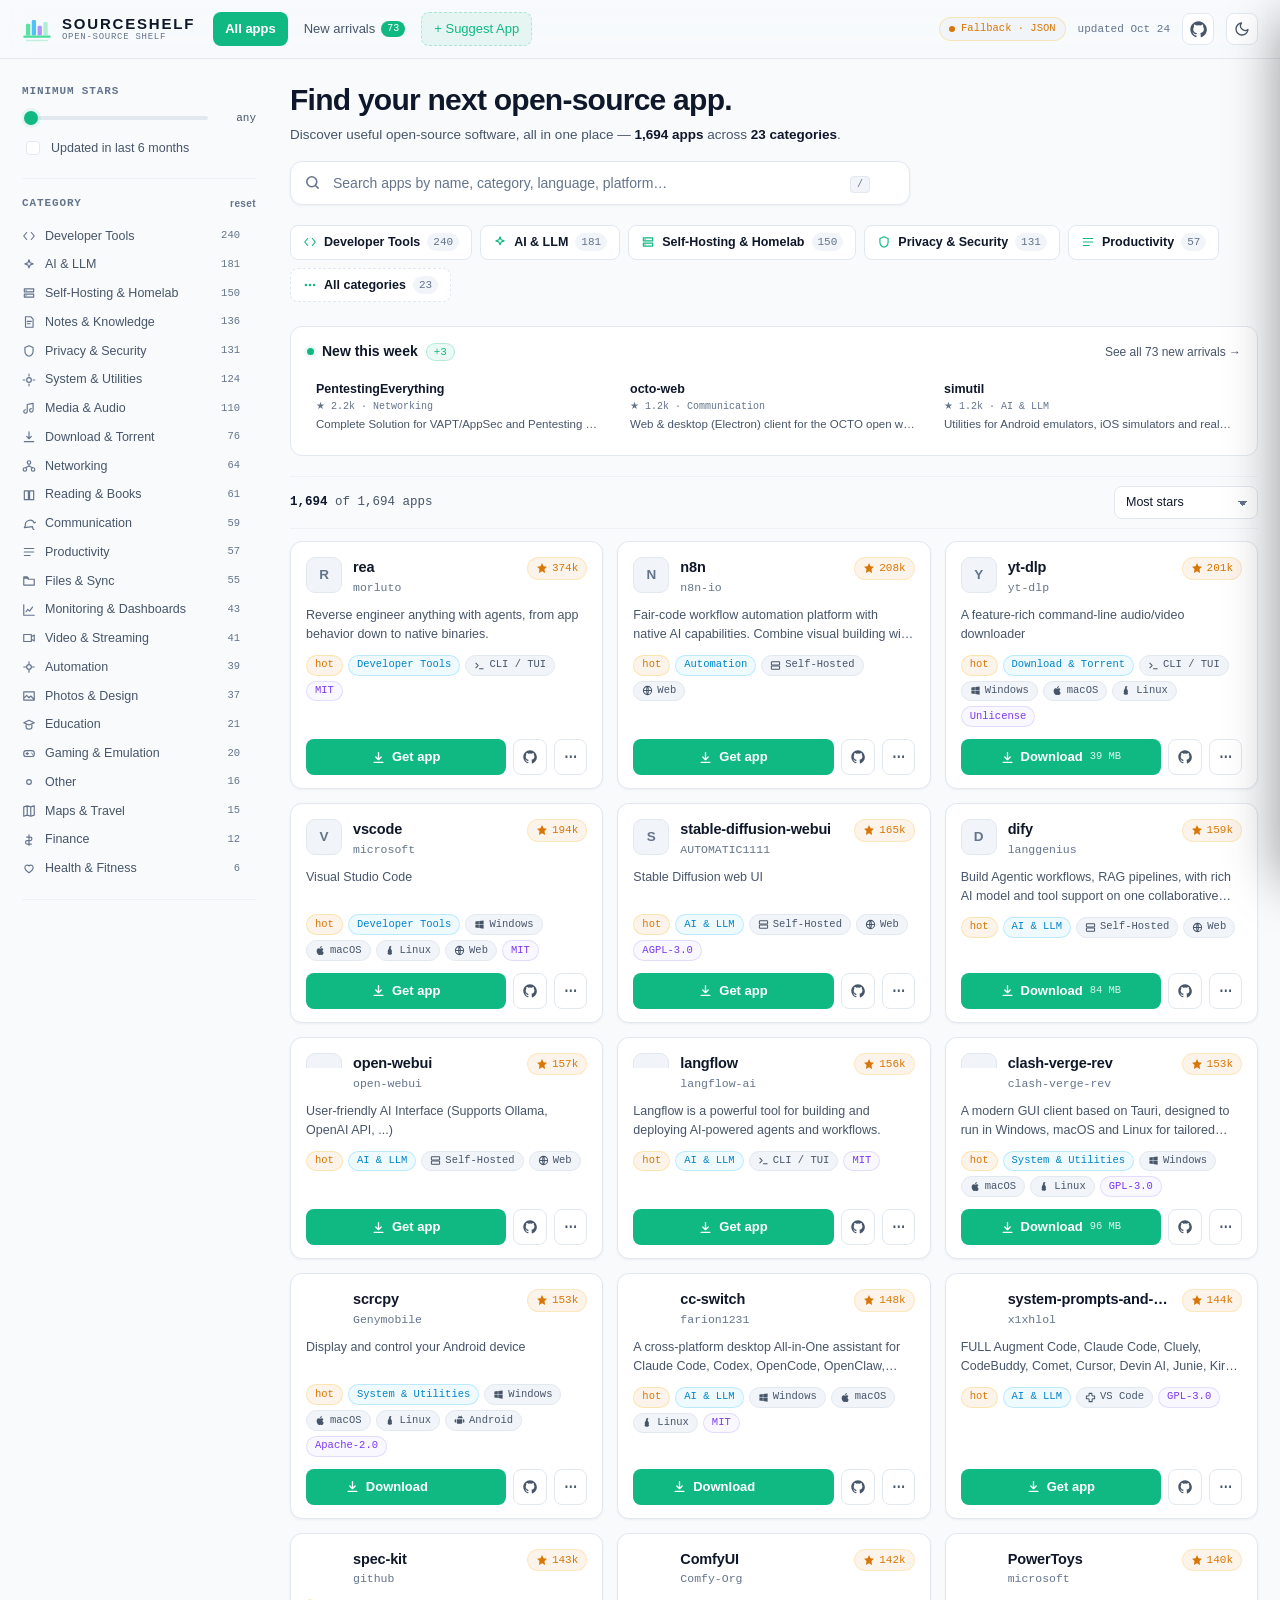
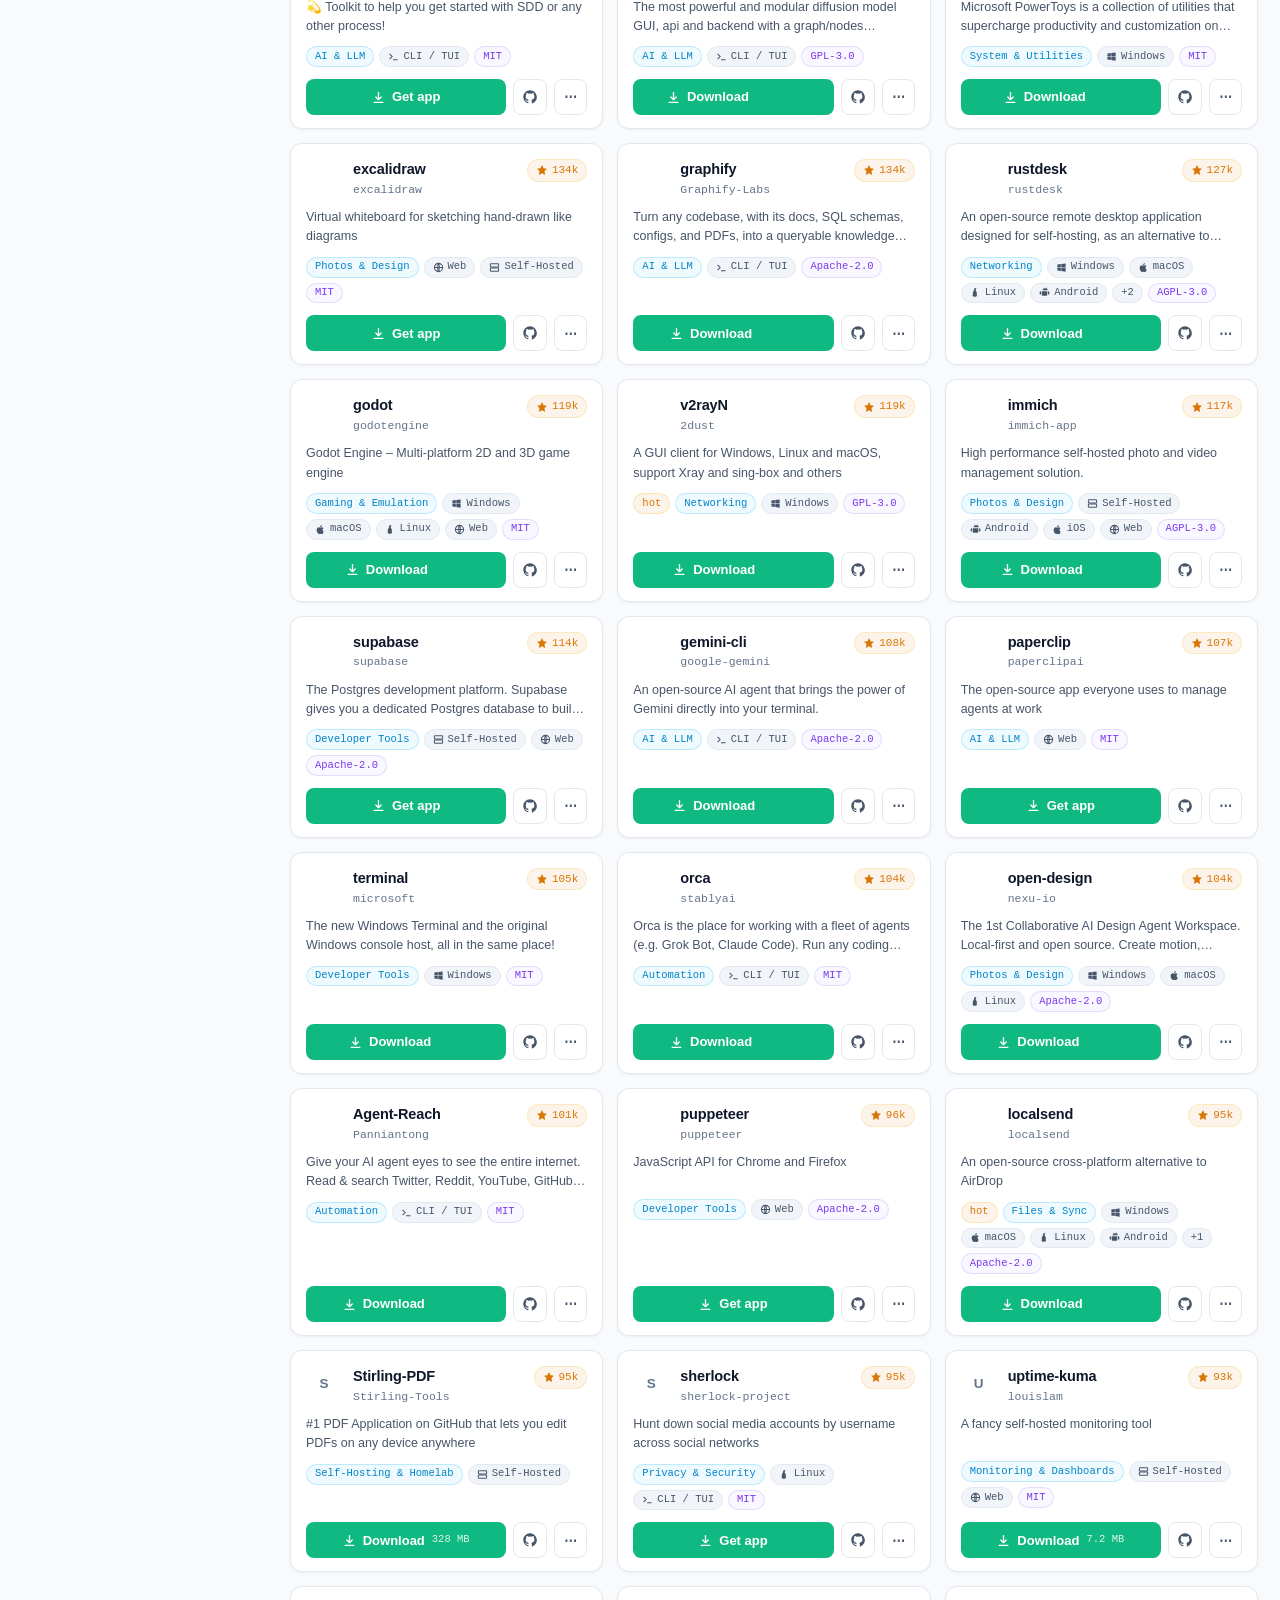
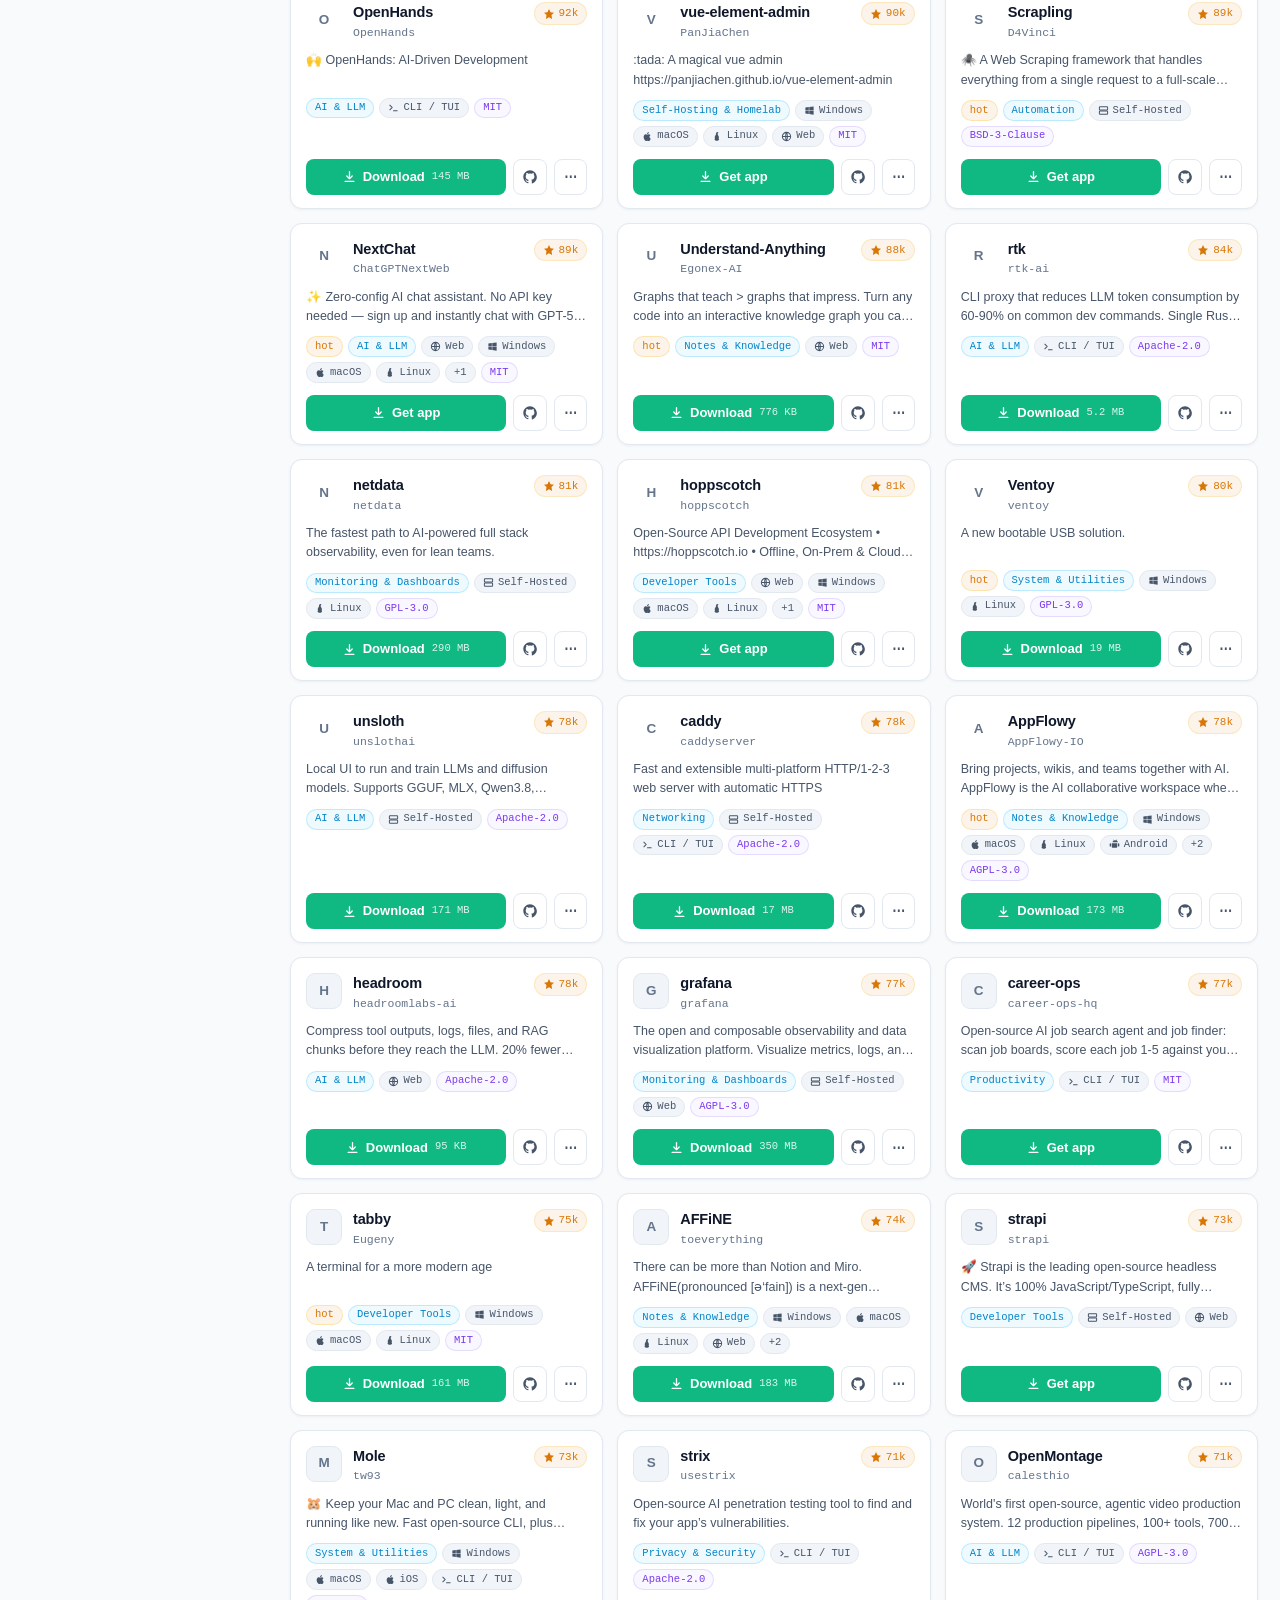
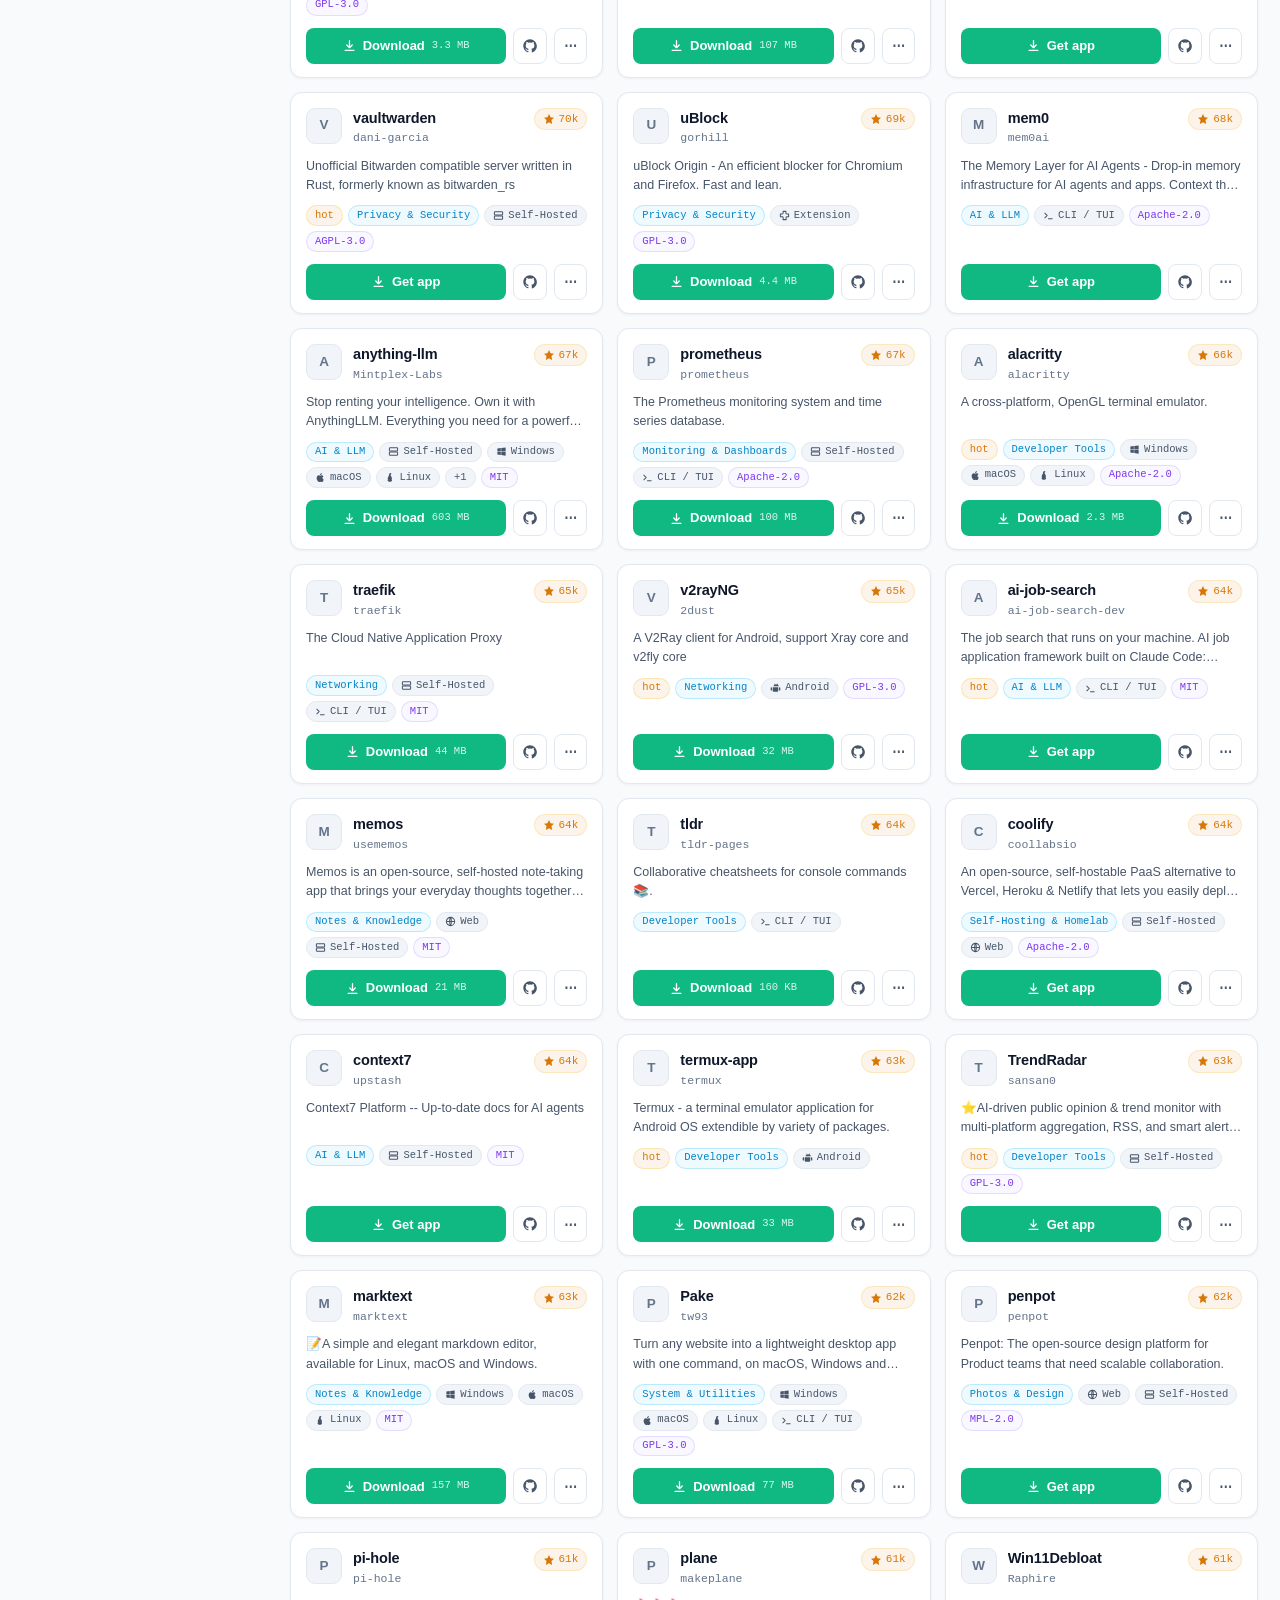
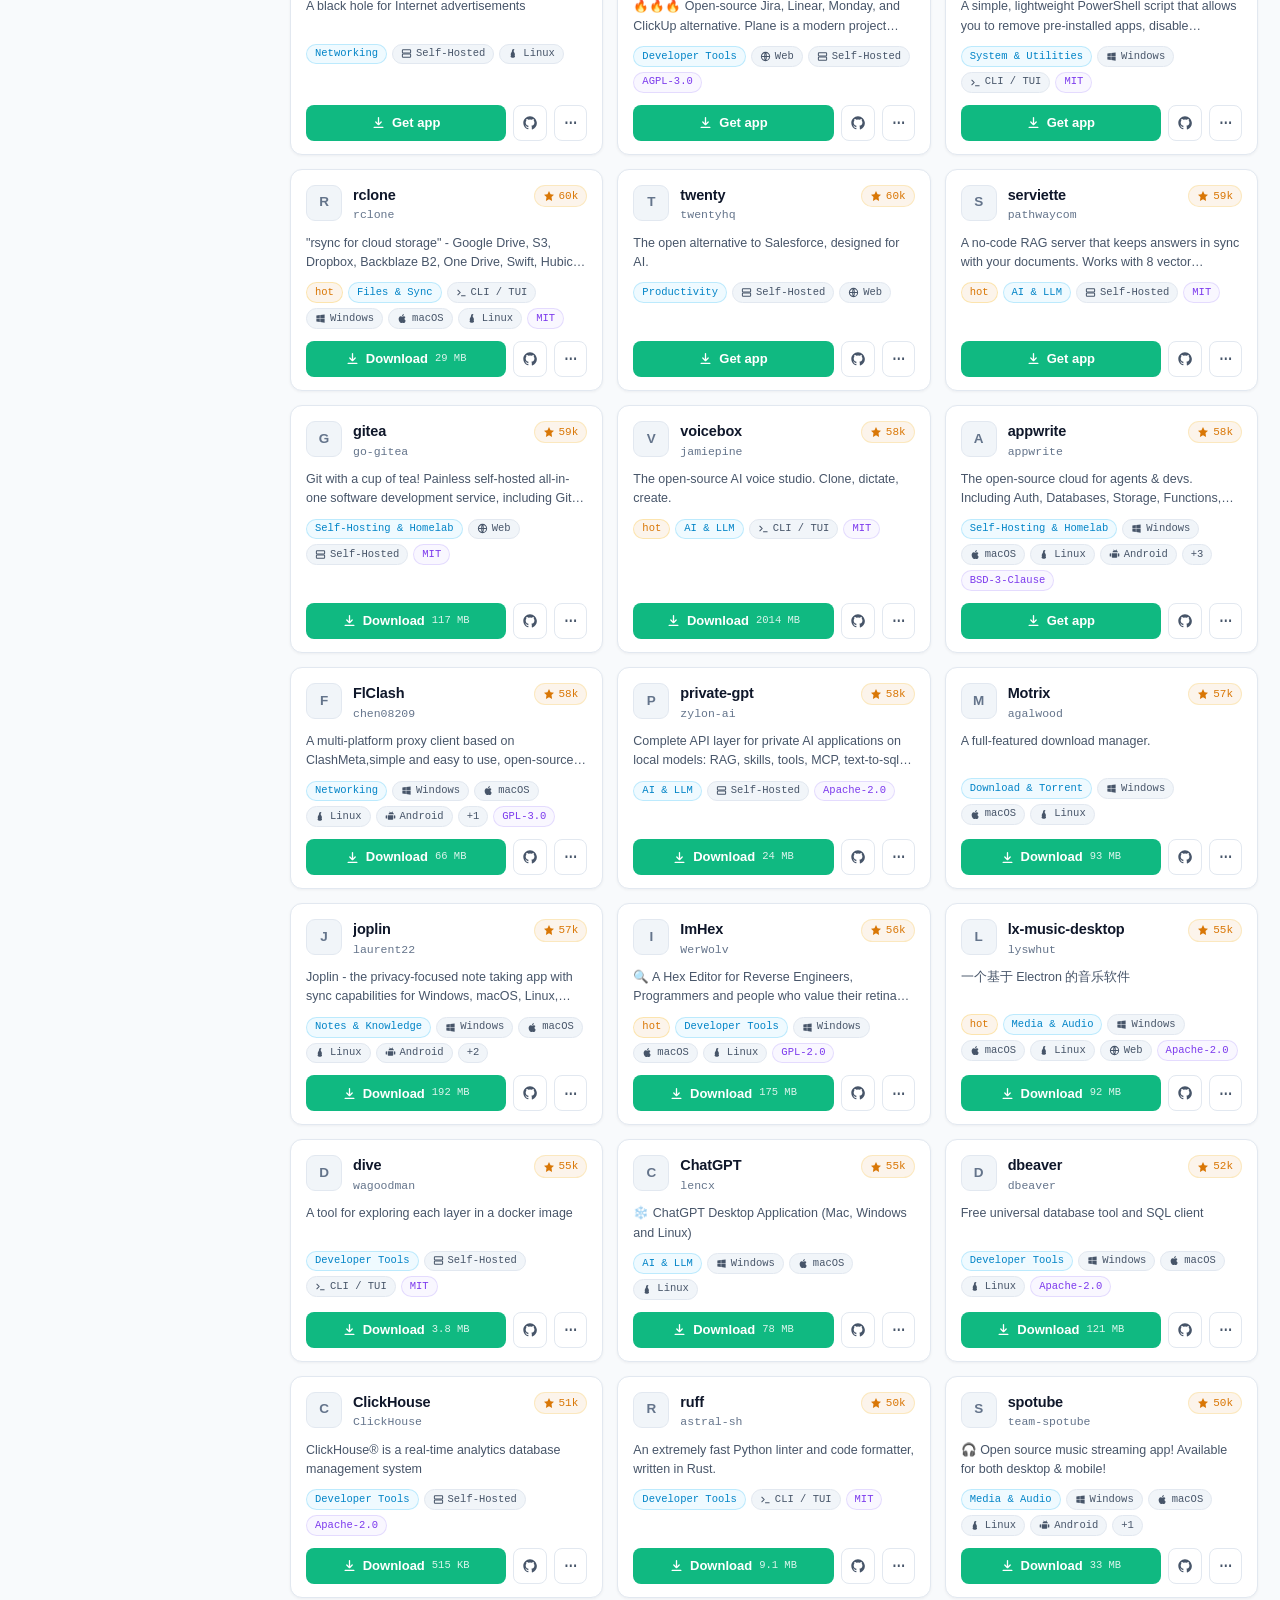
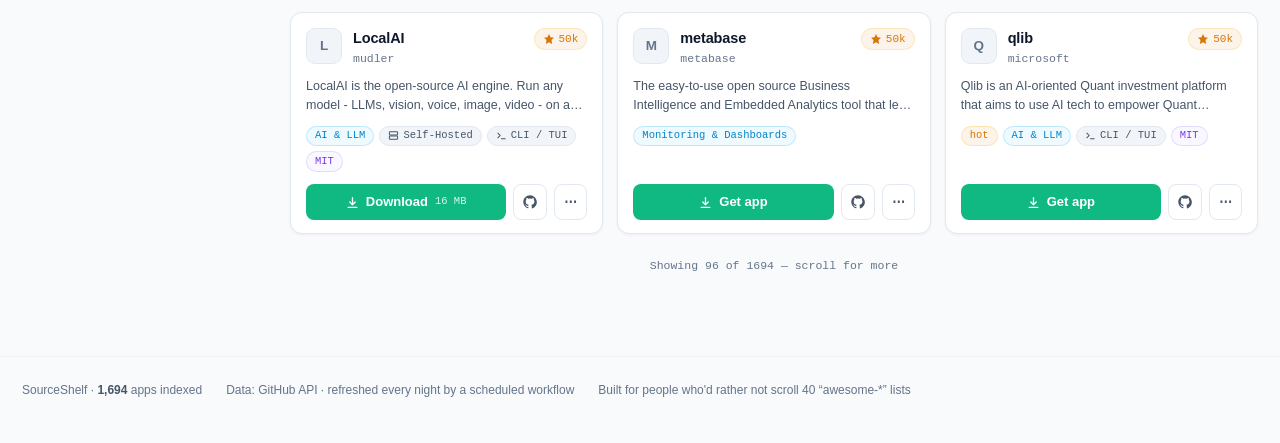
==== commit 71253d87: "commit" ====
--- a/index.html
+++ b/index.html
@@ -40,6 +40,7 @@
     <nav class="top-nav">
       <button class="navbtn" id="nav-all" data-view="all">All apps</button>
       <button class="navbtn" id="nav-new" data-view="new">New arrivals<span class="navbadge" id="nav-badge" hidden>0</span></button>
+      <button class="navbtn navbtn-suggest" id="nav-suggest" type="button" title="Suggest an open-source app to add">+ Suggest App</button>
     </nav>
 
     <div class="top-meta">
@@ -192,6 +193,76 @@
 </div>
 <div class="scrim" id="scrim-side" style="z-index:94"></div>
 
+<!-- suggest modal -->
+<div class="scrim" id="scrim-suggest" style="z-index:98"></div>
+<div class="modal" id="modal-suggest" role="dialog" aria-modal="true" aria-labelledby="modal-suggest-title" hidden>
+  <div class="modal-card">
+    <div class="modal-h">
+      <div>
+        <h2 id="modal-suggest-title" class="modal-title">Suggest an open-source app</h2>
+        <p class="modal-sub">Paste any GitHub repo to preview and submit it for indexing.</p>
+      </div>
+      <button class="modal-close" id="modal-suggest-close" aria-label="Close dialog">×</button>
+    </div>
+    <div class="modal-b">
+      <div class="field">
+        <label for="suggest-repo">GitHub Repository</label>
+        <div class="input-wrap">
+          <input type="text" id="suggest-repo" placeholder="e.g. zed-industries/zed or https://github.com/..." autocomplete="off" spellcheck="false">
+          <span class="input-spinner" id="suggest-spinner" hidden></span>
+        </div>
+        <span class="field-hint" id="suggest-hint">Enter owner/repo or full GitHub URL</span>
+      </div>
+
+      <div class="field">
+        <label for="suggest-cat">Primary Category</label>
+        <select id="suggest-cat" class="select select-full">
+          <option value="AI & LLM">AI & LLM</option>
+          <option value="Developer Tools">Developer Tools</option>
+          <option value="Privacy & Security">Privacy & Security</option>
+          <option value="Notes & Knowledge">Notes & Knowledge</option>
+          <option value="Productivity">Productivity</option>
+          <option value="Media & Audio">Media & Audio</option>
+          <option value="Video & Streaming">Video & Streaming</option>
+          <option value="Photos & Design">Photos & Design</option>
+          <option value="Files & Sync">Files & Sync</option>
+          <option value="Communication">Communication</option>
+          <option value="Self-Hosting & Homelab">Self-Hosting & Homelab</option>
+          <option value="Automation">Automation</option>
+          <option value="Networking">Networking</option>
+          <option value="System & Utilities">System & Utilities</option>
+          <option value="Reading & Books">Reading & Books</option>
+          <option value="Health & Fitness">Health & Fitness</option>
+          <option value="Finance">Finance</option>
+          <option value="Education">Education</option>
+          <option value="Gaming & Emulation">Gaming & Emulation</option>
+          <option value="Download & Torrent">Download & Torrent</option>
+          <option value="Maps & Travel">Maps & Travel</option>
+          <option value="Monitoring & Dashboards">Monitoring & Dashboards</option>
+          <option value="Other">Other</option>
+        </select>
+      </div>
+
+      <div class="field">
+        <label for="suggest-note">Why should it be added? (optional)</label>
+        <input type="text" id="suggest-note" placeholder="Lightweight, fast, great alternative to..." autocomplete="off">
+      </div>
+
+      <div class="suggest-preview-wrap" id="suggest-preview-wrap" hidden>
+        <span class="preview-label">Live Preview:</span>
+        <div id="suggest-preview"></div>
+      </div>
+    </div>
+    <div class="modal-f">
+      <button class="btn btn-ghost" id="modal-suggest-cancel" type="button">Cancel</button>
+      <button class="btn btn-primary" id="modal-suggest-submit" type="button" disabled>
+        <svg width="15" height="15" viewBox="0 0 24 24" fill="currentColor"><path d="M12 .5C5.7.5.5 5.7.5 12c0 5.1 3.3 9.4 7.9 10.9.6.1.8-.2.8-.6v-2c-3.2.7-3.9-1.5-3.9-1.5-.5-1.3-1.3-1.7-1.3-1.7-1-.7.1-.7.1-.7 1.1.1 1.7 1.2 1.7 1.2 1 1.7 2.7 1.2 3.4.9.1-.7.4-1.2.7-1.5-2.6-.3-5.3-1.3-5.3-5.7 0-1.3.5-2.3 1.2-3.1-.1-.3-.5-1.5.1-3.1 0 0 1-.3 3.3 1.2a11.5 11.5 0 016 0C17.3 4.7 18.3 5 18.3 5c.6 1.6.2 2.8.1 3.1.8.8 1.2 1.8 1.2 3.1 0 4.4-2.7 5.4-5.3 5.7.4.4.8 1.1.8 2.2v3.3c0 .4.2.7.8.6 4.6-1.5 7.9-5.8 7.9-10.9C23.5 5.7 18.3.5 12 .5z"/></svg>
+        Submit on GitHub
+      </button>
+    </div>
+  </div>
+</div>
+
 <script src="data/config.js"></script>
 <script src="data/apps.js"></script>
 <script src="assets/app.js"></script>
--- a/assets/app.css
+++ b/assets/app.css
@@ -174,6 +174,17 @@
 .navbtn:hover { color: var(--text); background: var(--panel-2); }
 .navbtn:active { transform: scale(0.97); }
 .navbtn.on { color: var(--accent-text); background: var(--accent); font-weight: 600; }
+.navbtn-suggest {
+  color: var(--accent);
+  background: var(--accent-surface);
+  border: 1px dashed var(--accent-border);
+  font-weight: 500;
+}
+.navbtn-suggest:hover {
+  background: var(--accent);
+  color: var(--accent-text);
+  border-style: solid;
+}
 .navbadge {
   font-family: var(--mono); font-size: 10px;
   border-radius: var(--radius-pill); padding: 0 6px; line-height: 16px;
@@ -853,6 +864,192 @@
   font-size: 12px; color: var(--dim);
 }
 .foot b { color: var(--muted); }
+
+/* ============================================================ modal dialog */
+
+.modal {
+  position: fixed; inset: 0; z-index: 99;
+  display: flex; align-items: center; justify-content: center;
+  padding: 16px;
+  pointer-events: none; opacity: 0;
+  transition: opacity var(--dur-base) var(--ease-out);
+}
+.modal.on {
+  pointer-events: auto; opacity: 1;
+}
+.modal-card {
+  width: 100%; max-width: 520px;
+  background: var(--panel);
+  border: 1px solid var(--line);
+  border-radius: var(--radius);
+  box-shadow: 0 20px 50px -10px rgba(0, 0, 0, 0.5), 0 0 0 1px var(--line-soft);
+  display: flex; flex-direction: column;
+  overflow: hidden;
+  transform: scale(0.96) translateY(8px);
+  transition: transform var(--dur-base) var(--ease-drawer);
+}
+.modal.on .modal-card {
+  transform: none;
+}
+.modal-h {
+  padding: 18px 20px 14px;
+  border-bottom: 1px solid var(--line);
+  display: flex; align-items: flex-start; justify-content: space-between; gap: 12px;
+}
+.modal-title {
+  margin: 0; font-size: 16px; font-weight: 700; color: var(--text);
+}
+.modal-sub {
+  margin: 4px 0 0; font-size: 12.5px; color: var(--muted);
+}
+.modal-close {
+  width: 28px; height: 28px; flex-shrink: 0;
+  display: grid; place-items: center;
+  border-radius: 7px; color: var(--muted);
+  border: 1px solid var(--line); font-size: 18px; line-height: 1;
+  transition: color var(--dur-fast), background var(--dur-fast);
+}
+.modal-close:hover {
+  color: var(--text); background: var(--panel-2);
+}
+.modal-b {
+  padding: 18px 20px;
+  display: flex; flex-direction: column; gap: 14px;
+  max-height: 70vh; overflow-y: auto;
+}
+.field {
+  display: flex; flex-direction: column; gap: 6px;
+}
+.field label {
+  font-size: 11px; font-weight: 600; color: var(--muted); text-transform: uppercase; letter-spacing: 0.05em;
+}
+.input-wrap {
+  position: relative; display: flex; align-items: center;
+}
+.input-wrap input {
+  width: 100%; height: 38px;
+  background: var(--panel-2);
+  border: 1px solid var(--line);
+  border-radius: var(--radius-sm);
+  padding: 0 12px;
+  color: var(--text); font-size: 13.5px;
+  transition: border-color var(--dur-fast), box-shadow var(--dur-fast);
+}
+.input-wrap input:focus {
+  outline: none;
+  border-color: var(--accent);
+  box-shadow: 0 0 0 2px var(--accent-surface);
+}
+.input-spinner {
+  position: absolute; right: 12px;
+  width: 16px; height: 16px;
+  border: 2px solid var(--line);
+  border-top-color: var(--accent);
+  border-radius: 50%;
+  animation: modal-spin 0.7s linear infinite;
+}
+@keyframes modal-spin {
+  to { transform: rotate(360deg); }
+}
+.field-hint {
+  font-size: 11.5px; color: var(--dim);
+}
+.field-hint.error {
+  color: var(--danger);
+}
+.field-hint.success {
+  color: var(--accent);
+}
+.select-full {
+  width: 100%; height: 38px;
+  background: var(--panel-2);
+  border: 1px solid var(--line);
+  border-radius: var(--radius-sm);
+  padding: 0 12px;
+  color: var(--text); font-size: 13.5px;
+}
+.field input[type="text"] {
+  height: 38px;
+  background: var(--panel-2);
+  border: 1px solid var(--line);
+  border-radius: var(--radius-sm);
+  padding: 0 12px;
+  color: var(--text); font-size: 13.5px;
+  transition: border-color var(--dur-fast), box-shadow var(--dur-fast);
+}
+.field input[type="text"]:focus {
+  outline: none;
+  border-color: var(--accent);
+  box-shadow: 0 0 0 2px var(--accent-surface);
+}
+.suggest-preview-wrap {
+  margin-top: 4px;
+  display: flex; flex-direction: column; gap: 8px;
+}
+.preview-label {
+  font-size: 11px; font-weight: 600; text-transform: uppercase;
+  color: var(--dim); letter-spacing: 0.05em;
+}
+.preview-card {
+  display: flex; gap: 12px; align-items: flex-start;
+  padding: 12px 14px;
+  background: var(--panel-2);
+  border: 1px solid var(--accent-border);
+  border-radius: var(--radius-sm);
+}
+.preview-avatar {
+  width: 36px; height: 36px; border-radius: 8px;
+  background: var(--bg-soft); border: 1px solid var(--line);
+  object-fit: cover; flex-shrink: 0;
+}
+.preview-info {
+  display: flex; flex-direction: column; min-width: 0; flex: 1;
+}
+.preview-title-row {
+  display: flex; align-items: center; justify-content: space-between; gap: 8px;
+}
+.preview-name {
+  font-size: 13.5px; font-weight: 700; color: var(--text);
+  white-space: nowrap; overflow: hidden; text-overflow: ellipsis;
+}
+.preview-stars {
+  font-size: 12px; color: var(--warn); font-family: var(--mono);
+  display: inline-flex; align-items: center; gap: 3px; flex-shrink: 0;
+}
+.preview-desc {
+  margin: 4px 0 0; font-size: 12px; color: var(--muted);
+  display: -webkit-box; -webkit-line-clamp: 2; -webkit-box-orient: vertical; overflow: hidden;
+}
+.preview-meta {
+  margin-top: 6px; font-size: 11px; color: var(--dim); display: flex; gap: 12px;
+}
+.modal-f {
+  padding: 14px 20px;
+  border-top: 1px solid var(--line);
+  display: flex; align-items: center; justify-content: flex-end; gap: 10px;
+  background: var(--bg-soft);
+}
+.btn {
+  height: 36px; padding: 0 16px; border-radius: var(--radius-sm);
+  font-size: 13px; font-weight: 600;
+  display: inline-flex; align-items: center; justify-content: center; gap: 7px;
+  transition: all var(--dur-fast) var(--ease-out);
+}
+.btn-ghost {
+  color: var(--muted); border: 1px solid var(--line); background: var(--panel);
+}
+.btn-ghost:hover {
+  color: var(--text); background: var(--panel-2);
+}
+.btn-primary {
+  color: var(--accent-text); background: var(--accent); border: 1px solid transparent;
+}
+.btn-primary:hover:not(:disabled) {
+  background: var(--accent-hover);
+}
+.btn:disabled {
+  opacity: 0.45; cursor: not-allowed;
+}
 
 /* ============================================================ responsive */
 
